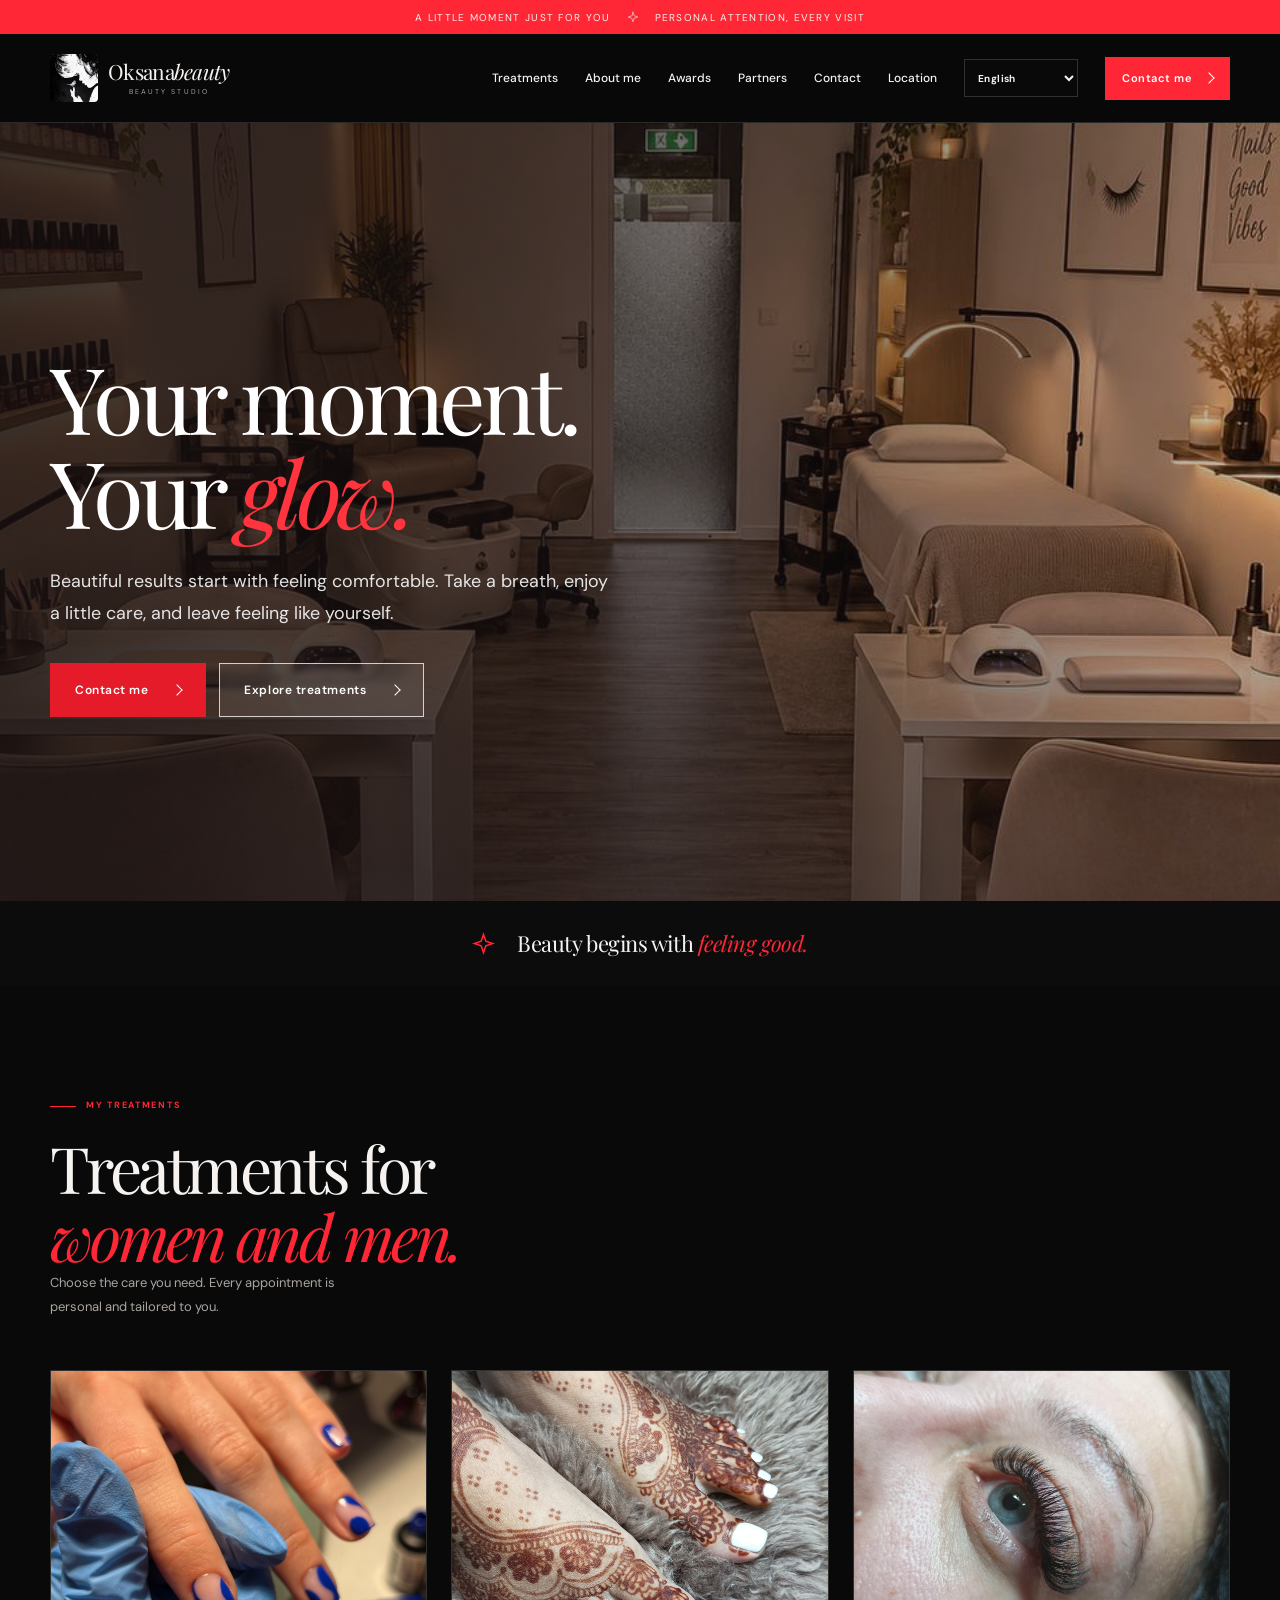
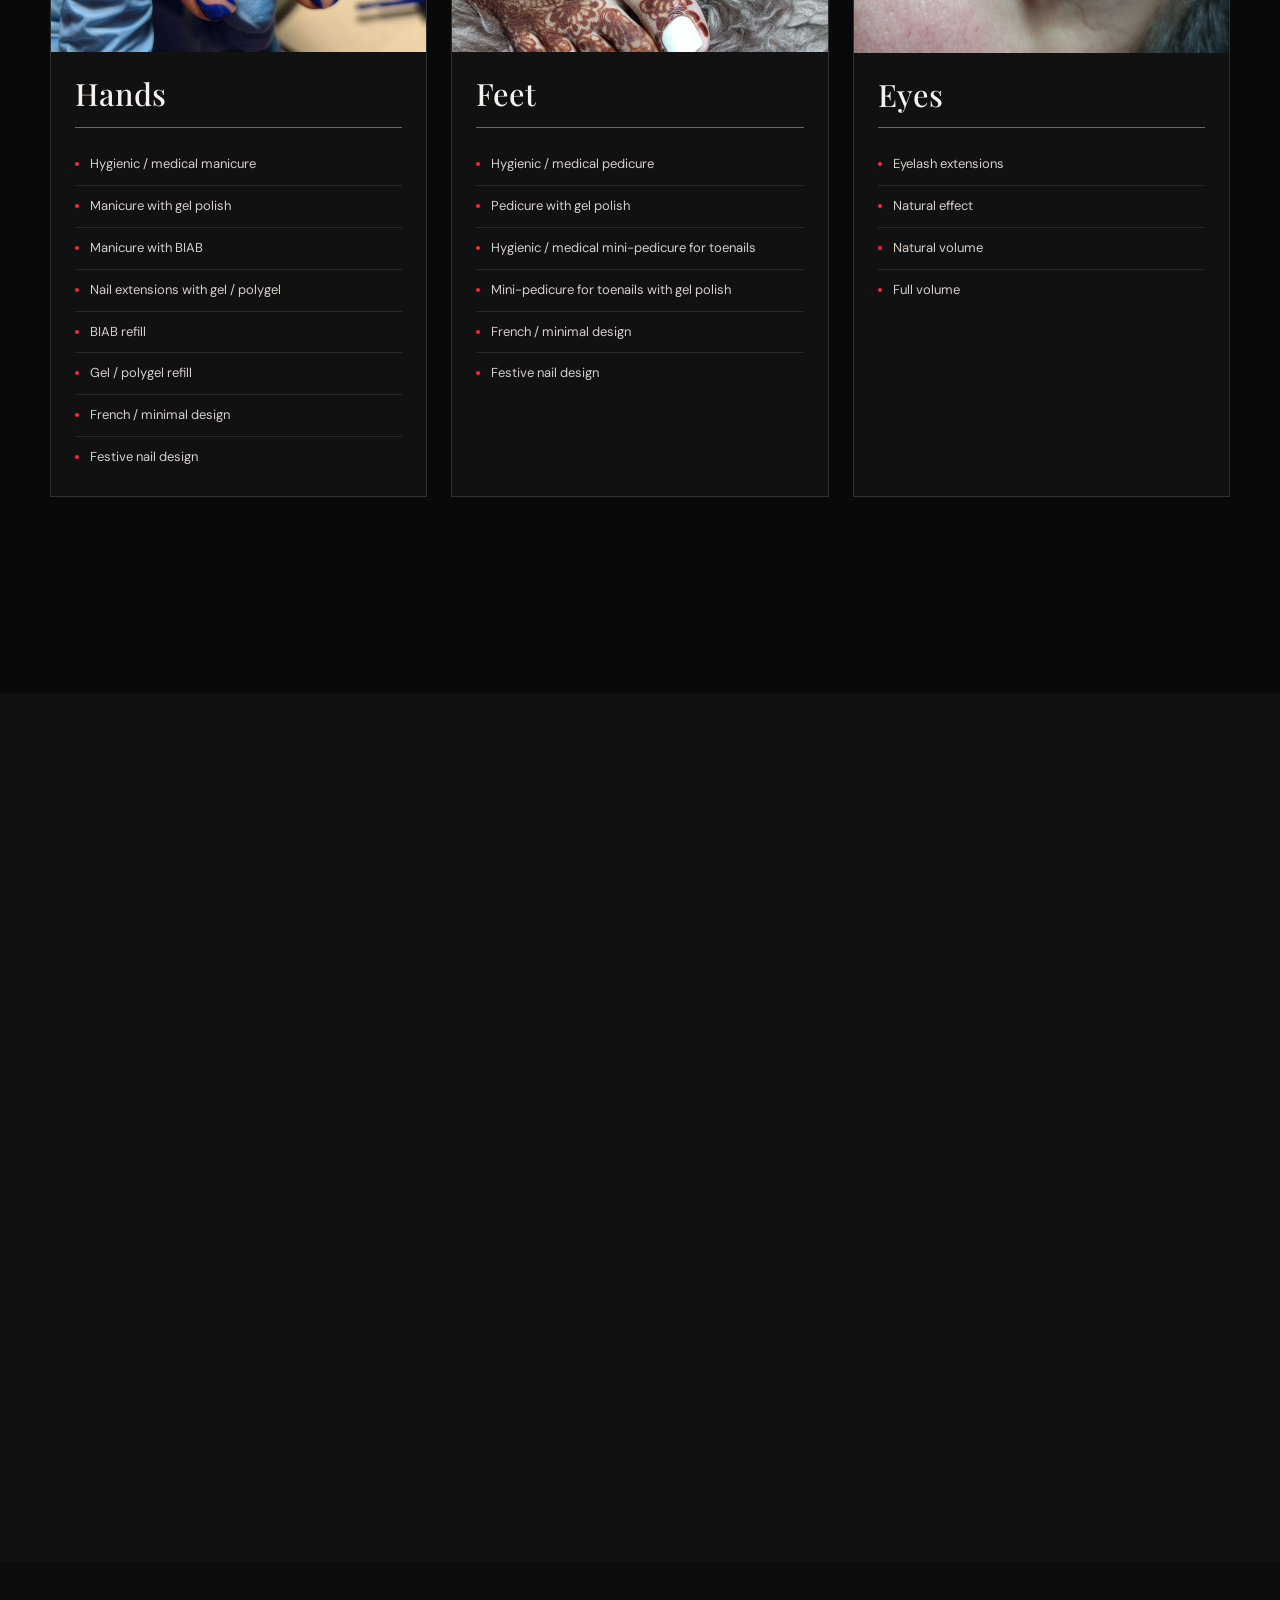
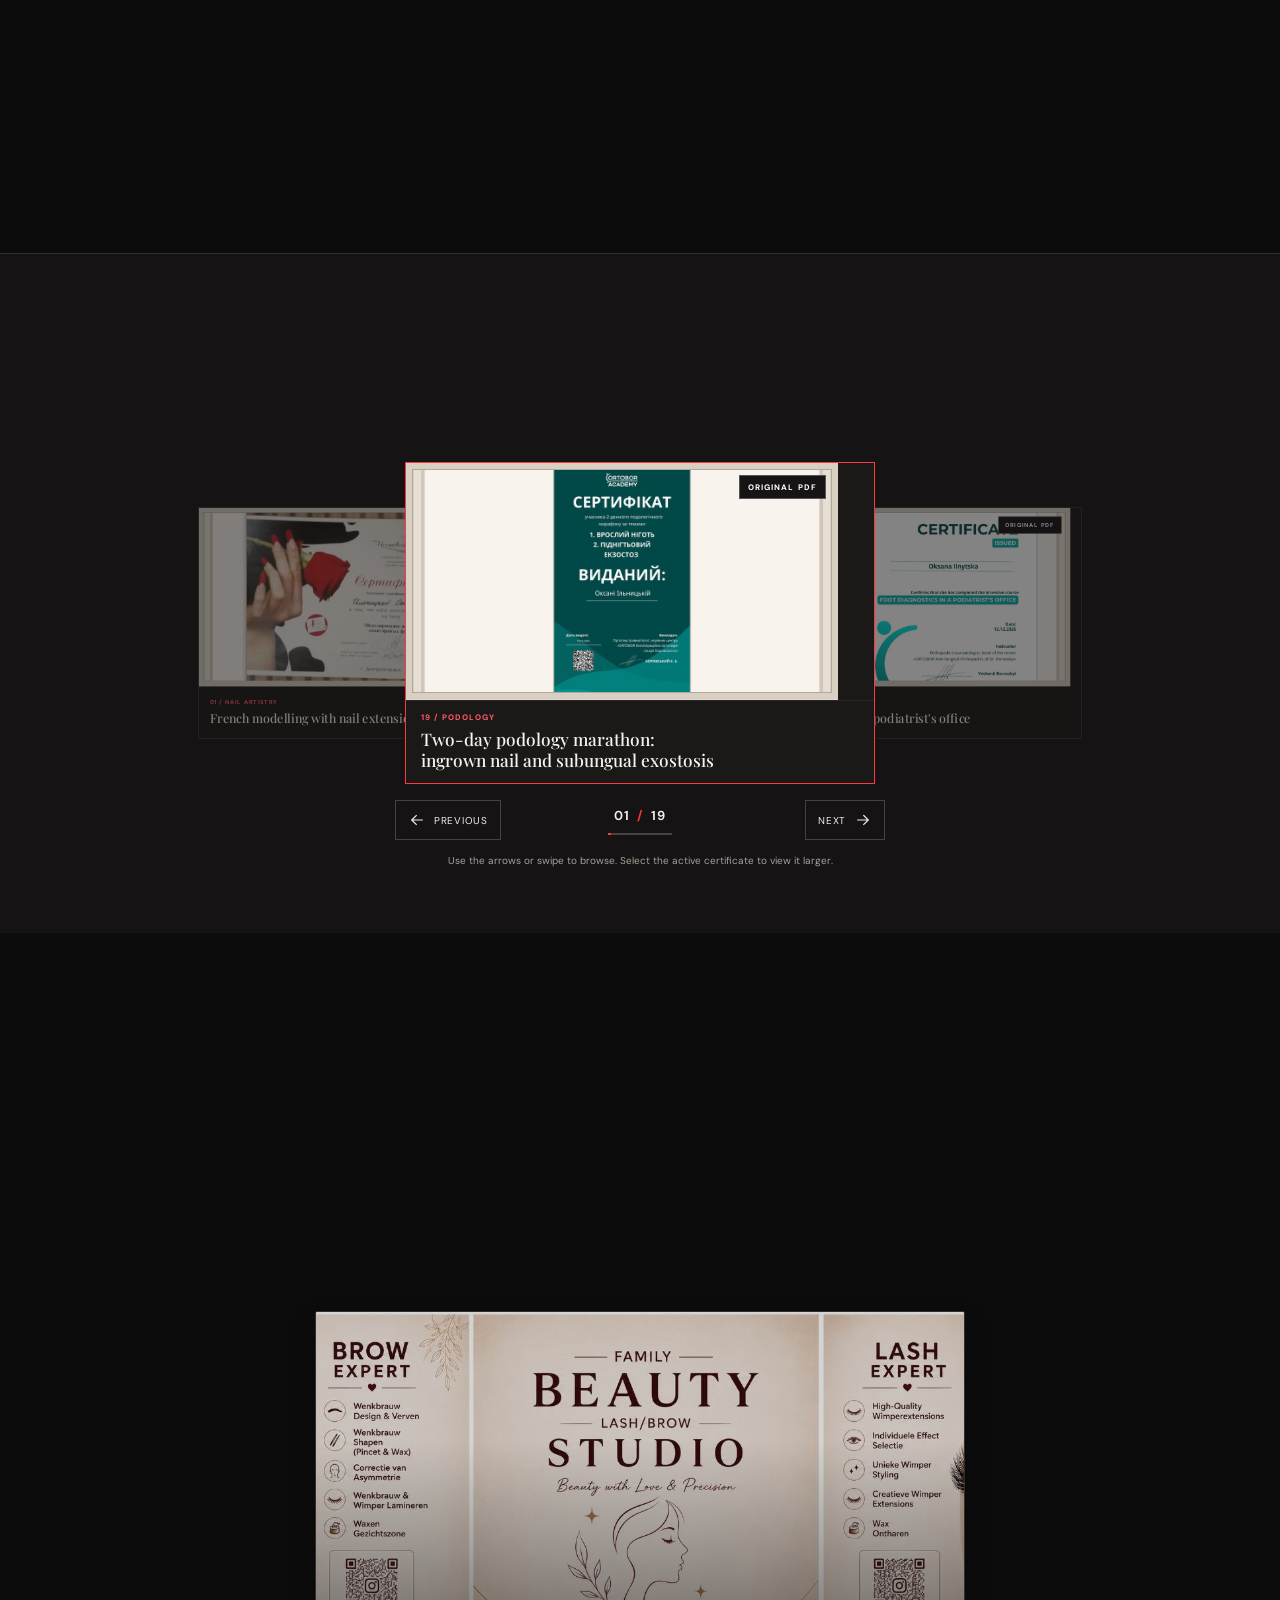
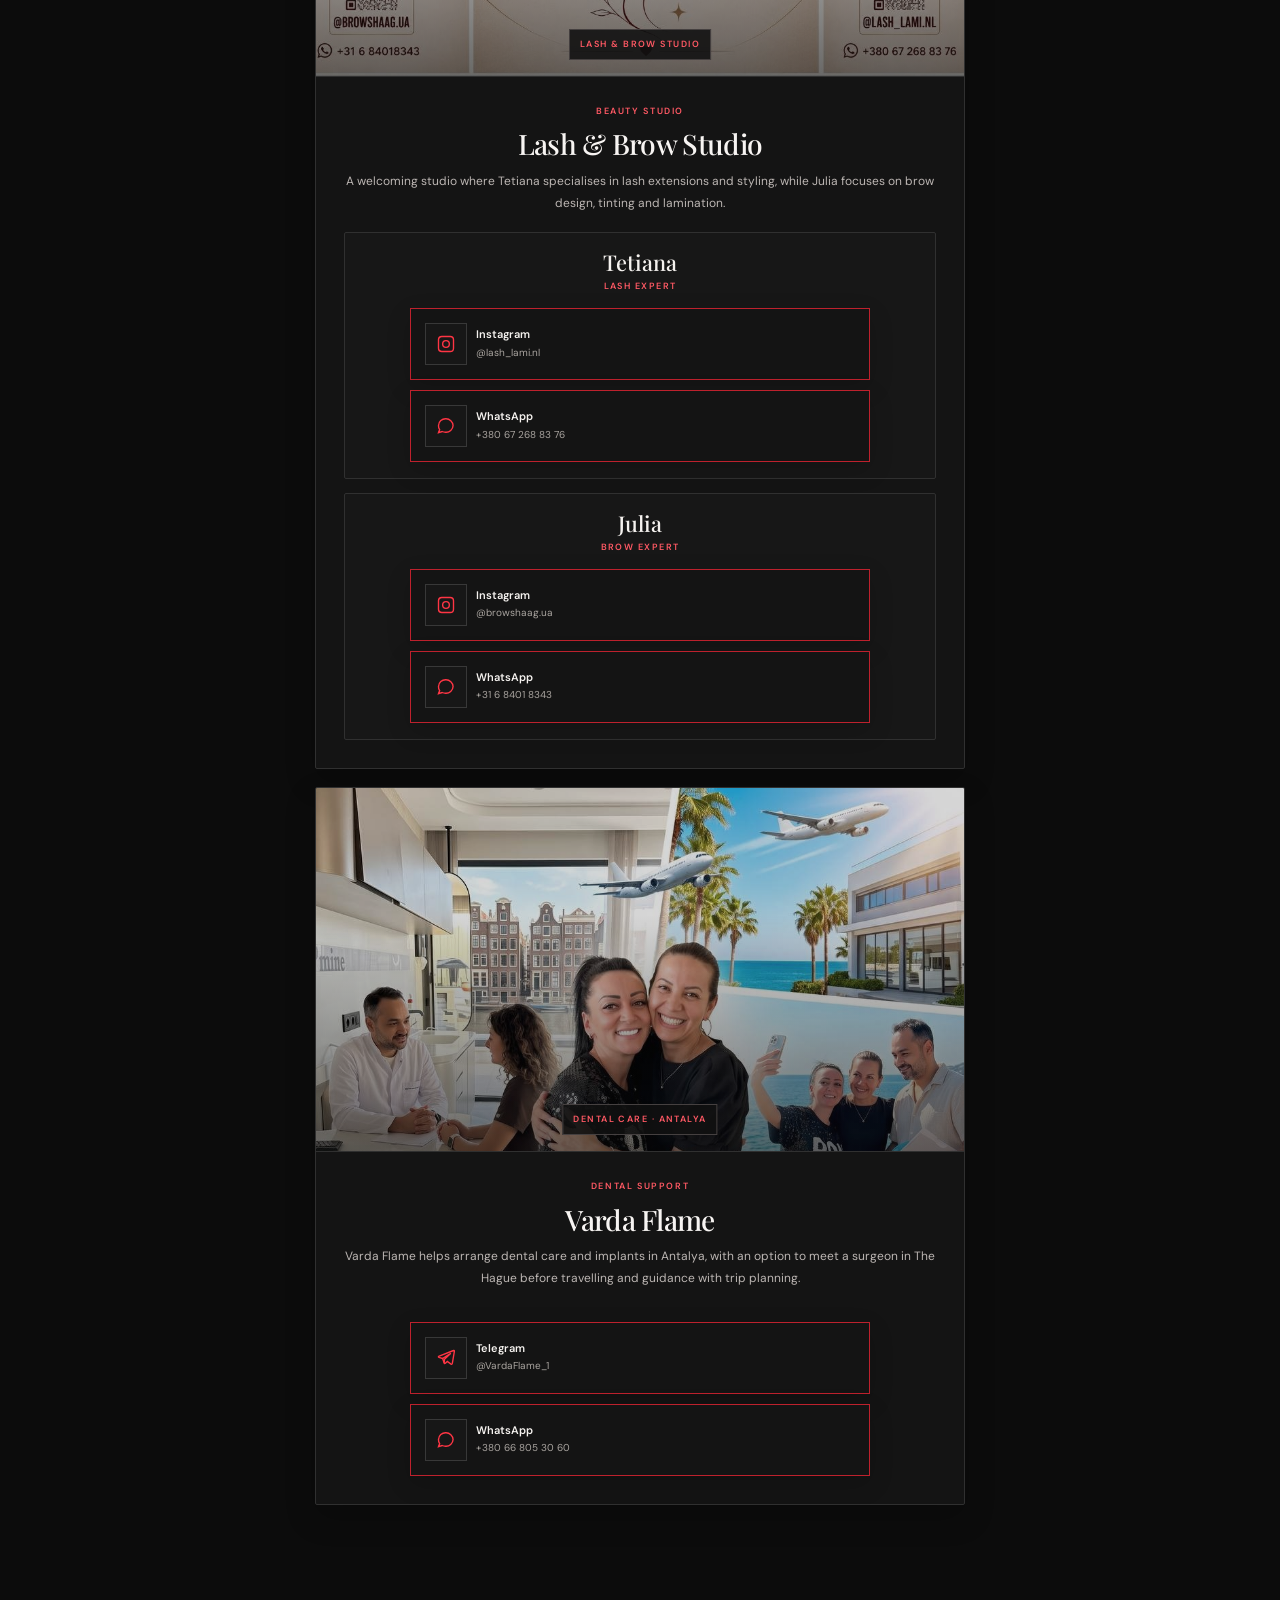
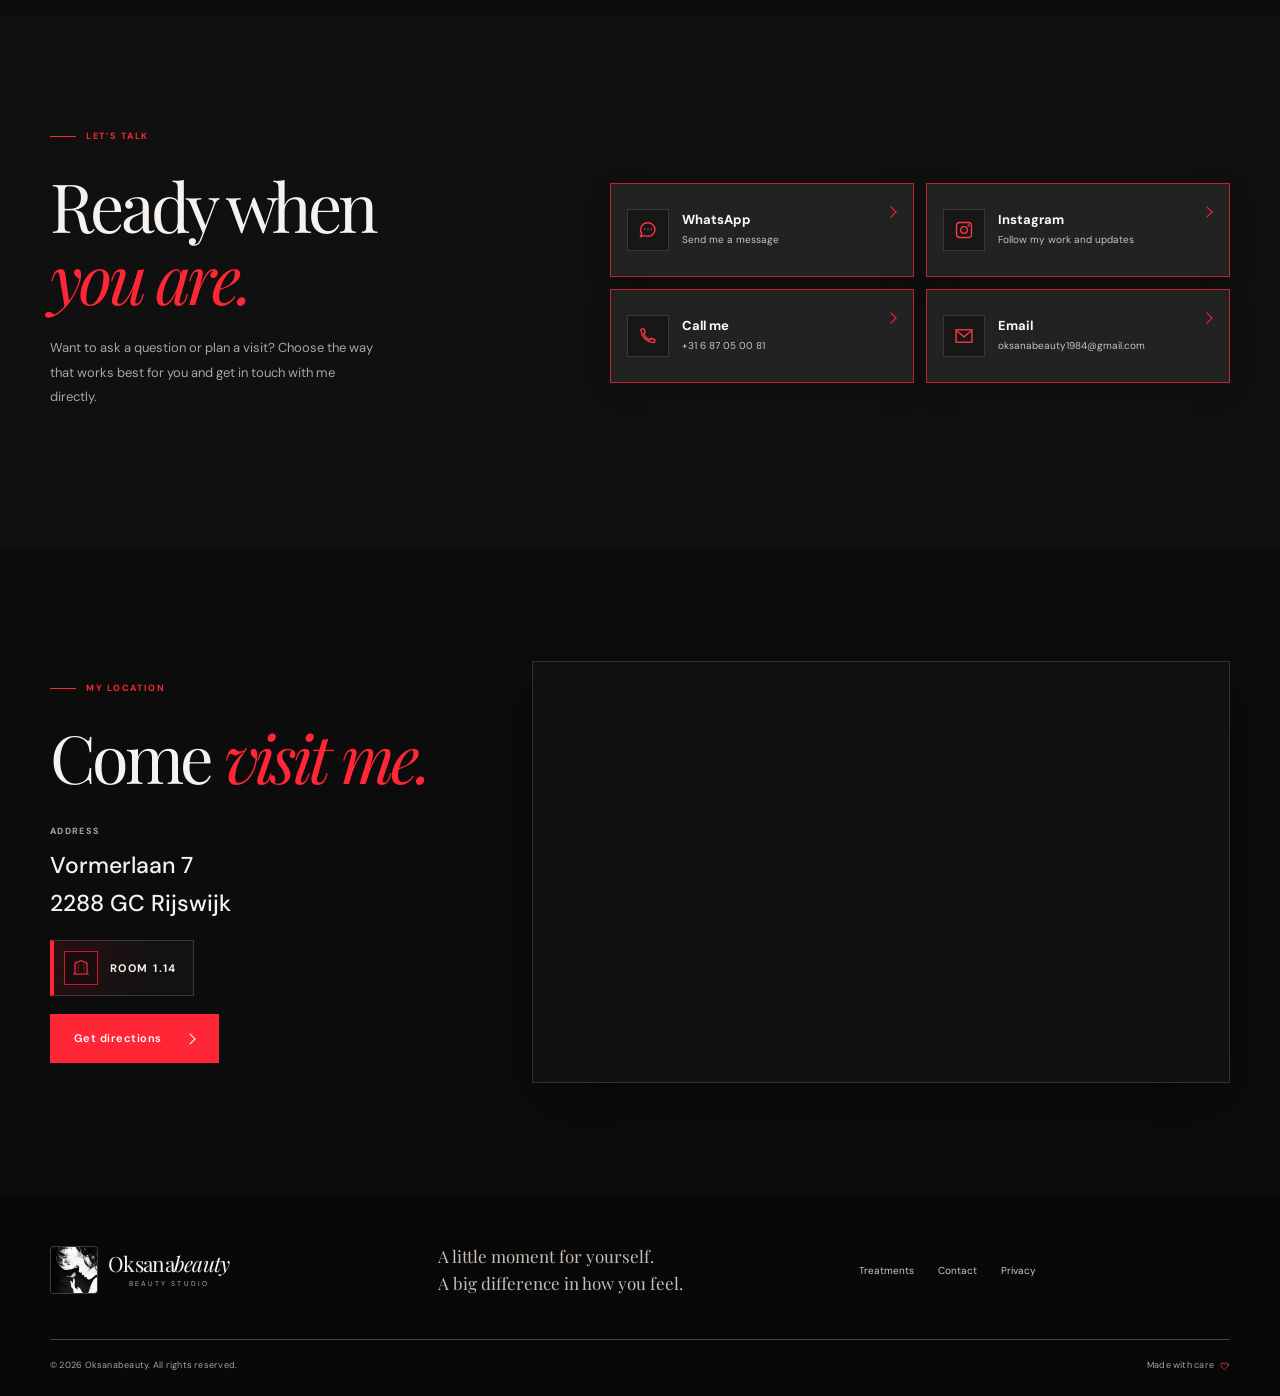
==== index.html @ a9126f37 "Partners and lots of fixes" ====
<!DOCTYPE html>

<html lang="en">

<head>
  <meta charset="utf-8" />
  <meta content="width=device-width, initial-scale=1" name="viewport" />
  <meta content="#e51b2a" name="theme-color" />
  <meta content="index,follow,max-image-preview:large" name="robots" />
  <title data-i18n="pageTitle">Oksanabeauty | Beauty Studio in Rijswijk</title>
  <meta
    content="Oksanabeauty is a personal beauty studio in Rijswijk offering manicure, pedicure, BIAB, nail design and eyelash extensions. Contact Oksana to book."
    data-i18n-content="metaDescription" name="description" />

  <link href="https://www.jouwdomein.nl/" rel="canonical" />
  <link href="assets/icons/logo-192.png" rel="icon" sizes="64x64" type="image/png" />
  <link href="assets/images/oksanabeauty-logo.jpg" rel="apple-touch-icon" />
  <link href="site.webmanifest" rel="manifest" />
  <meta content="website" property="og:type" />
  <meta content="en_US" data-i18n-content="ogLocale" property="og:locale" />
  <meta content="Oksanabeauty" property="og:site_name" />
  <meta content="Oksanabeauty | Beauty by Oksana" data-i18n-content="ogTitle" property="og:title" />
  <meta content="Meet Oksana, an all-round beauty expert, instructor and podologist with 16 years of experience."
    data-i18n-content="ogDescription" property="og:description" />
  <meta content="https://www.jouwdomein.nl/" property="og:url" />

  <meta content="https://www.jouwdomein.nl/assets/images/oksanabeauty-logo.jpg" property="og:image" />
  <meta content="638" property="og:image:width" />
  <meta content="638" property="og:image:height" />
  <meta content="Oksanabeauty logo: black and white illustration" property="og:image:alt" />
  <meta content="https://www.jouwdomein.nl/assets/images/oksanabeauty-logo.jpg" name="twitter:image" />
  <meta content="summary_large_image" name="twitter:card" />
  <link href="https://fonts.googleapis.com" rel="preconnect" />
  <link crossorigin="" href="https://fonts.gstatic.com" rel="preconnect" />
  <link href="https://images.unsplash.com" rel="preconnect" />
  <link
    href="https://fonts.googleapis.com/css2?family=DM+Sans:wght@400;500;600;700&amp;family=Playfair+Display:ital,wght@0,400;0,500;0,600;1,400;1,500&amp;display=swap"
    rel="stylesheet" />
  <link href="css/styles.css" rel="stylesheet" />

  <script type="application/ld+json">
  {
    "@context": "https://schema.org",
    "@type": "BeautySalon",
    "name": "Oksanabeauty",
    "url": "https://www.jouwdomein.nl/",
    "image": "https://www.jouwdomein.nl/assets/images/oksanabeauty-logo.jpg",
    "description": "Personal beauty studio by Oksana, an all-round beauty expert, instructor and podologist with 16 years of experience.",
    "telephone": "+31-6-87050081",
    "email": "oksanabeauty1984@gmail.com",
    "address": {
      "@type": "PostalAddress",
      "streetAddress": "Vormerlaan 7",
      "addressLocality": "Rijswijk",
      "postalCode": "2288 GC",
      "addressRegion": "South Holland",
      "addressCountry": "NL"
    }
  }
  </script>
</head>

<body>
  <div aria-hidden="true" class="page-top" id="top"></div>
  <a class="skip-link" data-i18n="skip" href="#main">Skip to content</a>
  <div class="topline">
    <span data-i18n="toplineA">A little moment just for you</span>
    <span aria-hidden="true" class="topline-divider"><svg aria-hidden="true" class="ui-icon ui-icon-spark" fill="none"
        focusable="false" height="24" stroke="currentColor" stroke-linecap="square" stroke-linejoin="miter"
        stroke-width="1.65" viewBox="0 0 24 24" width="24">
        <path d="M12 2.5 14.45 9.55 21.5 12 14.45 14.45 12 21.5 9.55 14.45 2.5 12 9.55 9.55Z"></path>
      </svg></span>
    <span data-i18n="toplineB">Personal attention, every visit</span>
  </div>
  <header class="site-header">
    <div class="container nav-wrap">
      <a aria-label="Oksanabeauty — go to homepage" class="brand" data-i18n-aria-label="brandHome" href="#top">
        <img alt="" class="brand-logo" height="48" src="assets/images/oksanabeauty-logo.jpg" width="48" />
        <span class="brand-name">Oksana<em>beauty</em><small>BEAUTY STUDIO</small></span>
      </a>
      <button aria-controls="primary-nav" aria-expanded="false" aria-label="Open menu" class="nav-toggle"
        data-i18n-aria-label="menuOpen" type="button">
        <span></span><span></span>
      </button>
      <nav aria-label="Main navigation" class="primary-nav" data-i18n-aria-label="navAria" id="primary-nav">
        <a data-i18n="navServices" href="#behandelingen">Treatments</a>
        <a data-i18n="navAbout" href="#over-ons">About</a>
        <a data-i18n="navAwards" href="#sfeer">Awards</a>
        <a data-i18n="navReviews" href="#partners">Partners</a>
        <a data-i18n="navContact" href="#contact">Contact</a>
        <a data-i18n="navLocation" href="#location">Location</a>
        <label class="language-control" for="language-select"><span class="sr-only" data-i18n="languageLabel"
            id="language-select-label">Language</span><select aria-labelledby="language-select-label"
            data-i18n-aria-label="languageLabel" id="language-select">
            <option selected="" value="en">English</option>
            <option value="nl">Nederlands</option>
            <option value="uk">Українська</option>
            <option value="ru">Русский</option>
          </select></label><a class="button button-dark nav-cta" data-i18n="navBook" href="#contact">Contact us <span
            aria-hidden="true"></span></a>
      </nav>
    </div>
  </header>
  <main id="main">
    <section aria-labelledby="hero-title" class="hero hero-fullscreen">
      <div class="container hero-content" data-reveal="">
        <h1 data-i18n="heroTitle" id="hero-title">Your moment.<br />Your <em>glow.</em></h1>
        <p class="hero-lead" data-i18n="heroLead">Beautiful results start with feeling comfortable. Take a breath, enjoy
          a little care, and leave feeling like yourself.</p>
        <div class="hero-actions">
          <a class="button button-dark" data-i18n="heroBook" href="#contact">Contact us <span
              aria-hidden="true"></span></a>
          <a class="button button-hero-secondary" data-i18n="heroExplore" href="#behandelingen">Explore treatments <span
              aria-hidden="true"></span></a>
        </div>
      </div>
    </section>
    <section class="intro-strip">
      <div class="container intro-strip-inner">
        <span aria-hidden="true" class="intro-star"><svg aria-hidden="true" class="ui-icon ui-icon-spark" fill="none"
            focusable="false" height="24" stroke="currentColor" stroke-linecap="square" stroke-linejoin="miter"
            stroke-width="1.65" viewBox="0 0 24 24" width="24">
            <path d="M12 2.5 14.45 9.55 21.5 12 14.45 14.45 12 21.5 9.55 14.45 2.5 12 9.55 9.55Z"></path>
          </svg></span>
        <p data-i18n="introTitle">Beauty begins with <em>feeling good.</em></p>
      </div>
    </section>
    <section class="services section-pad" id="behandelingen">
      <div class="container">
        <div class="section-heading" data-reveal="">
          <div>
            <p class="eyebrow" data-i18n="servicesEyebrow"><span class="eyebrow-line"></span> OUR TREATMENTS</p>
            <h2 data-i18n="servicesTitle">Treatments for<br /><em>women and men.</em></h2>
          </div>
          <p class="heading-aside" data-i18n="servicesAside">Choose the care you need. Every appointment is personal and
            tailored to you.</p>
        </div>
        <div class="treatment-grid">
          <article class="treatment-card" data-reveal="">
            <div class="treatment-image">
              <img alt="Close-up of manicure and nail care" data-i18n-alt="altHands" height="700" loading="lazy"
                src="assets/images/nail.jpg" width="900" />
            </div>
            <div class="treatment-info">
              <h3 data-i18n="handsTitle">Hands</h3>
              <ul class="treatment-list">
                <li data-i18n="handsService1">Hygienic / medical manicure</li>
                <li data-i18n="handsService2">Manicure with gel polish</li>
                <li data-i18n="handsService3">Manicure with BIAB</li>
                <li data-i18n="handsService4">Nail extensions with gel / polygel</li>
                <li data-i18n="handsService5">BIAB refill</li>
                <li data-i18n="handsService6">Gel / polygel refill</li>
                <li data-i18n="handsService7">French / minimal design</li>
                <li data-i18n="handsService8">Festive nail design</li>
              </ul>
            </div>
          </article>
          <article class="treatment-card" data-reveal="">
            <div class="treatment-image">
              <img alt="Pedicure and toenail care" data-i18n-alt="altFeet" height="700" loading="lazy"
                src="assets/images/feet.jpg" width="900" />
            </div>
            <div class="treatment-info">
              <h3 data-i18n="feetTitle">Feet</h3>
              <ul class="treatment-list">
                <li data-i18n="feetService1">Hygienic / medical pedicure</li>
                <li data-i18n="feetService2">Pedicure with gel polish</li>
                <li data-i18n="feetService3">Hygienic / medical mini-pedicure for toenails</li>
                <li data-i18n="feetService4">Mini-pedicure for toenails with gel polish</li>
                <li data-i18n="feetService5">French / minimal design</li>
                <li data-i18n="feetService6">Festive nail design</li>
              </ul>
            </div>
          </article>
          <article class="treatment-card" data-reveal="">
            <div class="treatment-image">
              <img alt="Eye and eyelash beauty treatment" data-i18n-alt="altEyes" height="700" loading="lazy"
                src="assets/images/eyes.jpg" width="900" />
            </div>
            <div class="treatment-info">
              <h3 data-i18n="eyesTitle">Eyes</h3>
              <ul class="treatment-list">
                <li data-i18n="eyesService1">Eyelash extensions</li>
                <li data-i18n="eyesService2">Natural effect</li>
                <li data-i18n="eyesService3">Natural volume</li>
                <li data-i18n="eyesService4">Full volume</li>
              </ul>
            </div>
          </article>
        </div>
        <div class="services-footer" data-reveal=""><a class="button button-outline" data-i18n="servicesContact"
            href="#contact">Ask me a question <span aria-hidden="true"></span></a></div>
      </div>
    </section>
    <section class="about section-pad" id="over-ons">
      <div class="container about-grid">
        <div class="about-visual" data-reveal="">
          <img alt="A beauty professional carrying out a treatment with care" data-i18n-alt="altAbout" height="1000"
            loading="lazy" src="assets/images/oksana.jpg" width="850" />
          <div class="about-side-note"><span data-i18n="aboutSideTitle">ALL-ROUND BEAUTY EXPERT</span><span
              class="about-side-rule"></span><span>OKSANABEAUTY</span></div>
          <div class="about-badge"><span data-i18n="aboutBadgeTop">16 years</span><strong
              data-i18n="aboutBadgeBottom">of experience</strong><span class="about-badge-icon"><svg aria-hidden="true"
                class="ui-icon ui-icon-heart" fill="none" focusable="false" height="24" stroke="currentColor"
                stroke-linecap="square" stroke-linejoin="miter" stroke-width="1.65" viewBox="0 0 24 24" width="24">
                <path
                  d="M20.2 8.7c0 4.35-8.2 10-8.2 10s-8.2-5.65-8.2-10a4.15 4.15 0 0 1 8.2-1.2 4.15 4.15 0 0 1 8.2 1.2Z">
                </path>
              </svg></span></div>
        </div>
        <div class="about-copy" data-reveal="">
          <p class="eyebrow" data-i18n="aboutEyebrow"><span class="eyebrow-line"></span> MEET YOUR SPECIALIST</p>
          <h2 data-i18n="aboutTitle">Meet <em>Oksana.</em></h2>
          <p class="about-lead" data-i18n="aboutLead">All-round beauty expert, instructor and podologist with 16 years
            of experience.</p>
          <p data-i18n="aboutP1">Oksana combines professional knowledge with a personal approach, choosing treatments to
            suit each client.</p>
          <p data-i18n="aboutP2">Every visit is focused on care, precision and results that feel right for you.</p>
          <a class="text-link text-link-dark" data-i18n="aboutLink" href="#contact">Come say hello <span
              aria-hidden="true"></span></a>
          <div class="about-signature" data-i18n="aboutSignature">Oksana, <em>your beauty specialist</em></div>
        </div>
      </div>
    </section>
    <section class="values section-pad-sm" id="waarden">
      <div class="container values-grid">
        <div class="value-item" data-reveal=""><span aria-hidden="true" class="value-icon"><svg aria-hidden="true"
              class="ui-icon ui-icon-heart" fill="none" focusable="false" height="24" stroke="currentColor"
              stroke-linecap="square" stroke-linejoin="miter" stroke-width="1.65" viewBox="0 0 24 24" width="24">
              <path
                d="M20.2 8.7c0 4.35-8.2 10-8.2 10s-8.2-5.65-8.2-10a4.15 4.15 0 0 1 8.2-1.2 4.15 4.15 0 0 1 8.2 1.2Z">
              </path>
            </svg></span>
          <h3 data-i18n="value1Title">Care for you</h3>
          <p data-i18n="value1Desc">Every appointment starts with listening to what you want.</p>
        </div>
        <div class="value-item" data-reveal=""><span aria-hidden="true" class="value-icon"><svg aria-hidden="true"
              class="ui-icon ui-icon-check" fill="none" focusable="false" height="24" stroke="currentColor"
              stroke-linecap="square" stroke-linejoin="miter" stroke-width="1.65" viewBox="0 0 24 24" width="24">
              <rect height="17" width="17" x="3.5" y="3.5"></rect>
              <path d="m7.5 12.4 3.1 3.1 6.4-6.5"></path>
            </svg></span>
          <h3 data-i18n="value2Title">Thoughtfully chosen</h3>
          <p data-i18n="value2Desc">I choose products thoughtfully and work carefully to create a result you will love.
          </p>
        </div>
        <div class="value-item" data-reveal=""><span aria-hidden="true" class="value-icon"><svg aria-hidden="true"
              class="ui-icon ui-icon-sparkles" fill="none" focusable="false" height="24" stroke="currentColor"
              stroke-linecap="square" stroke-linejoin="miter" stroke-width="1.65" viewBox="0 0 24 24" width="24">
              <path d="m14 3 1.55 5.45L21 10l-5.45 1.55L14 17l-1.55-5.45L7 10l5.45-1.55Z"></path>
              <path d="m5 14 .8 2.2L8 17l-2.2.8L5 20l-.8-2.2L2 17l2.2-.8Z"></path>
            </svg></span>
          <h3 data-i18n="value3Title">A lovely atmosphere</h3>
          <p data-i18n="value3Desc">A warm place where you can feel completely yourself.</p>
        </div>
        <div class="value-item" data-reveal=""><span aria-hidden="true" class="value-icon"><svg aria-hidden="true"
              class="ui-icon ui-icon-mirror" fill="none" focusable="false" height="24" stroke="currentColor"
              stroke-linecap="square" stroke-linejoin="miter" stroke-width="1.65" viewBox="0 0 24 24" width="24">
              <rect height="15" width="10" x="7" y="2.5"></rect>
              <path d="M12 17.5v3M9 21h6"></path>
            </svg></span>
          <h3 data-i18n="value4Title">Your own style</h3>
          <p data-i18n="value4Desc">No one-size-fits-all — just what feels right for you.</p>
        </div>
      </div>
    </section>
    <section class="gallery-section section-pad-sm" id="sfeer">
      <div class="container">
        <div class="gallery-heading" data-reveal="">
          <div>
            <p class="eyebrow" data-i18n="galleryEyebrow"><span class="eyebrow-line"></span> PROFESSIONAL DEVELOPMENT
            </p>
            <h2 data-i18n="galleryAwardsTitle">Awards &amp; <em>certificates.</em></h2>
          </div>
        </div>
        <div aria-label="Awards and certificates gallery" class="award-gallery" data-award-gallery=""
          data-i18n-aria-label="awardGalleryAria" tabindex="0">
          <div class="award-stage">
            
            <button aria-label="Two-day podology marathon: ingrown nail and subungual exostosis" class="award-slide"
              data-award-index="0" data-award-pdf="assets/awards/podology-marathon-certificate.pdf"
              data-i18n-aria-label="award1Aria" type="button">
              <span class="award-media">
                <img alt="Two-day podology marathon: ingrown nail and subungual exostosis"
                  data-i18n-alt="certificateAlt1" height="800" loading="lazy"
                  data-src="assets/awards/previews/award-19.jpg" width="1200" />
                <span class="award-format" data-i18n="awardFormatPdf">ORIGINAL PDF</span>
              </span>
              <span class="award-caption">
                <small data-i18n="award1Label">01 / PODOLOGY</small>
                <strong data-i18n="award1Title">Two-day podology marathon: ingrown nail and subungual
                  exostosis</strong>
              </span>
            </button>
            <button aria-label="Foot diagnostics in a podiatrist's office" class="award-slide" data-award-index="1"
              data-award-pdf="assets/awards/ortobor-foot-diagnostics-certificate.pdf" data-i18n-aria-label="award2Aria"
              type="button">
              <span class="award-media">
                <img alt="Foot diagnostics in a podiatrist's office" data-i18n-alt="certificateAlt18" height="800"
                  loading="lazy" data-src="assets/awards/previews/award-18.jpg" width="1200" />
                <span class="award-format" data-i18n="awardFormatPdf">ORIGINAL PDF</span>
              </span>
              <span class="award-caption">
                <small data-i18n="award2Label">02 / PODOLOGY</small>
                <strong data-i18n="award2Title">Foot diagnostics in a podiatrist's office</strong>
              </span>
            </button>
            <button aria-label="Sugaring specialist certificate" class="award-slide" data-award-index="2"
              data-i18n-aria-label="award3Aria" type="button">
              <span class="award-media">
                <img alt="Sugaring specialist certificate" data-i18n-alt="certificateAlt3" height="800" loading="lazy"
                  data-src="assets/awards/previews/award-03.jpg" width="1200" />
                <span class="award-format" data-i18n="awardFormatCertificate">CERTIFICATE</span>
              </span>
              <span class="award-caption">
                <small data-i18n="award3Label">03 / SUGARING</small>
                <strong data-i18n="award3Title">Sugaring specialist certificate</strong>
              </span>
            </button>
            <button aria-label="Nail modelling certificate" class="award-slide" data-award-index="3"
              data-i18n-aria-label="award4Aria" type="button">
              <span class="award-media">
                <img alt="Nail modelling certificate" data-i18n-alt="certificateAlt4" height="800" loading="lazy"
                  data-src="assets/awards/previews/award-04.jpg" width="1200" />
                <span class="award-format" data-i18n="awardFormatCertificate">CERTIFICATE</span>
              </span>
              <span class="award-caption">
                <small data-i18n="award4Label">04 / NAIL TECHNIQUE</small>
                <strong data-i18n="award4Title">Nail modelling certificate</strong>
              </span>
            </button>
            <button aria-label="Nail design and modelling" class="award-slide" data-award-index="4"
              data-i18n-aria-label="award5Aria" type="button">
              <span class="award-media">
                <img alt="Nail design and modelling" data-i18n-alt="certificateAlt5" height="800" loading="lazy"
                  data-src="assets/awards/previews/award-05.jpg" width="1200" />
                <span class="award-format" data-i18n="awardFormatCertificate">CERTIFICATE</span>
              </span>
              <span class="award-caption">
                <small data-i18n="award5Label">05 / NAIL TECHNIQUE</small>
                <strong data-i18n="award5Title">Nail design and modelling</strong>
              </span>
            </button>
            <button aria-label="Nail Service Specialist of the Year · 2018" class="award-slide" data-award-index="5"
              data-i18n-aria-label="award6Aria" type="button">
              <span class="award-media">
                <img alt="Nail Service Specialist of the Year · 2018" data-i18n-alt="certificateAlt6" height="800"
                  loading="lazy" data-src="assets/awards/previews/award-06.jpg" width="1200" />
                <span class="award-format" data-i18n="awardFormatCertificate">CERTIFICATE</span>
              </span>
              <span class="award-caption">
                <small data-i18n="award6Label">06 / PROFESSIONAL RECOGNITION</small>
                <strong data-i18n="award6Title">Nail Service Specialist of the Year · 2018</strong>
              </span>
            </button>
            <button aria-label="Nail care and technique" class="award-slide" data-award-index="6"
              data-i18n-aria-label="award7Aria" type="button">
              <span class="award-media">
                <img alt="Nail care and technique" data-i18n-alt="certificateAlt7" height="800" loading="lazy"
                  data-src="assets/awards/previews/award-07.jpg" width="1200" />
                <span class="award-format" data-i18n="awardFormatCertificate">CERTIFICATE</span>
              </span>
              <span class="award-caption">
                <small data-i18n="award7Label">07 / NAIL ARTISTRY</small>
                <strong data-i18n="award7Title">Nail care and technique</strong>
              </span>
            </button>
            <button aria-label="Advanced nail artistry" class="award-slide" data-award-index="7"
              data-i18n-aria-label="award8Aria" type="button">
              <span class="award-media">
                <img alt="Advanced nail artistry" data-i18n-alt="certificateAlt8" height="800" loading="lazy"
                  data-src="assets/awards/previews/award-08.jpg" width="1200" />
                <span class="award-format" data-i18n="awardFormatCertificate">CERTIFICATE</span>
              </span>
              <span class="award-caption">
                <small data-i18n="award8Label">08 / NAIL ARTISTRY</small>
                <strong data-i18n="award8Title">Advanced nail artistry</strong>
              </span>
            </button>
            <button aria-label="Professional nail service" class="award-slide" data-award-index="8"
              data-i18n-aria-label="award9Aria" type="button">
              <span class="award-media">
                <img alt="Professional nail service" data-i18n-alt="certificateAlt9" height="800" loading="lazy"
                  data-src="assets/awards/previews/award-09.jpg" width="1200" />
                <span class="award-format" data-i18n="awardFormatCertificate">CERTIFICATE</span>
              </span>
              <span class="award-caption">
                <small data-i18n="award9Label">09 / BEAUTY EDUCATION</small>
                <strong data-i18n="award9Title">Professional nail service</strong>
              </span>
            </button>
            <button aria-label="Beauty specialist certificate" class="award-slide" data-award-index="9"
              data-i18n-aria-label="award10Aria" type="button">
              <span class="award-media">
                <img alt="Beauty specialist certificate" data-i18n-alt="certificateAlt10" height="800" loading="lazy"
                  data-src="assets/awards/previews/award-10.jpg" width="1200" />
                <span class="award-format" data-i18n="awardFormatCertificate">CERTIFICATE</span>
              </span>
              <span class="award-caption">
                <small data-i18n="award10Label">10 / BEAUTY EDUCATION</small>
                <strong data-i18n="award10Title">Beauty specialist certificate</strong>
              </span>
            </button>
            <button aria-label="Nail technician diploma" class="award-slide" data-award-index="10"
              data-i18n-aria-label="award11Aria" type="button">
              <span class="award-media">
                <img alt="Nail technician diploma" data-i18n-alt="certificateAlt11" height="800" loading="lazy"
                  data-src="assets/awards/previews/award-11.jpg" width="1200" />
                <span class="award-format" data-i18n="awardFormatCertificate">CERTIFICATE</span>
              </span>
              <span class="award-caption">
                <small data-i18n="award11Label">11 / NAIL EDUCATION</small>
                <strong data-i18n="award11Title">Nail technician diploma</strong>
              </span>
            </button>
            <button aria-label="Beauty training certificate" class="award-slide" data-award-index="11"
              data-i18n-aria-label="award12Aria" type="button">
              <span class="award-media">
                <img alt="Beauty training certificate" data-i18n-alt="certificateAlt12" height="800" loading="lazy"
                  data-src="assets/awards/previews/award-12.jpg" width="1200" />
                <span class="award-format" data-i18n="awardFormatCertificate">CERTIFICATE</span>
              </span>
              <span class="award-caption">
                <small data-i18n="award12Label">12 / BEAUTY EDUCATION</small>
                <strong data-i18n="award12Title">Beauty training certificate</strong>
              </span>
            </button>
            <button aria-label="Pedicure techniques certificate" class="award-slide" data-award-index="12"
              data-i18n-aria-label="award13Aria" type="button">
              <span class="award-media">
                <img alt="Pedicure techniques certificate" data-i18n-alt="certificateAlt13" height="800" loading="lazy"
                  data-src="assets/awards/previews/award-13.jpg" width="1200" />
                <span class="award-format" data-i18n="awardFormatCertificate">CERTIFICATE</span>
              </span>
              <span class="award-caption">
                <small data-i18n="award13Label">13 / PEDICURE</small>
                <strong data-i18n="award13Title">Pedicure techniques certificate</strong>
              </span>
            </button>
            <button aria-label="Foot care diploma" class="award-slide" data-award-index="13"
              data-i18n-aria-label="award14Aria" type="button">
              <span class="award-media">
                <img alt="Foot care diploma" data-i18n-alt="certificateAlt14" height="800" loading="lazy"
                  data-src="assets/awards/previews/award-14.jpg" width="1200" />
                <span class="award-format" data-i18n="awardFormatCertificate">CERTIFICATE</span>
              </span>
              <span class="award-caption">
                <small data-i18n="award14Label">14 / FOOT CARE</small>
                <strong data-i18n="award14Title">Foot care diploma</strong>
              </span>
            </button>
            <button aria-label="Nail design certificate" class="award-slide" data-award-index="14"
              data-i18n-aria-label="award15Aria" type="button">
              <span class="award-media">
                <img alt="Nail design certificate" data-i18n-alt="certificateAlt15" height="800" loading="lazy"
                  data-src="assets/awards/previews/award-15.jpg" width="1200" />
                <span class="award-format" data-i18n="awardFormatCertificate">CERTIFICATE</span>
              </span>
              <span class="award-caption">
                <small data-i18n="award15Label">15 / NAIL ARTISTRY</small>
                <strong data-i18n="award15Title">Nail design certificate</strong>
              </span>
            </button>
            <button aria-label="Nail service diploma" class="award-slide" data-award-index="15"
              data-i18n-aria-label="award16Aria" type="button">
              <span class="award-media">
                <img alt="Nail service diploma" data-i18n-alt="certificateAlt16" height="800" loading="lazy"
                  data-src="assets/awards/previews/award-16.jpg" width="1200" />
                <span class="award-format" data-i18n="awardFormatCertificate">CERTIFICATE</span>
              </span>
              <span class="award-caption">
                <small data-i18n="award16Label">16 / NAIL EDUCATION</small>
                <strong data-i18n="award16Title">Nail service diploma</strong>
              </span>
            </button>
            <button aria-label="Universal nail technician diploma" class="award-slide" data-award-index="16"
              data-i18n-aria-label="award17Aria" type="button">
              <span class="award-media">
                <img alt="Universal nail technician diploma" data-i18n-alt="certificateAlt17" height="800"
                  loading="lazy" data-src="assets/awards/previews/award-17.jpg" width="1200" />
                <span class="award-format" data-i18n="awardFormatCertificate">CERTIFICATE</span>
              </span>
              <span class="award-caption">
                <small data-i18n="award17Label">17 / NAIL EDUCATION</small>
                <strong data-i18n="award17Title">Universal nail technician diploma</strong>
              </span>
            </button>
            <button aria-label="French modelling with nail extension" class="award-slide" data-award-index="17"
              data-i18n-aria-label="award18Aria" type="button">
              <span class="award-media">
                <img alt="French modelling with nail extension" data-i18n-alt="certificateAlt18" height="800"
                  loading="lazy" data-src="assets/awards/previews/award-01.jpg" width="1200" />
                <span class="award-format" data-i18n="awardFormatCertificate">CERTIFICATE</span>
              </span>
              <span class="award-caption">
                <small data-i18n="award18Label">18 / NAIL ARTISTRY</small>
                <strong data-i18n="award18Title">French modelling with nail extension</strong>
              </span>
            </button>
            <button aria-label="Nail modelling in square shapes" class="award-slide" data-award-index="18"
              data-i18n-aria-label="award19Aria" type="button">
              <span class="award-media">
                <img alt="Nail modelling in square shapes" data-i18n-alt="certificateAlt19" height="800" loading="lazy"
                  data-src="assets/awards/previews/award-02.jpg" width="1200" />
                <span class="award-format" data-i18n="awardFormatCertificate">CERTIFICATE</span>
              </span>
              <span class="award-caption">
                <small data-i18n="award19Label">19 / NAIL ARTISTRY</small>
                <strong data-i18n="award19Title">Nail modelling in square shapes</strong>
              </span>
            </button>
          </div>
          <div class="award-controls">
            <button aria-label="Previous certificate" class="award-nav award-nav-prev" data-award-prev=""
              data-i18n-aria-label="awardPrevAria" type="button">
              <svg aria-hidden="true" fill="none" focusable="false" height="18" stroke="currentColor"
                stroke-linecap="square" stroke-linejoin="miter" stroke-width="1.6" viewBox="0 0 24 24" width="18">
                <path d="M19 12H5M11 6l-6 6 6 6"></path>
              </svg>
              <span data-i18n="awardPrev">Previous</span>
            </button>
            <div class="award-counter-wrap">
              <p class="award-count"><span data-award-current="">01</span><span
                  class="award-count-divider">/</span><span data-award-total="">19</span></p>
              <div aria-label="Certificate gallery position" aria-valuemax="19" aria-valuemin="1" aria-valuenow="1"
                class="award-progress-track" data-award-progress="" data-i18n-aria-label="awardProgressAria"
                role="progressbar"><span data-award-progress-fill=""></span></div>
            </div>
            <button aria-label="Next certificate" class="award-nav award-nav-next" data-award-next=""
              data-i18n-aria-label="awardNextAria" type="button">
              <span data-i18n="awardNext">Next</span>
              <svg aria-hidden="true" fill="none" focusable="false" height="18" stroke="currentColor"
                stroke-linecap="square" stroke-linejoin="miter" stroke-width="1.6" viewBox="0 0 24 24" width="18">
                <path d="M5 12h14M13 6l6 6-6 6"></path>
              </svg>
            </button>
          </div>
          <p class="award-hint" data-i18n="awardHint">Use the arrows or swipe to browse. Select the active certificate
            to view it larger.</p>
        </div>
      </div>
    </section>
    <section class="partners section-pad" id="partners">
      <div class="container">
        <div class="section-heading partners-heading" data-reveal="">
          <div class="partners-heading-inner">
            <p class="eyebrow" data-i18n="reviewsEyebrow"><span class="eyebrow-line"></span> MY PARTNERS</p>
            <h2 data-i18n="reviewsTitle">Good things<br /><em>grow together.</em></h2>
            <p class="partners-intro" data-i18n="partnersIntro">Trusted specialists I’m happy to recommend.</p>
          </div>
        </div>
        <div class="partners-grid">
          <article class="partner-card" data-reveal="">
            <div class="partner-image-wrap">
              <img class="partner-image" src="assets/images/partner1.jpg" alt="Eyelash extension treatment at a lash and brow studio" loading="lazy">
              <span class="partner-image-label" data-i18n="partnerBeautyTag">LASH &amp; BROW STUDIO</span>
            </div>
            <div class="partner-card-content">
              <p class="partner-kicker" data-i18n="partnerKicker">BEAUTY STUDIO</p>
              <h3>Lash &amp; Brow Studio</h3>
              <p class="partner-description" data-i18n="partner1Desc">A welcoming studio where Tetiana specialises in lash extensions and styling, while Julia focuses on brow design, tinting and lamination.</p>

              <div class="partner-specialists">
                <section class="partner-specialist" aria-label="Tetiana, lash expert">
                  <div class="partner-specialist-heading">
                    <div>
                      <h4>Tetiana</h4>
                      <p class="partner-specialist-role" data-i18n="partnerTatianaRole">LASH EXPERT</p>
                    </div>
                  </div>
                  <div class="partner-actions">
                    <a class="contact-option partner-action" href="https://www.instagram.com/lash_lami.nl/" target="_blank" rel="noopener noreferrer" aria-label="Tetiana on Instagram @lash_lami.nl">
                      <span class="contact-option-icon" aria-hidden="true"><svg class="ui-icon ui-icon-instagram" viewBox="0 0 24 24" fill="none" stroke="currentColor" stroke-width="1.65"><rect x="3" y="3" width="18" height="18" rx="4"></rect><circle cx="12" cy="12" r="4"></circle><path d="M17.5 6.6h.01" stroke-width="2.4"></path></svg></span>
                      <span class="contact-option-copy"><strong data-i18n="partnerInstagram">Instagram</strong><small>@lash_lami.nl</small></span><span aria-hidden="true" class="contact-option-arrow"></span>
                    </a>
                    <a class="contact-option partner-action" href="https://wa.me/380672688376" target="_blank" rel="noopener noreferrer" aria-label="WhatsApp Tetiana +380 67 268 83 76">
                      <span class="contact-option-icon" aria-hidden="true"><svg class="ui-icon ui-icon-chat" viewBox="0 0 24 24" fill="none" stroke="currentColor" stroke-width="1.65"><path d="M20.5 11.4a8.5 8.5 0 0 1-9 8.1 9.6 9.6 0 0 1-4.1-.9L3 20l1.4-3.7A7.6 7.6 0 0 1 3 11.4a8.5 8.5 0 0 1 8.8-8.1 8.5 8.5 0 0 1 8.7 8.1Z"></path><path d="M8 11h.01M12 11h.01M16 11h.01"></path></svg></span>
                      <span class="contact-option-copy"><strong data-i18n="partnerWhatsApp">WhatsApp</strong><small>+380 67 268 83 76</small></span><span aria-hidden="true" class="contact-option-arrow"></span>
                    </a>
                  </div>
                </section>

                <section class="partner-specialist" aria-label="Julia, brow expert">
                  <div class="partner-specialist-heading">
                    <div>
                      <h4>Julia</h4>
                      <p class="partner-specialist-role" data-i18n="partnerJuliaRole">BROW EXPERT</p>
                    </div>
                  </div>
                  <div class="partner-actions">
                    <a class="contact-option partner-action" href="https://www.instagram.com/browshaag.ua/" target="_blank" rel="noopener noreferrer" aria-label="Julia on Instagram @browshaag.ua">
                      <span class="contact-option-icon" aria-hidden="true"><svg class="ui-icon ui-icon-instagram" viewBox="0 0 24 24" fill="none" stroke="currentColor" stroke-width="1.65"><rect x="3" y="3" width="18" height="18" rx="4"></rect><circle cx="12" cy="12" r="4"></circle><path d="M17.5 6.6h.01" stroke-width="2.4"></path></svg></span>
                      <span class="contact-option-copy"><strong data-i18n="partnerInstagram">Instagram</strong><small>@browshaag.ua</small></span><span aria-hidden="true" class="contact-option-arrow"></span>
                    </a>
                    <a class="contact-option partner-action" href="https://wa.me/31684018343" target="_blank" rel="noopener noreferrer" aria-label="WhatsApp Julia +31 6 8401 8343">
                      <span class="contact-option-icon" aria-hidden="true"><svg class="ui-icon ui-icon-chat" viewBox="0 0 24 24" fill="none" stroke="currentColor" stroke-width="1.65"><path d="M20.5 11.4a8.5 8.5 0 0 1-9 8.1 9.6 9.6 0 0 1-4.1-.9L3 20l1.4-3.7A7.6 7.6 0 0 1 3 11.4a8.5 8.5 0 0 1 8.8-8.1 8.5 8.5 0 0 1 8.7 8.1Z"></path><path d="M8 11h.01M12 11h.01M16 11h.01"></path></svg></span>
                      <span class="contact-option-copy"><strong data-i18n="partnerWhatsApp">WhatsApp</strong><small>+31 6 8401 8343</small></span><span aria-hidden="true" class="contact-option-arrow"></span>
                    </a>
                  </div>
                </section>
              </div>
            </div>
          </article>

          <article class="partner-card" data-reveal="">
            <div class="partner-image-wrap">
              <img class="partner-image" src="assets/images/partner2.jpg" alt="Dentist examining a patient in a modern dental clinic" loading="lazy">
              <span class="partner-image-label" data-i18n="partnerDentalTag">DENTAL CARE · ANTALYA</span>
            </div>
            <div class="partner-card-content">
              <p class="partner-kicker" data-i18n="partnerKicker2">DENTAL SUPPORT</p>
              <h3>Varda Flame</h3>
              <p class="partner-description" data-i18n="partner2Desc">Varda Flame helps arrange dental care and implants in Antalya, with an option to meet a surgeon in The Hague before travelling and guidance with trip planning.</p>
              <div class="partner-actions partner-actions-main">
                <a class="contact-option partner-action" href="https://t.me/VardaFlame_1" target="_blank" rel="noopener noreferrer" aria-label="Varda Flame on Telegram @VardaFlame_1">
                  <span class="contact-option-icon" aria-hidden="true"><svg class="ui-icon ui-icon-telegram" viewBox="0 0 24 24" fill="none" stroke="currentColor" stroke-width="1.65" stroke-linecap="square" stroke-linejoin="miter"><path d="M21 3 3.8 9.7c-1.2.5-1.2 1.2-.2 1.5l4.4 1.4 1.7 5.2c.2.6.1.8.7.8.5 0 .8-.2 1.1-.5l2.1-2 4.4 3.2c.8.4 1.4.2 1.6-.8L22 4.3c.3-1.3-.5-1.8-1-1.3Z"></path><path d="m8.2 12.4 9.6-6.1-7.6 7.2-.3 3.5"></path></svg></span>
                  <span class="contact-option-copy"><strong data-i18n="partnerTelegram">Telegram</strong><small>@VardaFlame_1</small></span><span aria-hidden="true" class="contact-option-arrow"></span>
                </a>
                <a class="contact-option partner-action" href="https://wa.me/380668053060" target="_blank" rel="noopener noreferrer" aria-label="WhatsApp Varda Flame +380 66 805 30 60">
                  <span class="contact-option-icon" aria-hidden="true"><svg class="ui-icon ui-icon-chat" viewBox="0 0 24 24" fill="none" stroke="currentColor" stroke-width="1.65"><path d="M20.5 11.4a8.5 8.5 0 0 1-9 8.1 9.6 9.6 0 0 1-4.1-.9L3 20l1.4-3.7A7.6 7.6 0 0 1 3 11.4a8.5 8.5 0 0 1 8.8-8.1 8.5 8.5 0 0 1 8.7 8.1Z"></path><path d="M8 11h.01M12 11h.01M16 11h.01"></path></svg></span>
                  <span class="contact-option-copy"><strong data-i18n="partnerWhatsApp">WhatsApp</strong><small>+380 66 805 30 60</small></span><span aria-hidden="true" class="contact-option-arrow"></span>
                </a>
              </div>
            </div>
          </article>
        </div>
      </div>
    </section>
    <section class="contact section-pad" id="contact">
      <div class="container contact-layout">
        <div class="contact-intro" data-reveal="">
          <p class="eyebrow" data-i18n="contactEyebrow"><span class="eyebrow-line"></span> LET’S TALK</p>
          <h2 data-i18n="contactTitle">Ready when<br /><em>you are.</em></h2>
          <p class="contact-lead" data-i18n="contactLead">Want to ask a question or plan a visit? Choose the way that
            works best for you and get in touch directly.</p>
        </div>
        <div class="contact-options" data-reveal="">
          <a class="contact-option contact-option-whatsapp" href="https://wa.me/31687050081" rel="noopener"
            target="_blank">
            <span aria-hidden="true" class="contact-option-icon"><svg aria-hidden="true" class="ui-icon ui-icon-chat"
                fill="none" focusable="false" height="24" stroke="currentColor" stroke-linecap="square"
                stroke-linejoin="miter" stroke-width="1.65" viewBox="0 0 24 24" width="24">
                <path
                  d="M20.5 11.4a8.5 8.5 0 0 1-9 8.1 9.6 9.6 0 0 1-4.1-.9L3 20l1.4-3.7A7.6 7.6 0 0 1 3 11.4a8.5 8.5 0 0 1 8.8-8.1 8.5 8.5 0 0 1 8.7 8.1Z">
                </path>
                <path d="M8 11h.01M12 11h.01M16 11h.01"></path>
              </svg></span><span class="contact-option-copy"><strong data-i18n="whatsappLabel">WhatsApp</strong><small
                data-i18n="whatsappDesc">Send us a message</small></span><span aria-hidden="true"
              class="contact-option-arrow"></span>
          </a>
          <a class="contact-option" href="https://www.instagram.com/oksanabeauty19/" rel="noopener" target="_blank">
            <span aria-hidden="true" class="contact-option-icon"><svg aria-hidden="true"
                class="ui-icon ui-icon-instagram" fill="none" focusable="false" height="24" stroke="currentColor"
                stroke-linecap="square" stroke-linejoin="miter" stroke-width="1.65" viewBox="0 0 24 24" width="24">
                <rect height="18" rx="4" width="18" x="3" y="3"></rect>
                <circle cx="12" cy="12" r="4"></circle>
                <path d="M17.5 6.6h.01" stroke-width="2.4"></path>
              </svg></span><span class="contact-option-copy"><strong data-i18n="instagramLabel">Instagram</strong><small
                data-i18n="instagramDesc">Follow my work and updates</small></span><span aria-hidden="true"
              class="contact-option-arrow"></span>
          </a>
          <a class="contact-option" href="tel:+31687050081">
            <span aria-hidden="true" class="contact-option-icon"><svg aria-hidden="true" class="ui-icon ui-icon-phone"
                fill="none" focusable="false" height="24" stroke="currentColor" stroke-linecap="square"
                stroke-linejoin="miter" stroke-width="1.65" viewBox="0 0 24 24" width="24">
                <path
                  d="M7.2 3.5H4.9a1.4 1.4 0 0 0-1.4 1.6c1.1 8.2 6.7 13.8 14.9 14.9a1.4 1.4 0 0 0 1.6-1.4v-2.3l-4.3-1.5-1.8 2a14.4 14.4 0 0 1-7.2-7.2l2-1.8Z">
                </path>
              </svg></span><span class="contact-option-copy"><strong data-i18n="phoneLabel">Call me</strong><small>+31 6
                87 05 00 81</small></span><span aria-hidden="true" class="contact-option-arrow"></span>
          </a>
          <a class="contact-option"
            href="https://mail.google.com/mail/?view=cm&amp;fs=1&amp;to=oksanabeauty1984%40gmail.com" rel="noopener"
            target="_blank">
            <span aria-hidden="true" class="contact-option-icon"><svg aria-hidden="true" class="ui-icon ui-icon-mail"
                fill="none" focusable="false" height="24" stroke="currentColor" stroke-linecap="square"
                stroke-linejoin="miter" stroke-width="1.65" viewBox="0 0 24 24" width="24">
                <rect height="15" width="19" x="2.5" y="4.5"></rect>
                <path d="m3.5 6 8.5 7 8.5-7"></path>
              </svg></span><span class="contact-option-copy"><strong
                data-i18n="emailLabel">Email</strong><small>oksanabeauty1984@gmail.com</small></span><span
              aria-hidden="true" class="contact-option-arrow"></span>
          </a>
        </div>
      </div>
    </section>
    <section class="location-section section-pad" id="location">
      <div class="container location-layout">
        <div class="location-copy" data-reveal="">
          <p class="eyebrow" data-i18n="locationEyebrow"><span class="eyebrow-line"></span> MY LOCATION</p>
          <h2 data-i18n="locationTitle">Come <em>visit me.</em></h2>
          <p class="location-address-label" data-i18n="addressLabel">ADDRESS</p>
          <address class="location-address">Vormerlaan 7<br />2288 GC Rijswijk</address>
          <div aria-label="Room 1.14" class="room-badge" data-i18n-aria-label="roomLabel">
            <span aria-hidden="true" class="room-badge-icon">
              <svg focusable="false" height="18" viewBox="0 0 24 24" width="18">
                <path d="M4 20V5.5L12 2l8 3.5V20M2.5 20h19M8 8h.01M8 12h.01M8 16h.01M16 8h.01M16 12h.01M16 16h.01"
                  fill="none" stroke="currentColor" stroke-linecap="square" stroke-width="1.5"></path>
              </svg>
            </span>
            <span data-i18n="roomLabel">Room 1.14</span>
          </div>
          <a class="button button-dark location-directions" data-i18n="mapRoute"
            href="https://www.google.com/maps/dir/?api=1&amp;destination=Vormerlaan%207%2C%202288%20GC%20Rijswijk%2C%20Netherlands"
            rel="noopener" target="_blank">Get directions <span aria-hidden="true"></span></a>
        </div>
        <div class="location-map" data-reveal="">
          <iframe allowfullscreen="" data-i18n-aria-label="locationMapTitle" data-i18n-title="locationMapTitle"
            loading="lazy" referrerpolicy="no-referrer-when-downgrade"
            src="https://maps.google.com/maps?q=Vormerlaan%207%2C%202288%20GC%20Rijswijk%2C%20Netherlands&amp;output=embed"
            title="Google Maps map showing the Oksanabeauty address"></iframe>
        </div>
      </div>
    </section>
  </main>
  <footer class="site-footer">
    <div class="container footer-main">
      <a aria-label="Oksanabeauty — back to top" class="brand brand-footer" data-i18n-aria-label="brandTop" href="#top">
        <img alt="" class="brand-logo" height="48" src="assets/images/oksanabeauty-logo.jpg" width="48" />
        <span class="brand-name">Oksana<em>beauty</em><small>BEAUTY STUDIO</small></span>
      </a>
      <p data-i18n="footerDesc">A little moment for yourself.<br />A big difference in how you feel.</p>
      <div class="footer-links"><a data-i18n="footerServices" href="#behandelingen">Treatments</a><a
          data-i18n="footerContact" href="#contact">Contact</a><a data-i18n="footerPrivacy"
          href="privacy.html">Privacy</a></div>
    </div>
    <div class="container footer-bottom"><span>© <span id="current-year">2026</span> Oksanabeauty. <span
          data-i18n="footerCopyright">All rights reserved.</span></span><span class="footer-made"><span
          data-i18n="footerMade">Made with care</span><span class="footer-made-icon-wrap"><svg aria-hidden="true"
            class="ui-icon ui-icon-heart" fill="none" focusable="false" height="24" stroke="currentColor"
            stroke-linecap="square" stroke-linejoin="miter" stroke-width="1.65" viewBox="0 0 24 24" width="24">
            <path d="M20.2 8.7c0 4.35-8.2 10-8.2 10s-8.2-5.65-8.2-10a4.15 4.15 0 0 1 8.2-1.2 4.15 4.15 0 0 1 8.2 1.2Z">
            </path>
          </svg></span></span></div>
  </footer>
  <div aria-label="View photo" aria-modal="true" class="lightbox" data-i18n-aria-label="lightboxLabel" hidden=""
    id="lightbox" role="dialog"><button aria-label="Close photo" class="lightbox-close"
      data-i18n-aria-label="lightboxClose" type="button"><svg aria-hidden="true" class="ui-icon ui-icon-close"
        fill="none" focusable="false" height="24" stroke="currentColor" stroke-linecap="square" stroke-linejoin="miter"
        stroke-width="1.65" viewBox="0 0 24 24" width="24">
        <path d="m5 5 14 14M19 5 5 19"></path>
      </svg></button><img alt="" src="" /><a aria-label="Open the original PDF certificate in a new tab"
      class="lightbox-pdf-link" data-award-pdf-link="" data-i18n-aria-label="awardOpenPdfAria" hidden="" href="#"
      rel="noopener noreferrer" target="_blank"><svg aria-hidden="true" fill="none" focusable="false" height="18"
        stroke="currentColor" stroke-linecap="square" stroke-linejoin="miter" stroke-width="1.6" viewBox="0 0 24 24"
        width="18">
        <path d="M14 3H6v18h12V7zM14 3v4h4M9 12h6M9 16h6"></path>
        <path d="M12 9v6"></path>
      </svg><span data-i18n="awardOpenPdf">Open original PDF</span></a></div>
  <script defer src="js/translations.js"></script>
  <script defer src="js/main.js"></script>
</body>

</html>
---- css/styles.css ----
:root {
  --paper: #090909;
  --paper-deep: #141414;
  --ink: #f3f0ed;
  --muted: #aaa39e;
  --line: #303030;
  --wine: #e51b2a;
  --wine-dark: #b8101b;
  --sage: #151715;
  --white: #111111;
  --serif: "Playfair Display", Georgia, serif;
  --sans: "DM Sans", Arial, sans-serif;
  --container: 1180px;
  --shadow: 0 24px 70px rgba(0, 0, 0, .38);
}

* {
  box-sizing: border-box;
}

html {
  scroll-behavior: smooth;
  scroll-padding-top: 92px;
}

.page-top {
  position: absolute;
  inset-block-start: 0;
  inset-inline-start: 0;
  width: 1px;
  height: 1px;
  scroll-margin-top: 0;
}

body {
  margin: 0;
  background: var(--paper);
  color: var(--ink);
  font-family: var(--sans);
  font-size: 15px;
  line-height: 1.7;
  -webkit-font-smoothing: antialiased;
}

body.menu-open {
  overflow: hidden;
}

img {
  display: block;
  max-width: 100%;
  width: 100%;
  object-fit: cover;
}

a {
  color: inherit;
  text-decoration: none;
}

button, input, select, textarea {
  font: inherit;
}

button, a {
  -webkit-tap-highlight-color: transparent;
}

button:focus-visible, a:focus-visible, input:focus-visible, select:focus-visible, textarea:focus-visible {
  outline: 3px solid #e51b2a;
  outline-offset: 4px;
}

.container {
  width: min(var(--container), calc(100% - 64px));
  margin-inline: auto;
}

.section-pad {
  padding: 112px 0;
}

.section-pad-sm {
  padding: 76px 0;
}

.skip-link {
  position: absolute;
  top: -80px;
  left: 20px;
  background: var(--ink);
  color: #fff;
  padding: 12px 18px;
  z-index: 999;
}

.skip-link:focus {
  top: 15px;
}

.topline {
  height: 34px;
  display: flex;
  align-items: center;
  justify-content: center;
  gap: 16px;
  background: var(--wine);
  color: #f9f1ec;
  font-size: 10px;
  letter-spacing: .13em;
  text-transform: uppercase;
}

.topline-divider {
  font-size: 13px;
  color: #e3c2ba;
}

.site-header {
  position: sticky;
  top: 0;
  z-index: 100;
  background: rgba(248, 245, 240, .95);
  backdrop-filter: blur(16px);
  border-bottom: 1px solid rgba(222, 215, 206, .65);
}

.nav-wrap {
  min-height: 88px;
  display: flex;
  align-items: center;
  justify-content: space-between;
  gap: 28px;
}

.brand {
  display: flex;
  align-items: center;
  gap: 10px;
  flex-shrink: 0;
}

.brand-logo {
  display: block;
  width: 48px;
  height: 48px;
  flex: 0 0 48px;
  object-fit: cover;
  object-position: center;
  border-radius: 4px;
  background: #111;
}

.brand-mark {
  width: 43px;
  height: 43px;
  border-radius: 50%;
  display: grid;
  place-items: center;
  border: 1px solid var(--wine);
  color: var(--wine);
  font-family: var(--serif);
  font-style: italic;
  font-size: 17px;
  letter-spacing: -2px;
  padding-right: 2px;
}

.brand-name {
  display: block;
  font-family: var(--serif);
  font-size: 21px;
  line-height: 1.02;
  letter-spacing: -.7px;
}

.brand-name em {
  font-weight: 400;
}

.brand-name small {
  display: block;
  margin-top: 5px;
  font-family: var(--sans);
  font-size: 7px;
  letter-spacing: .3em;
  font-style: normal;
  text-align: center;
  color: var(--muted);
}

.primary-nav {
  display: flex;
  align-items: center;
  gap: 27px;
}

.primary-nav>a:not(.button) {
  font-size: 12px;
  font-weight: 500;
  position: relative;
}

.primary-nav>a:not(.button)::after {
  content: "";
  position: absolute;
  bottom: -7px;
  left: 0;
  height: 1px;
  width: 0;
  background: var(--wine);
  transition: width .25s;
}

.primary-nav>a:not(.button):hover::after {
  width: 100%;
}

.button {
  min-height: 49px;
  display: inline-flex;
  align-items: center;
  justify-content: center;
  gap: 24px;
  padding: 0 23px;
  border: 1px solid transparent;
  font-size: 11px;
  font-weight: 600;
  letter-spacing: .045em;
  transition: background .2s, color .2s, transform .2s;
  cursor: pointer;
}

.button:hover {
  transform: translateY(-2px);
}

.button span {
  font-size: 15px;
  font-weight: 400;
}

.button-dark {
  background: var(--wine);
  color: #fffaf5;
}

.button-dark:hover {
  background: var(--wine-dark);
}

.button-outline {
  border-color: #bcb1a7;
  background: transparent;
  color: var(--ink);
}

.button-outline:hover {
  background: var(--ink);
  color: white;
  border-color: var(--ink);
}

.nav-cta {
  min-height: 43px;
  padding: 0 16px;
  gap: 12px;
}

.nav-toggle {
  display: none;
}

.hero {
  padding-top: 58px;
  padding-bottom: 34px;
  overflow: hidden;
}

.hero-grid {
  display: grid;
  grid-template-columns: .88fr 1.12fr;
  align-items: center;
  gap: 72px;
}

.hero-copy {
  padding: 30px 0 25px;
}

.eyebrow {
  display: flex;
  align-items: center;
  gap: 10px;
  font-size: 9px;
  font-weight: 700;
  letter-spacing: .19em;
  color: var(--wine);
  margin: 0 0 25px;
}

.eyebrow-line {
  width: 26px;
  height: 1px;
  display: inline-block;
  background: currentColor;
}

.hero h1, .section-heading h2, .about-copy h2, .testimonial-intro h2, .booking-copy h2, .contact h2, .gallery-heading h2 {
  font-family: var(--serif);
  font-size: clamp(54px, 6vw, 84px);
  line-height: 1.07;
  font-weight: 400;
  letter-spacing: -.055em;
  margin: 0;
}

.hero h1 em, .section-heading h2 em, .about-copy h2 em, .testimonial-intro h2 em, .booking-copy h2 em, .contact h2 em, .gallery-heading h2 em {
  font-weight: 400;
  color: var(--wine);
}

.hero-lead {
  max-width: 410px;
  margin: 27px 0 30px;
  color: #6e685f;
  font-size: 15px;
  line-height: 1.9;
}

.hero-actions {
  display: flex;
  align-items: center;
  gap: 26px;
  flex-wrap: wrap;
}

.text-link {
  display: inline-flex;
  align-items: center;
  gap: 10px;
  font-size: 11px;
  font-weight: 600;
  border-bottom: 1px solid #c8bcb1;
  padding: 0 0 5px;
}

.text-link span {
  font-size: 16px;
  font-weight: 400;
  transition: transform .2s;
}

.text-link:hover span {
  transform: translate(3px, -2px);
}

.hero-note {
  display: flex;
  align-items: center;
  gap: 14px;
  margin-top: 55px;
}

.avatar-stack {
  display: flex;
  padding-left: 0;
}

.avatar-stack span {
  display: grid;
  place-items: center;
  width: 30px;
  height: 30px;
  margin-left: -5px;
  border: 2px solid var(--paper);
  border-radius: 50%;
  background: #d8b9ae;
  color: var(--wine-dark);
  font-size: 10px;
}

.avatar-stack span:nth-child(2) {
  background: #b9b99f;
}

.avatar-stack span:nth-child(3) {
  background: #e5d6c8;
}

.hero-note p {
  font-size: 10px;
  line-height: 1.55;
  margin: 0;
  color: var(--muted);
}

.hero-note strong {
  color: var(--ink);
  font-size: 11px;
}

.hero-visual {
  position: relative;
  max-width: 620px;
  justify-self: end;
  width: 100%;
  padding: 0 18px 22px 0;
}

.hero-photo-frame {
  height: clamp(470px, 57vw, 655px);
  overflow: hidden;
  position: relative;
  background: var(--paper-deep);
}

.hero-photo {
  height: 100%;
  object-position: center;
  animation: soft-in 1.2s ease both;
}

.hero-photo-frame::after {
  content: "";
  position: absolute;
  inset: 0;
  background: linear-gradient(0deg, rgba(36, 25, 22, .14), transparent 40%);
  pointer-events: none;
}

.hero-stamp {
  position: absolute;
  top: 38px;
  left: -34px;
  z-index: 2;
  width: 94px;
  height: 94px;
  border-radius: 50%;
  background: var(--sage);
  color: var(--wine);
  display: flex;
  flex-direction: column;
  justify-content: center;
  align-items: center;
  gap: 1px;
  transform: rotate(-10deg);
  box-shadow: 0 8px 30px #28251f12;
}

.hero-stamp span {
  font-size: 8px;
  font-weight: 700;
  letter-spacing: .13em;
}

.hero-stamp strong {
  font-size: 21px;
  font-weight: 400;
  line-height: 1.1;
}

.hero-caption {
  position: absolute;
  bottom: 0;
  right: 0;
  background: var(--white);
  padding: 12px 19px;
  display: flex;
  align-items: center;
  gap: 9px;
  font-size: 10px;
  letter-spacing: .02em;
}

.caption-dot {
  height: 6px;
  width: 6px;
  border-radius: 100%;
  background: var(--wine);
}

.hero-bottom {
  display: flex;
  align-items: center;
  gap: 18px;
  margin-top: 30px;
  color: #968c81;
  font-size: 9px;
  letter-spacing: .16em;
}

.hero-bottom-rule {
  height: 1px;
  max-width: 92px;
  flex: 1;
  background: #d3cbc2;
}

.intro-strip {
  background: var(--sage);
  padding: 24px 0;
}

.intro-strip-inner {
  display: flex;
  align-items: center;
  justify-content: center;
  gap: 22px;
}

.intro-star {
  color: var(--wine);
  font-size: 22px;
}

.intro-strip p {
  font-family: var(--serif);
  font-size: 22px;
  margin: 0;
  letter-spacing: -.02em;
}

.intro-strip p em {
  color: var(--wine);
}

.intro-strip-note {
  font-size: 10px;
  color: #6b6d60;
  margin-left: 45px;
}

.section-heading {
  margin-bottom: 50px;
}

.split-heading {
  display: flex;
  justify-content: space-between;
  align-items: end;
  gap: 40px;
}

.section-heading .eyebrow, .about-copy .eyebrow, .gallery-heading .eyebrow {
  margin-bottom: 20px;
}

.section-heading h2, .about-copy h2, .testimonial-intro h2, .booking-copy h2, .contact h2, .gallery-heading h2 {
  font-size: clamp(42px, 5.2vw, 64px);
}

.heading-aside {
  max-width: 300px;
  color: var(--muted);
  font-size: 13px;
  line-height: 1.9;
  margin: 0 0 8px;
}

.services {
  background: var(--paper);
}

.service-grid {
  display: grid;
  grid-template-columns: repeat(4, minmax(0, 1fr));
  gap: 22px;
}

.service-card {
  min-width: 0;
}

.service-card-large {
  margin-top: 0;
}

.service-image {
  position: relative;
  display: block;
  height: clamp(240px, 31vw, 390px);
  overflow: hidden;
  background: var(--paper-deep);
}

.service-card-large .service-image {
  height: clamp(255px, 34vw, 420px);
}

.service-image img {
  height: 100%;
  transition: transform .6s cubic-bezier(.2, .7, .2, 1);
  filter: saturate(.82);
}

.service-card:hover .service-image img {
  transform: scale(1.045);
}

.service-number {
  position: absolute;
  top: 13px;
  left: 14px;
  font-size: 10px;
  letter-spacing: .1em;
  color: white;
  text-shadow: 0 1px 8px #0008;
}

.round-arrow {
  position: absolute;
  bottom: 14px;
  right: 14px;
  display: grid;
  place-items: center;
  width: 37px;
  height: 37px;
  border-radius: 50%;
  background: var(--paper);
  font-size: 16px;
  transition: transform .2s, background .2s;
}

.service-card:hover .round-arrow {
  transform: rotate(45deg);
  background: white;
}

.service-info {
  display: flex;
  align-items: center;
  justify-content: space-between;
  gap: 10px;
  padding: 17px 0 20px;
  border-bottom: 1px solid var(--line);
}

.service-info h3 {
  margin: 0 0 4px;
  font-family: var(--serif);
  font-size: 20px;
  font-weight: 500;
}

.service-info p {
  font-size: 11px;
  line-height: 1.7;
  color: var(--muted);
  margin: 0;
  max-width: 230px;
}

.arrow-link {
  display: grid;
  place-items: center;
  min-width: 34px;
  height: 34px;
  border: 1px solid #d3c9be;
  border-radius: 50%;
  font-size: 14px;
}

.arrow-link:hover {
  color: white;
  background: var(--wine);
  border-color: var(--wine);
}

.services-footer {
  display: flex;
  align-items: center;
  justify-content: space-between;
  margin-top: 35px;
  gap: 24px;
}

.services-footer p {
  margin: 0;
  color: var(--muted);
  font-size: 12px;
}

.about {
  background: #eee8df;
}

.about-grid {
  display: grid;
  grid-template-columns: 1fr .9fr;
  gap: 100px;
  align-items: center;
}

.about-visual {
  position: relative;
  padding: 0 35px 35px 0;
  max-width: 530px;
}

.about-visual>img {
  height: 610px;
  object-position: center;
  box-shadow: var(--shadow);
}

.about-side-note {
  position: absolute;
  top: 0;
  right: 0;
  bottom: 35px;
  display: flex;
  flex-direction: column;
  align-items: center;
  justify-content: center;
  gap: 16px;
  writing-mode: vertical-rl;
  color: #f1efed;
  font-size: 8px;
  letter-spacing: .19em;
}

.about-side-rule {
  height: 50px;
  width: 1px;
  background: #c1b4a7;
}

.about-badge {
  position: absolute;
  left: -27px;
  bottom: 0;
  width: 128px;
  height: 128px;
  border-radius: 50%;
  background: var(--wine);
  color: #fff6ef;
  display: flex;
  flex-direction: column;
  align-items: center;
  justify-content: center;
  line-height: 1.4;
  transform: rotate(-7deg);
}

.about-badge span {
  font-size: 10px;
  letter-spacing: .04em;
}

.about-badge strong {
  font-family: var(--serif);
  font-size: 19px;
  font-weight: 400;
  font-style: italic;
}

.about-badge span:last-child {
  font-size: 15px;
  margin-top: 3px;
}

.about-copy {
  max-width: 485px;
}

.about-copy h2 {
  margin-bottom: 25px;
}

.about-copy>p:not(.eyebrow) {
  font-size: 13px;
  line-height: 2;
  color: #777067;
}

.about-copy .about-lead {
  font-size: 16px!important;
  line-height: 1.8!important;
  color: var(--ink)!important;
  margin-bottom: 15px;
}

.text-link-dark {
  margin-top: 18px;
}

.about-signature {
  margin-top: 45px;
  font-family: var(--serif);
  font-size: 18px;
  color: #85796d;
}

.about-signature em {
  color: var(--wine);
}

.values {
  background: var(--white);
  border-bottom: 1px solid var(--line);
}

.values-grid {
  display: grid;
  grid-template-columns: repeat(4, 1fr);
}

.value-item {
  padding: 8px 28px;
  border-right: 1px solid var(--line);
}

.value-item:first-child {
  padding-left: 0;
}

.value-item:last-child {
  border-right: 0;
}

.value-icon {
  color: var(--wine);
  font-size: 26px;
}

.value-item h3 {
  font-family: var(--serif);
  font-size: 20px;
  font-weight: 500;
  margin: 8px 0 7px;
}

.value-item p {
  color: var(--muted);
  font-size: 11px;
  line-height: 1.8;
  margin: 0;
  max-width: 220px;
}

.team {
  background: var(--paper);
}

.team-grid {
  display: grid;
  grid-template-columns: repeat(3, 1fr);
  gap: 26px;
}

.team-card:nth-child(2) {
  margin-top: 0;
}

.team-photo {
  position: relative;
  background: var(--paper-deep);
  overflow: hidden;
}

.team-photo img {
  aspect-ratio: 4/4.65;
  transition: transform .5s;
  filter: saturate(.78);
}

.team-card:hover .team-photo img {
  transform: scale(1.03);
}

.team-index {
  position: absolute;
  top: 13px;
  left: 15px;
  font-size: 10px;
  color: white;
  text-shadow: 0 1px 6px #0008;
}

.team-meta {
  display: flex;
  align-items: center;
  justify-content: space-between;
  padding: 17px 0 0;
}

.team-meta h3 {
  font-family: var(--serif);
  font-size: 22px;
  font-weight: 500;
  margin: 0;
}

.team-meta p {
  font-size: 11px;
  color: var(--muted);
  margin: 3px 0 0;
}

.team-flower {
  color: var(--wine);
  font-size: 22px;
}

.team-disclaimer {
  color: #9a9086;
  font-size: 10px;
  margin: 30px 0 0;
}

.gallery-section {
  background: var(--sage);
}

.gallery-heading {
  display: flex;
  justify-content: space-between;
  align-items: end;
  gap: 25px;
  margin-bottom: 35px;
}

.gallery-heading>p {
  max-width: 250px;
  margin: 0 0 7px;
  color: #6c7063;
  font-size: 12px;
  line-height: 1.8;
}

.gallery-grid {
  display: grid;
  grid-template-columns: 1.05fr 1fr 1fr;
  gap: 18px;
  align-items: start;
}

.gallery-item {
  position: relative;
  border: 0;
  padding: 0;
  overflow: hidden;
  background: #cfcfc4;
  text-align: left;
  cursor: zoom-in;
}

.gallery-item-tall {
  grid-row: span 2;
}

.gallery-item img {
  height: 285px;
  transition: transform .5s;
  filter: saturate(.75);
}

.gallery-item-tall img {
  height: 590px;
}

.gallery-item:hover img {
  transform: scale(1.04);
}

.gallery-item>span {
  position: absolute;
  bottom: 0;
  left: 0;
  right: 0;
  display: flex;
  align-items: center;
  justify-content: space-between;
  padding: 17px 18px;
  background: linear-gradient(transparent, rgba(25, 24, 20, .72));
  color: white;
  font-size: 12px;
}

.gallery-item>span b {
  font-size: 17px;
  font-weight: 400;
}

.testimonials {
  background: var(--paper);
}

.testimonial-wrap {
  display: grid;
  grid-template-columns: .8fr 1.2fr;
  gap: 110px;
  align-items: center;
}

.testimonial-intro h2 {
  font-size: clamp(40px, 4.6vw, 58px);
}

.testimonial-intro>p:not(.eyebrow) {
  max-width: 300px;
  font-size: 12px;
  line-height: 1.9;
  color: var(--muted);
  margin-top: 22px;
}

.review-stars {
  color: #a97654;
  letter-spacing: .22em;
  font-size: 13px;
  margin-top: 25px;
}

.testimonial-card {
  background: var(--white);
  padding: 46px 48px 28px;
  box-shadow: 0 15px 50px #3a30200b;
  position: relative;
  min-height: 350px;
}

.quote-mark {
  font-family: var(--serif);
  font-size: 82px;
  line-height: .8;
  color: #d4bab3;
}

.review-slide {
  display: none;
  margin: 0;
}

.review-slide.is-active {
  display: block;
  animation: fade-in .35s ease;
}

.review-slide blockquote {
  font-family: var(--serif);
  font-size: clamp(21px, 2.5vw, 30px);
  line-height: 1.5;
  letter-spacing: -.02em;
  margin: 15px 0 26px;
}

.review-slide figcaption {
  display: flex;
  align-items: center;
  gap: 12px;
}

.review-avatar {
  width: 35px;
  height: 35px;
  border-radius: 50%;
  background: var(--sage);
  display: grid;
  place-items: center;
  color: var(--wine);
  font-family: var(--serif);
}

.review-slide figcaption strong, .review-slide figcaption small {
  display: block;
}

.review-slide figcaption strong {
  font-size: 11px;
}

.review-slide figcaption small {
  color: var(--muted);
  font-size: 10px;
  margin-top: 2px;
}

.review-controls {
  display: flex;
  align-items: center;
  justify-content: space-between;
  border-top: 1px solid var(--line);
  margin-top: 30px;
  padding-top: 16px;
}

.review-count {
  font-size: 10px;
  color: var(--muted);
  letter-spacing: .1em;
}

.review-count b {
  color: var(--ink);
}

.review-controls>div {
  display: flex;
  gap: 8px;
}

.review-arrow {
  width: 35px;
  height: 35px;
  border: 1px solid var(--line);
  border-radius: 50%;
  background: transparent;
  cursor: pointer;
  font-size: 15px;
}

.review-arrow:hover {
  background: var(--wine);
  border-color: var(--wine);
  color: #fff;
}

.review-note {
  font-size: 9px;
  color: #a39a90;
  margin: 13px 0 0;
}

.booking {
  background: var(--wine-dark);
  color: #fff8f1;
  position: relative;
  overflow: hidden;
}

.booking::before {
  content: "mb.";
  position: absolute;
  right: -15px;
  top: -150px;
  font-family: var(--serif);
  font-size: 430px;
  line-height: 1;
  color: rgba(255, 255, 255, .035);
  pointer-events: none;
}

.booking-grid {
  position: relative;
  z-index: 1;
  display: grid;
  grid-template-columns: .8fr 1.2fr;
  gap: 100px;
  align-items: start;
}

.eyebrow-light {
  color: #e2beb7;
}

.booking-copy {
  padding-top: 40px;
}

.booking-copy h2 {
  font-size: clamp(47px, 5vw, 67px);
}

.booking-copy h2 em {
  color: #e7bdb4;
}

.booking-copy>p:not(.eyebrow) {
  max-width: 370px;
  color: #e1d0ca;
  font-size: 13px;
  line-height: 1.9;
  margin: 25px 0 36px;
}

.booking-direct {
  display: flex;
  align-items: center;
  gap: 14px;
}

.direct-icon {
  display: grid;
  place-items: center;
  border: 1px solid #b78a8d;
  width: 42px;
  height: 42px;
  border-radius: 50%;
  font-size: 18px;
}

.booking-direct small {
  display: block;
  font-size: 10px;
  color: #d5bdb7;
}

.booking-direct a {
  font-family: var(--serif);
  font-size: 19px;
}

.booking-form {
  background: var(--paper);
  color: var(--ink);
  padding: 38px 42px 32px;
  box-shadow: 0 20px 60px #24151a26;
}

.form-heading {
  border-bottom: 1px solid var(--line);
  padding-bottom: 22px;
  margin-bottom: 22px;
}

.form-heading>span {
  font-size: 9px;
  color: var(--wine);
  letter-spacing: .16em;
}

.form-heading h3 {
  font-family: var(--serif);
  font-weight: 400;
  font-size: 29px;
  line-height: 1.2;
  margin: 7px 0;
}

.form-heading p {
  font-size: 11px;
  color: var(--muted);
  margin: 0;
}

.booking-form label {
  display: block;
  margin-bottom: 15px;
  font-size: 10px;
  font-weight: 600;
  letter-spacing: .025em;
}

.booking-form label>span {
  color: var(--wine);
}

.booking-form label .optional {
  color: var(--muted);
  font-weight: 400;
}

.form-row {
  display: grid;
  grid-template-columns: 1fr 1fr;
  gap: 17px;
}

.booking-form input:not([type=checkbox]), .booking-form select, .booking-form textarea {
  display: block;
  width: 100%;
  margin-top: 7px;
  border: 1px solid #e0d9cf;
  border-radius: 0;
  background: #fffdf9;
  color: var(--ink);
  padding: 12px 12px;
  font-size: 11px;
  letter-spacing: 0;
  font-weight: 400;
  outline-offset: 1px;
}

.booking-form input::placeholder, .booking-form textarea::placeholder {
  color: #a39a90;
}

.booking-form textarea {
  resize: vertical;
  min-height: 84px;
}

.booking-form select:invalid {
  color: #a39a90;
}

.consent-label {
  display: flex!important;
  gap: 10px;
  align-items: flex-start;
  letter-spacing: 0!important;
  font-weight: 400!important;
  line-height: 1.6;
  font-size: 10px!important;
  color: var(--muted);
}

.consent-label input {
  margin: 3px 0 0;
  accent-color: var(--wine);
  flex-shrink: 0;
}

.consent-label a {
  text-decoration: underline;
  color: var(--wine);
}

.consent-label b {
  color: var(--wine);
}

.form-submit {
  width: 100%;
  justify-content: space-between;
}

.form-feedback {
  font-size: 9px;
  line-height: 1.6;
  color: #958b81;
  margin: 12px 0 0;
}

.contact {
  background: var(--paper);
}

.contact-grid {
  display: grid;
  grid-template-columns: .8fr 1.2fr;
  gap: 110px;
}

.contact h2 {
  font-size: clamp(48px, 5vw, 68px);
}

.contact-lead {
  font-size: 13px;
  color: var(--muted);
  max-width: 330px;
  line-height: 1.9;
  margin: 22px 0 27px;
}

.contact-details {
  border-top: 1px solid var(--line);
}

.contact-row {
  display: grid;
  grid-template-columns: 115px 1fr 30px;
  gap: 15px;
  align-items: start;
  padding: 22px 0;
  border-bottom: 1px solid var(--line);
}

.contact-label {
  padding-top: 4px;
  color: #998e83;
  font-size: 9px;
  letter-spacing: .13em;
  font-weight: 700;
}

.contact-row p {
  font-size: 12px;
  line-height: 1.8;
  margin: 0;
  color: var(--muted);
}

.contact-row p strong {
  font-weight: 600;
  color: var(--ink);
}

.contact-row p a {
  color: var(--ink);
}

.contact-row> a:last-child {
  width: 29px;
  height: 29px;
  border: 1px solid var(--line);
  border-radius: 50%;
  display: grid;
  place-items: center;
  font-size: 14px;
}

.contact-row> a:last-child:hover {
  background: var(--wine);
  color: white;
}

.open-status {
  justify-self: start;
  align-self: center;
  color: var(--muted);
  font-size: 9px;
  display: flex;
  align-items: center;
  gap: 5px;
}

.open-status i {
  width: 5px;
  height: 5px;
  border-radius: 50%;
  background: #88967c;
}

.map-placeholder {
  margin-top: 65px;
  height: 290px;
  background: #e2e1d7;
  position: relative;
  overflow: hidden;
}

.map-art {
  position: absolute;
  inset: 0;
  background: linear-gradient(35deg, transparent 48%, #f7f4ec 48%, #f7f4ec 52%, transparent 52%), linear-gradient(115deg, transparent 34%, #f7f4ec 34%, #f7f4ec 39%, transparent 39%), linear-gradient(0deg, transparent 45%, #f7f4ec 45%, #f7f4ec 49%, transparent 49%), linear-gradient(90deg, transparent 68%, #f7f4ec 68%, #f7f4ec 73%, transparent 73%);
  opacity: .9;
}

.map-route {
  position: absolute;
  top: 38%;
  left: 47%;
  width: 70px;
  height: 70px;
  border-left: 2px dashed #a5797c;
  border-bottom: 2px dashed #a5797c;
  transform: rotate(-20deg);
}

.map-pin {
  position: absolute;
  left: 49%;
  top: 35%;
  color: white;
  background: var(--wine);
  height: 42px;
  width: 42px;
  border-radius: 50% 50% 50% 0;
  display: grid;
  place-items: center;
  transform: rotate(-45deg);
  font-size: 18px;
  box-shadow: 0 6px 20px #55303933;
}

.map-pin::first-letter {
  transform: rotate(45deg);
}

.map-street {
  position: absolute;
  color: #99988d;
  font-size: 8px;
  letter-spacing: .16em;
}

.street-one {
  top: 24%;
  left: 12%;
  transform: rotate(-20deg);
}

.street-two {
  bottom: 17%;
  right: 19%;
  transform: rotate(11deg);
}

.street-three {
  top: 70%;
  left: 57%;
  color: var(--wine);
}

.map-overlay {
  position: absolute;
  left: 25px;
  bottom: 25px;
  background: var(--paper);
  padding: 19px 22px;
  min-width: 250px;
  box-shadow: var(--shadow);
}

.map-overlay>span {
  font-family: var(--serif);
  font-size: 20px;
}

.map-overlay p {
  font-size: 10px;
  color: var(--muted);
  margin: 3px 0 10px;
}

.map-overlay a {
  display: inline-flex;
  align-items: center;
  gap: 9px;
  font-size: 10px;
  font-weight: 600;
  border-bottom: 1px solid #c8bcb1;
  padding-bottom: 3px;
}

.site-footer {
  background: #28251f;
  color: #eee7df;
}

.footer-main {
  display: grid;
  grid-template-columns: 1fr 1.1fr 1.1fr;
  gap: 50px;
  align-items: center;
  padding: 48px 0 42px;
}

.brand-footer .brand-mark {
  color: #e7c5bd;
  border-color: #ad8580;
}

.brand-footer .brand-name small {
  color: #b8aaa0;
}

.footer-main>p {
  color: #c7bdb5;
  font-family: var(--serif);
  font-size: 17px;
  line-height: 1.6;
  margin: 0;
}

.footer-links {
  display: flex;
  flex-wrap: wrap;
  gap: 12px 24px;
}

.footer-links a {
  font-size: 10px;
  color: #d3c7bd;
}

.footer-links a:hover {
  color: #fff;
}


.footer-bottom {
  border-top: 1px solid #49413c;
  padding: 18px 0 22px;
  display: flex;
  align-items: center;
  justify-content: space-between;
  gap: 15px;
  color: #aaa097;
  font-size: 9px;
  letter-spacing: .025em;
}

.footer-bottom i {
  color: #d9a8a1;
  font-style: normal;
}

.footer-demo-note {
  color: #dcb4ae;
}

.lightbox[hidden] {
  display: none;
}

.lightbox {
  position: fixed;
  inset: 0;
  z-index: 1000;
  display: flex;
  align-items: center;
  justify-content: center;
  background: rgba(26, 22, 20, .92);
  padding: 5vw;
}

.lightbox img {
  width: auto;
  max-width: min(100%, 1200px);
  max-height: 86vh;
  object-fit: contain;
}

.lightbox-close {
  position: absolute;
  top: 18px;
  right: 25px;
  border: 0;
  background: transparent;
  color: white;
  font-size: 44px;
  cursor: pointer;
  font-weight: 300;
}

.js-enabled [data-reveal] {
  opacity: 0;
  transform: translateY(18px);
  transition: opacity .65s ease, transform .65s ease;
}

.js-enabled [data-reveal].is-visible {
  opacity: 1;
  transform: translateY(0);
}

@keyframes fade-in {
  from {
    opacity: 0;
    transform: translateY(5px);
  }
  to {
    opacity: 1;
    transform: translateY(0);
  }
}

@keyframes soft-in {
  from {
    opacity: .5;
    transform: scale(1.025);
  }
  to {
    opacity: 1;
    transform: scale(1);
  }
}

@media (min-width: 1400px) {
  .hero {
    padding-top: 75px;
  }
  .hero-grid {
    gap: 100px;
  }
  .hero-visual {
    max-width: 660px;
  }
}

@media (max-width: 1050px) {
  .container {
    width: min(var(--container), calc(100% - 44px));
  }
  .nav-wrap {
    min-height: 78px;
  }
  .primary-nav {
    gap: 17px;
  }
  .primary-nav>a:not(.button) {
    font-size: 11px;
  }
  .brand-name {
    font-size: 19px;
  }
  .nav-cta {
    padding: 0 12px;
    font-size: 10px;
  }
  .hero-grid {
    gap: 35px;
  }
  .hero h1 {
    font-size: 70px;
  }
  .hero-visual {
    max-width: 510px;
  }
  .hero-photo-frame {
    height: 540px;
  }
  .about-grid {
    gap: 60px;
  }
  .about-visual>img {
    height: 550px;
  }
  .service-grid {
    gap: 16px;
  }
  .service-info h3 {
    font-size: 18px;
  }
  .service-info p {
    font-size: 10px;
  }
  .testimonial-wrap, .booking-grid, .contact-grid {
    gap: 60px;
  }
  .booking-form {
    padding: 34px 30px 28px;
  }
  .footer-main {
    gap: 28px;
  }
}

@media (max-width: 800px) {
  .section-pad {
    padding: 84px 0;
  }
  .section-pad-sm {
    padding: 60px 0;
  }
  .topline {
    font-size: 8px;
    gap: 9px;
    letter-spacing: .1em;
  }
  .container {
    width: calc(100% - 40px);
  }
  .nav-wrap {
    min-height: 74px;
  }
  .nav-toggle {
    width: 42px;
    height: 42px;
    border: 1px solid var(--line);
    background: transparent;
    display: flex;
    flex-direction: column;
    align-items: center;
    justify-content: center;
    gap: 6px;
    cursor: pointer;
    z-index: 102;
  }
  .nav-toggle span {
    display: block;
    width: 17px;
    height: 1px;
    background: var(--ink);
    transition: transform .2s;
  }
  .nav-toggle[aria-expanded=true] span:first-child {
    transform: translateY(3.5px) rotate(45deg);
  }
  .nav-toggle[aria-expanded=true] span:last-child {
    transform: translateY(-3.5px) rotate(-45deg);
  }
  .primary-nav {
    position: fixed;
    top: 108px;
    right: 0;
    bottom: 0;
    width: min(390px, 100%);
    padding: 40px 28px;
    background: var(--paper);
    display: flex;
    flex-direction: column;
    align-items: stretch;
    gap: 0;
    transform: translateX(100%);
    visibility: hidden;
    transition: transform .3s ease, visibility .3s;
    border-left: 1px solid var(--line);
    z-index: 101;
  }
  .primary-nav.is-open {
    transform: translateX(0);
    visibility: visible;
  }
  .primary-nav>a:not(.button) {
    padding: 15px 0;
    border-bottom: 1px solid var(--line);
    font-size: 14px;
  }
  .primary-nav>a:not(.button)::after {
    display: none;
  }
  .primary-nav .nav-cta {
    margin-top: 24px;
    min-height: 50px;
  }
  .hero {
    padding-top: 34px;
    padding-bottom: 30px;
  }
  .hero-grid {
    grid-template-columns: 1fr;
    gap: 37px;
  }
  .hero-copy {
    padding: 10px 0 0;
  }
  .hero h1 {
    font-size: clamp(58px, 12vw, 82px);
  }
  .hero-lead {
    max-width: 500px;
    margin-top: 20px;
  }
  .hero-note {
    margin-top: 30px;
  }
  .hero-visual {
    justify-self: stretch;
    max-width: none;
    padding: 0 12px 18px 12px;
  }
  .hero-photo-frame {
    height: clamp(410px, 95vw, 650px);
  }
  .hero-stamp {
    left: -2px;
    top: 25px;
    width: 82px;
    height: 82px;
  }
  .hero-caption {
    right: 0;
  }
  .hero-bottom {
    font-size: 8px;
    letter-spacing: .1em;
    margin-top: 20px;
  }
  .intro-strip-inner {
    gap: 13px;
    flex-wrap: wrap;
  }
  .intro-strip p {
    font-size: 20px;
  }
  .intro-strip-note {
    margin-left: 0;
    width: 100%;
    text-align: center;
  }
  .split-heading {
    align-items: start;
    flex-direction: column;
    gap: 18px;
    margin-bottom: 35px;
  }
  .heading-aside {
    max-width: 430px;
  }
  .service-grid {
    grid-template-columns: repeat(2, minmax(0, 1fr));
    gap: 16px 18px;
  }
  .service-card-large {
    margin-top: 0;
  }
  .service-image, .service-card-large .service-image {
    height: clamp(260px, 58vw, 420px);
  }
  .service-info h3 {
    font-size: 19px;
  }
  .service-info p {
    font-size: 11px;
  }
  .services-footer {
    align-items: flex-start;
    flex-direction: column;
  }
  .about-grid {
    grid-template-columns: 1fr;
    gap: 50px;
  }
  .about-visual {
    max-width: 600px;
    padding-right: 28px;
  }
  .about-visual>img {
    height: clamp(410px, 90vw, 620px);
  }
  .about-copy {
    max-width: 650px;
  }
  .about-side-note {
    right: -2px;
  }
  .about-badge {
    left: -10px;
  }
  .values-grid {
    grid-template-columns: repeat(2, 1fr);
    gap: 28px 0;
  }
  .value-item {
    padding: 0 22px;
  }
  .value-item:nth-child(odd) {
    padding-left: 0;
  }
  .value-item:nth-child(even) {
    border-right: 0;
  }
  .value-item:nth-child(3), .value-item:nth-child(4) {
    padding-top: 25px;
    border-top: 1px solid var(--line);
  }
  .team-grid {
    gap: 16px;
  }
  .team-meta h3 {
    font-size: 18px;
  }
  .team-meta p {
    font-size: 10px;
  }
  .gallery-heading {
    align-items: start;
    flex-direction: column;
  }
  .gallery-grid {
    grid-template-columns: 1fr 1fr;
    gap: 12px;
  }
  .gallery-item-tall {
    grid-row: auto;
    grid-column: span 2;
  }
  .gallery-item-tall img {
    height: clamp(300px, 68vw, 480px);
  }
  .gallery-item img {
    height: clamp(210px, 48vw, 300px);
  }
  .testimonial-wrap {
    grid-template-columns: 1fr;
    gap: 35px;
  }
  .testimonial-card {
    padding: 35px 32px 25px;
  }
  .testimonial-intro>p:not(.eyebrow) {
    max-width: 460px;
  }
  .booking-grid {
    grid-template-columns: 1fr;
    gap: 45px;
  }
  .booking-copy {
    padding-top: 0;
  }
  .booking-copy>p:not(.eyebrow) {
    max-width: 500px;
  }
  .booking-form {
    max-width: 650px;
    width: 100%;
    justify-self: center;
  }
  .contact-grid {
    grid-template-columns: 1fr;
    gap: 45px;
  }
  .contact-lead {
    max-width: 500px;
  }
  .map-placeholder {
    margin-top: 45px;
    height: 270px;
  }
  .footer-main {
    grid-template-columns: 1fr 1fr;
    gap: 28px;
    align-items: start;
  }
  .footer-links {
    flex-direction: column;
    gap: 8px;
  }
  .footer-bottom {
    flex-wrap: wrap;
  }
  .footer-demo-note {
    width: 100%;
    order: 1;
  }
}

@media (max-width: 480px) {
  .partners-grid { grid-template-columns: minmax(0, 1fr); max-width: 560px; }
  .partner-image-wrap { height: 205px; }
  .partner-card-content { padding: 24px 18px; }
  .partner-services span { font-size: 10px; }

  .topline {
    height: 31px;
  }
  .topline span:last-child {
    display: none;
  }
  .primary-nav {
    top: 105px;
  }
  .container {
    width: calc(100% - 32px);
  }
  .hero h1 {
    font-size: 57px;
  }
  .hero-actions {
    gap: 18px;
  }
  .hero-actions .button {
    padding: 0 17px;
    gap: 15px;
  }
  .hero-actions .text-link {
    font-size: 10px;
  }
  .hero-photo-frame {
    height: 430px;
  }
  .hero-caption {
    font-size: 9px;
    padding: 10px 12px;
  }
  .hero-stamp {
    width: 73px;
    height: 73px;
  }
  .hero-stamp span {
    font-size: 7px;
  }
  .hero-bottom {
    gap: 10px;
  }
  .intro-strip {
    padding: 22px 0;
  }
  .intro-strip p {
    font-size: 18px;
  }
  .section-heading h2, .about-copy h2, .gallery-heading h2 {
    font-size: 43px;
  }
  .service-grid {
    gap: 16px 12px;
  }
  .service-image, .service-card-large .service-image {
    height: clamp(200px, 57vw, 300px);
  }
  .service-info {
    align-items: start;
    gap: 5px;
    padding-top: 12px;
  }
  .service-info h3 {
    font-size: 17px;
    line-height: 1.3;
  }
  .service-info p {
    font-size: 10px;
  }
  .arrow-link {
    width: 28px;
    min-width: 28px;
    height: 28px;
    font-size: 12px;
  }
  .about-visual>img {
    height: 410px;
  }
  .about-badge {
    width: 102px;
    height: 102px;
    left: -4px;
  }
  .about-badge strong {
    font-size: 16px;
  }
  .values-grid {
    gap: 23px 0;
  }
  .value-item {
    padding: 0 14px;
  }
  .value-item h3 {
    font-size: 18px;
  }
  .value-item p {
    font-size: 10px;
  }
  .team-grid {
    grid-template-columns: 1fr;
    gap: 30px;
  }
  .team-card:nth-child(2) {
    margin-top: 0;
  }
  .team-photo img {
    aspect-ratio: 4/3.7;
    height: 370px;
  }
  .team-meta h3 {
    font-size: 22px;
  }
  .gallery-grid {
    gap: 9px;
  }
  .gallery-item-tall img {
    height: 340px;
  }
  .gallery-item img {
    height: 210px;
  }
  .gallery-item>span {
    padding: 12px;
    font-size: 10px;
  }
  .testimonial-card {
    padding: 28px 22px 22px;
  }
  .review-slide blockquote {
    font-size: 23px;
  }
  .booking-form {
    padding: 27px 20px 23px;
  }
  .form-row {
    grid-template-columns: 1fr;
    gap: 0;
  }
  .booking-copy h2 {
    font-size: 48px;
  }
  .contact-row {
    grid-template-columns: 85px 1fr 28px;
    gap: 8px;
  }
  .contact-label {
    font-size: 8px;
  }
  .contact-row p {
    font-size: 11px;
  }
  .map-placeholder {
    height: 250px;
  }
  .map-overlay {
    left: 12px;
    bottom: 12px;
    padding: 14px 16px;
    min-width: 215px;
  }
  .map-overlay>span {
    font-size: 18px;
  }
  .footer-main {
    grid-template-columns: 1fr 1fr;
    gap: 22px 12px;
  }
  .footer-main>p {
    font-size: 14px;
  }
  .footer-links a {
    font-size: 9px;
  }
  .footer-bottom {
    font-size: 8px;
  }
}

@media (prefers-reduced-motion: reduce) {
  html {
    scroll-behavior: auto;
  }
  *, *::before, *::after {
    animation-duration: .01ms!important;
    animation-iteration-count: 1!important;
    transition-duration: .01ms!important;
    scroll-behavior: auto!important;
  }
  .js-enabled [data-reveal] {
    opacity: 1;
    transform: none;
  }
}


.sr-only {
  position: absolute!important;
  width: 1px!important;
  height: 1px!important;
  padding: 0!important;
  margin: -1px!important;
  overflow: hidden!important;
  clip: rect(0, 0, 0, 0)!important;
  white-space: nowrap!important;
  border: 0!important;
}

.language-control {
  display: inline-flex;
  align-items: center;
  flex-shrink: 0;
}

.language-control select {
  appearance: auto;
  max-width: 118px;
  min-height: 38px;
  padding: 0 22px 0 9px;
  border: 1px solid var(--line);
  background: var(--paper);
  color: var(--ink);
  font-size: 10px;
  font-weight: 700;
  letter-spacing: .04em;
  cursor: pointer;
}

.language-control select:focus-visible {
  outline: 3px solid #e51b2a;
  outline-offset: 3px;
}

@media (max-width: 800px) {
  .language-control {
    margin-top: 22px;
    align-self: flex-start;
  }
  .language-control select {
    max-width: 100%;
    min-height: 44px;
    font-size: 13px;
  }
  .primary-nav .nav-cta {
    margin-top: 18px;
  }
}



.hero.hero-fullscreen {
  min-height: clamp(610px, calc(100svh - 122px), 850px);
  display: flex;
  align-items: center;
  position: relative;
  isolation: isolate;
  overflow: hidden;
  padding: clamp(72px, 10vh, 125px) 0 55px;
  background-color: #21191a;
  background-image:
    linear-gradient(90deg, rgba(20, 14, 15, .84) 0%, rgba(20, 14, 15, .68) 42%, rgba(20, 14, 15, .22) 100%),
    linear-gradient(0deg, rgba(20, 14, 15, .35), transparent 48%),
    url("../assets/images/salon.jpg");
  background-position: center, center, center 46%;
  background-size: cover;
  background-repeat: no-repeat;
}

.hero-fullscreen .hero-content {
  position: relative;
  z-index: 1;
  width: min(var(--container), calc(100% - 64px));
  margin-inline: auto;
  padding: 20px 0 12px;
  color: #fff;
}

.hero-fullscreen .eyebrow {
  color: #fff;
  margin-bottom: 28px;
}

.hero-fullscreen .eyebrow-line {
  background: #ff454f;
}

.hero-fullscreen h1 {
  max-width: 780px;
  color: #fff;
  font-size: clamp(58px, 7.2vw, 100px);
  line-height: 1.02;
  letter-spacing: -.055em;
  text-wrap: balance;
}

.hero-fullscreen h1 em {
  color: #ff343f;
  font-style: italic;
}

.hero-fullscreen .hero-lead {
  max-width: 560px;
  margin: 27px 0 34px;
  color: rgba(255, 255, 255, .88);
  font-size: clamp(15px, 1.4vw, 18px);
  line-height: 1.8;
}

.hero-fullscreen .hero-actions {
  display: flex;
  flex-wrap: wrap;
  gap: 13px;
}

.hero-fullscreen .button {
  min-height: 54px;
  padding-inline: 24px;
  font-size: 12px;
}

.hero-fullscreen .button-dark {
  background: #e51b2a;
  border-color: #e51b2a;
  color: #fff;
}

.hero-fullscreen .button-dark:hover {
  background: #b8101b;
  border-color: #b8101b;
}

.button-hero-secondary {
  border-color: rgba(255, 255, 255, .75);
  background: rgba(255, 255, 255, .07);
  color: #fff;
  backdrop-filter: blur(3px);
}

.button-hero-secondary:hover {
  color: #21191a;
  background: #fff;
  border-color: #fff;
}

.hero-bottom-line {
  display: flex;
  align-items: center;
  gap: 15px;
  margin: 55px 0 0;
  color: rgba(255, 255, 255, .78);
  font-size: 10px;
  font-weight: 600;
  letter-spacing: .2em;
}

.hero-bottom-line::before {
  content: "";
  width: 38px;
  height: 2px;
  background: #e51b2a;
}


@media (max-width: 800px) {
  .site-header {
    background: rgba(248, 245, 240, .98);
    backdrop-filter: none;
    -webkit-backdrop-filter: none;
  }

  .primary-nav {
    background-color: #fff !important;
    background-image: none !important;
    opacity: 1;
    backdrop-filter: none;
    -webkit-backdrop-filter: none;
    box-shadow: -18px 0 45px rgba(35, 18, 18, .16);
    border-left: 1px solid #ece6e2;
    z-index: 101;
  }

  .primary-nav.is-open {
    background-color: var(--paper-deep) !important;
    border-left: 1px solid var(--line);
    box-shadow: -18px 0 45px rgba(0, 0, 0, .45);
  }

  body.menu-open::before {
    content: "";
    position: fixed;
    inset: 0;
    z-index: 99;
    background: rgba(30, 19, 19, .48);
  }

  .nav-toggle {
    position: relative;
    z-index: 102;
    color: var(--ink);
    background: var(--paper-deep);
    border: 1px solid var(--line);
    border-radius: 4px;
    transition: background-color .2s ease, border-color .2s ease, transform .2s ease;
  }

  .nav-toggle:hover {
    background: #202020;
    border-color: var(--wine);
  }

  .nav-toggle:active {
    transform: scale(.96);
  }

  .nav-toggle span {
    background: var(--ink);
  }

  .hero.hero-fullscreen {
    min-height: calc(100svh - 105px);
    padding: 62px 0 44px;
    background-image:
      linear-gradient(90deg, rgba(20, 14, 15, .79) 0%, rgba(20, 14, 15, .58) 68%, rgba(20, 14, 15, .36) 100%),
      linear-gradient(0deg, rgba(20, 14, 15, .42), transparent 48%),
      url("../assets/images/salon.jpg");
    background-position: center, center, 58% center;
  }

  .hero-fullscreen .hero-content {
    width: calc(100% - 40px);
  }

  .hero-fullscreen h1 {
    max-width: 620px;
    font-size: clamp(54px, 10.5vw, 78px);
  }

  .hero-fullscreen .hero-lead {
    max-width: 520px;
    margin: 23px 0 28px;
    font-size: 15px;
  }

  .hero-bottom-line {
    margin-top: 42px;
    font-size: 9px;
    letter-spacing: .14em;
  }
}


.partners-heading {
  justify-content: center;
  text-align: center;
  margin-bottom: clamp(32px, 4vw, 52px);
}

.partners-heading > div { width: 100%; }
.partners-heading .eyebrow { justify-content: center; }
.partners-heading h2 { margin-inline: auto; }
.partners-intro {
  margin: 17px auto 0;
  color: var(--muted);
  font-size: 13px;
  line-height: 1.7;
  max-width: 440px;
}

.partners-grid {
  display: grid;
  grid-template-columns: repeat(2, minmax(0, 1fr));
  align-items: stretch;
  gap: clamp(18px, 3vw, 30px);
  max-width: 1080px;
  margin: 0 auto;
}

.partner-card {
  min-width: 0;
  overflow: hidden;
  border: 1px solid #e9dfd8;
  border-radius: 3px;
  background: #f8f5f0;
  display: flex;
  flex-direction: column;
  text-align: center;
  box-shadow: 0 8px 28px rgba(48, 24, 24, .035);
  transition: transform .22s ease, border-color .22s ease, box-shadow .22s ease;
}
.partner-card:hover {
  transform: translateY(-3px);
  border-color: rgba(130, 54, 64, .3);
  box-shadow: 0 16px 36px rgba(48, 24, 24, .075);
}
.partner-image-wrap {
  position: relative;
  width: 100%;
  height: clamp(170px, 22vw, 245px);
  overflow: hidden;
  background: #e9dfd8;
}
.partner-image {
  display: block;
  width: 100%;
  height: 100%;
  object-fit: cover;
  transition: transform .45s ease;
}
.partner-card:hover .partner-image { transform: scale(1.035); }
.partner-image-label {
  position: absolute;
  left: 50%;
  bottom: 14px;
  transform: translateX(-50%);
  max-width: calc(100% - 28px);
  padding: 8px 12px;
  background: rgba(248, 245, 240, .94);
  color: var(--wine);
  font-size: 9px;
  letter-spacing: .13em;
  white-space: nowrap;
}
.partner-card-content {
  display: flex;
  flex: 1;
  flex-direction: column;
  align-items: center;
  padding: clamp(22px, 3vw, 32px);
}
.partner-kicker {
  margin: 0 0 10px;
  color: var(--wine);
  font-size: 9px;
  font-weight: 600;
  letter-spacing: .16em;
  text-transform: uppercase;
}
.partner-card h3 {
  margin: 0 0 11px;
  color: var(--ink);
  font-family: var(--serif);
  font-size: clamp(25px, 2.5vw, 32px);
  font-weight: 500;
  line-height: 1.2;
}
.partner-card h3 span { color: var(--wine); font-style: italic; }
.partner-description {
  max-width: 440px;
  margin: 0 auto 20px !important;
  color: var(--muted);
  font-size: 12px;
  line-height: 1.8;
}
.partner-services {
  display: flex;
  flex-wrap: wrap;
  justify-content: center;
  gap: 8px;
  margin: 0 auto 23px;
  max-width: 470px;
}
.partner-services span {
  padding: 7px 10px;
  border: 1px solid #e8ddd5;
  border-radius: 2px;
  color: #695e58;
  background: rgba(255,255,255,.55);
  font-size: 10px;
  line-height: 1.4;
}
.partner-actions {
  display: grid;
  grid-template-columns: 1fr;
  width: 100%;
  max-width: 460px;
  gap: 10px;
  margin-top: auto;
  text-align: left;
}
.partner-action { min-height: 76px; padding: 14px; background: rgba(255,255,255,.72); }
.partner-action .contact-option-copy small { overflow-wrap: anywhere; }

.contact {
  background: #f8f5f0;
}

.contact-layout {
  display: grid;
  grid-template-columns: .85fr 1.15fr;
  gap: clamp(42px, 8vw, 110px);
  align-items: center;
}

.contact-intro h2 {
  font-size: clamp(50px, 5.3vw, 72px);
}

.contact-intro h2 em {
  color: var(--wine);
}

.contact-note {
  display: flex;
  align-items: center;
  gap: 10px;
  margin: 25px 0 0;
  color: var(--muted);
  font-size: 12px;
}

.contact-note::before {
  content: "";
  flex: 0 0 7px;
  width: 7px;
  height: 7px;
  border-radius: 50%;
  background: var(--wine);
}

.contact-options {
  display: grid;
  grid-template-columns: repeat(2, minmax(0, 1fr));
  gap: 12px;
}

.contact-option {
  min-width: 0;
  display: flex;
  align-items: center;
  gap: 13px;
  padding: 19px 16px;
  min-height: 94px;
  border: 1px solid var(--line);
  background: #fff;
  transition: border-color .2s ease, transform .2s ease, box-shadow .2s ease;
}

.contact-option:hover {
  transform: translateY(-2px);
  border-color: var(--wine);
  box-shadow: 0 12px 28px rgba(48, 24, 24, .06);
}

.contact-option-icon {
  flex: 0 0 40px;
  width: 40px;
  height: 40px;
  display: grid;
  place-items: center;
  border-radius: 50%;
  background: #ffe8e9;
  color: #d71927;
  font-size: 12px;
  font-weight: 700;
  letter-spacing: -.03em;
}

.contact-option-copy {
  display: flex;
  flex: 1;
  min-width: 0;
  flex-direction: column;
  gap: 3px;
}

.contact-option-copy strong {
  color: var(--ink);
  font-size: 13px;
  line-height: 1.3;
}

.contact-option-copy small {
  color: var(--muted);
  font-size: 10px;
  line-height: 1.5;
  overflow-wrap: anywhere;
}

.contact-option-arrow {
  flex: 0 0 auto;
  align-self: flex-start;
  margin-left: auto;
  color: var(--wine);
  font-size: 17px;
}

@media (max-width: 1050px) {
  .partners-grid { grid-template-columns: repeat(2, minmax(0, 1fr)); }
}

@media (max-width: 800px) {
  .hero-fullscreen .hero-content {
    padding-top: 0;
  }

  .contact-layout {
    grid-template-columns: 1fr;
    gap: 34px;
  }

  .contact-intro h2 {
    font-size: clamp(48px, 9vw, 64px);
  }

  .contact-options {
    width: 100%;
  }
}

@media (max-width: 480px) {
  .partners-grid { grid-template-columns: minmax(0, 1fr); max-width: 560px; }
  .partner-image-wrap { height: 205px; }
  .partner-card-content { padding: 24px 18px; }
  .partner-services span { font-size: 10px; }

  .hero.hero-fullscreen {
    min-height: calc(100svh - 94px);
    padding: 50px 0 36px;
    background-image:
      linear-gradient(90deg, rgba(20, 14, 15, .78) 0%, rgba(20, 14, 15, .58) 100%),
      linear-gradient(0deg, rgba(20, 14, 15, .4), transparent 55%),
      url("../assets/images/salon.jpg");
    background-position: center, center, 59% center;
  }

  .hero-fullscreen .hero-content {
    width: calc(100% - 32px);
  }

  .hero-fullscreen .eyebrow {
    margin-bottom: 20px;
    font-size: 8px;
    letter-spacing: .15em;
  }

  .hero-fullscreen h1 {
    font-size: clamp(46px, 12vw, 58px);
    line-height: 1.04;
  }

  .hero-fullscreen .hero-lead {
    margin: 20px 0 25px;
    font-size: 14px;
    line-height: 1.75;
  }

  .hero-fullscreen .hero-actions {
    align-items: stretch;
    flex-direction: column;
    gap: 10px;
    max-width: 320px;
  }

  .hero-fullscreen .button {
    width: 100%;
    min-height: 51px;
    justify-content: space-between;
  }

  .hero-bottom-line {
    margin-top: 31px;
    font-size: 8px;
    letter-spacing: .1em;
  }

  .partners-grid {
    grid-template-columns: 1fr 1fr;
    gap: 10px;
  }

  .partner-card {
    min-height: 200px;
    padding: 18px 15px;
  }

  .partner-mark {
    width: 36px;
    height: 36px;
    margin-bottom: 19px;
  }

  .partner-card h3 {
    font-size: 17px;
  }

  .partner-card p {
    font-size: 10px;
  }

  .contact-options {
    grid-template-columns: 1fr;
    gap: 10px;
  }

  .contact-option {
    min-height: 82px;
  }
}



.location-section {
  background: #fff;
}

.location-layout {
  display: grid;
  grid-template-columns: minmax(0, .72fr) minmax(0, 1.28fr);
  align-items: center;
  gap: clamp(38px, 7vw, 92px);
}

.location-copy {
  min-width: 0;
}

.location-copy h2 {
  margin: 0;
  font-family: var(--serif);
  font-size: clamp(48px, 5.2vw, 70px);
  font-weight: 400;
  line-height: 1.08;
  letter-spacing: -.055em;
}

.location-copy h2 em {
  color: var(--wine);
  font-weight: 400;
}

.location-address-label {
  margin: 31px 0 8px;
  color: var(--muted);
  font-size: 9px;
  font-weight: 700;
  letter-spacing: .15em;
}

.location-address {
  margin: 0 0 25px;
  color: var(--ink);
  font-size: clamp(18px, 2vw, 23px);
  font-style: normal;
  font-weight: 500;
  line-height: 1.65;
}

.location-directions {
  width: fit-content;
  max-width: 100%;
}

.location-map {
  min-width: 0;
  min-height: 420px;
  overflow: hidden;
  background: #f0eeea;
  border: 1px solid rgba(40, 37, 31, .08);
  box-shadow: 0 22px 55px rgba(48, 37, 31, .09);
}

.location-map iframe {
  display: block;
  width: 100%;
  height: 420px;
  border: 0;
}

@media (max-width: 800px) {
  .location-layout {
    grid-template-columns: 1fr;
    gap: 32px;
  }

  .location-copy h2 {
    font-size: clamp(47px, 9vw, 64px);
  }

  .location-address-label {
    margin-top: 24px;
  }

  .location-map,
  .location-map iframe {
    min-height: 330px;
    height: 330px;
  }
}

@media (max-width: 480px) {
  .partners-grid { grid-template-columns: minmax(0, 1fr); max-width: 560px; }
  .partner-image-wrap { height: 205px; }
  .partner-card-content { padding: 24px 18px; }
  .partner-services span { font-size: 10px; }

  .location-layout {
    gap: 27px;
  }

  .location-address {
    font-size: 19px;
  }

  .location-map,
  .location-map iframe {
    min-height: 280px;
    height: 280px;
  }
}



:root {
  color-scheme: dark;
  --paper: #090909;
  --paper-deep: #111111;
  --ink: #f5f2ef;
  --muted: #aaa5a0;
  --line: #303030;
  --sage: #151715;
  --white: #111111;
  --wine: #ff2636;
  --wine-dark: #d91525;
}

body,
.site-header,
.about,
.values,
.testimonial-card,
.partners,
.partner-card,
.contact,
.contact-option,
.location-section,
.location-map,
.hero-caption,
.intro-strip,
.privacy-page,
.site-footer {
  color: var(--ink);
}

body { background: var(--paper); }
.site-header { background: rgba(9, 9, 9, .94); border-color: #292929; }
.about, .contact { background: #101010; }
.intro-strip, .values, .partners, .location-section { background: #0c0c0c; }
.testimonial-card, .partner-card, .contact-option, .hero-caption { background: #141414; }
.partner-card, .contact-option, .location-map { border-color: #303030; }
.partner-card:hover, .contact-option:hover { box-shadow: 0 18px 44px rgba(0, 0, 0, .35); }
.booking-form input:not([type=checkbox]),
.booking-form select,
.booking-form textarea,
input, select, textarea {
  background: #151515;
  color: #f5f2ef;
  border-color: #383838;
}
input::placeholder, textarea::placeholder { color: #89837e; }
.button-outline { border-color: #454545; color: #f5f2ef; }
.button-outline:hover { background: #f5f2ef; color: #090909; border-color: #f5f2ef; }
.button-dark { background: #ff2636; color: #fff; }
.button-dark:hover { background: #d91525; }
.brand-mark { border-color: var(--wine); color: var(--wine); }
.brand-name small, .hero-bottom, .partners-note { color: #aaa39e; }
.hero-bottom-rule { background: #383838; }
.round-arrow { background: #202020; color: #f5f2ef; }
.service-card:hover .round-arrow { background: #ff2636; color: #fff; }
.arrow-link { border-color: #393939; }
.partner-mark, .contact-option-icon { background: #301014; color: #ff4652; }
.privacy-warning { background: #241012; color: #f3dfe1; border-color: #ff2636; }
.location-map { background: #111; box-shadow: 0 22px 55px rgba(0, 0, 0, .35); }
.site-footer { background: #080808; border-color: #282828; }
::selection { background: #ff2636; color: #fff; }
:focus-visible { outline-color: #ff2636; }
@media (max-width: 800px) {
  .primary-nav,
  .primary-nav.is-open {
    background: #0b0b0b !important;
    color: #f5f2ef;
    border-color: #303030;
    box-shadow: 0 22px 40px rgba(0, 0, 0, .65);
    opacity: 1 !important;
  }
}


.partner-card {
  background: #202020;
  border-color: #3a3a3a;
  color: #f7f4f2;
  box-shadow: 0 8px 24px rgba(0, 0, 0, .18);
}

.partner-card h3 {
  color: #faf8f7;
}

.partner-card p {
  color: #c5bfbc;
}

.partner-card:hover {
  background: #282021;
  border-color: rgba(255, 55, 68, .75);
  box-shadow: 0 16px 38px rgba(0, 0, 0, .38), 0 0 0 1px rgba(255, 55, 68, .08);
}

.contact-option {
  background: #222222;
  border-color: #414141;
  box-shadow: 0 8px 24px rgba(0, 0, 0, .16);
}

.contact-option-copy strong {
  color: #fffaf8;
}

.contact-option-copy small {
  color: #c9c3c0;
}

.contact-option:hover {
  background: #2a1b1d;
  border-color: #ff3544;
  box-shadow: 0 14px 32px rgba(0, 0, 0, .38), 0 0 22px rgba(255, 38, 54, .08);
}

.partner-card,
.contact-option {
  transition: background-color .22s ease, color .22s ease, transform .22s ease,
    border-color .22s ease, box-shadow .22s ease;
}

@media (prefers-reduced-motion: reduce) {
  .partner-card,
  .contact-option {
    transition: none;
  }
}


.partner-card,
.contact-option {
  border: 1px solid rgba(255, 38, 54, .72);
  transition: transform .22s ease, border-color .22s ease, box-shadow .22s ease, background-color .22s ease;
}

.partner-card:hover,
.contact-option:hover {
  border-color: #ff2636;
  box-shadow: 0 0 0 1px rgba(255, 38, 54, .22), 0 0 24px rgba(255, 38, 54, .2), 0 16px 38px rgba(0, 0, 0, .35);
}

.partner-card:focus-visible,
.contact-option:focus-visible {
  outline: 2px solid #ff2636;
  outline-offset: 3px;
}


.services .round-arrow {
  display: none !important;
}


.services .service-image,
.services .service-card-large .service-image {
  height: auto;
  aspect-ratio: 4 / 5;
}
.services .service-image img {
  width: 100%;
  height: 100%;
  object-fit: cover;
  object-position: center;
}
.team-photo {
  aspect-ratio: 4 / 4.65;
}
.team-photo img {
  display: block;
  width: 100%;
  height: 100%;
  object-fit: cover;
}


.services-footer { justify-content: flex-end; }
.section-heading:not(.split-heading) { justify-content: flex-start; }
.footer-bottom { flex-wrap: wrap; }
.gallery-section {
  overflow: hidden;
  padding: clamp(44px, 5vw, 66px) 0;
  background: #151313;
}

.gallery-section > .container {
  width: min(100% - 48px, 1240px);
}

.gallery-heading {
  display: flex;
  justify-content: center;
  align-items: center;
  margin: 0 auto clamp(18px, 2.2vw, 26px);
  text-align: center;
}

.gallery-heading > div {
  max-width: 900px;
}

.gallery-heading .eyebrow {
  justify-content: center;
  color: #b9b0ac;
}

.gallery-heading h2 {
  margin-inline: auto;
  text-wrap: balance;
}

.award-gallery {
  --award-width: min(43vw, 470px);
  position: relative;
  width: 100%;
  max-width: 1160px;
  margin: 0 auto;
  outline: none;
}

.award-stage {
  position: relative;
  height: clamp(320px, 30vw, 350px);
  isolation: isolate;
}

.award-slide {
  position: absolute;
  top: 50%;
  left: 50%;
  display: flex;
  flex-direction: column;
  width: var(--award-width);
  height: min(322px, calc(100% - 10px));
  box-sizing: border-box;
  padding: 0;
  overflow: hidden;
  border: 1px solid rgba(255, 255, 255, .16);
  border-radius: 0;
  background: #1b1918;
  color: #f7f1ec;
  text-align: left;
  cursor: pointer;
  transform: translate(-50%, -50%) scale(.68);
  opacity: 0;
  visibility: hidden;
  pointer-events: none;
  box-shadow: none;
  backface-visibility: hidden;
  transition: transform .32s ease, opacity .24s ease, border-color .24s ease;
}

.award-media {
  position: relative;
  display: flex;
  flex: 1 1 auto;
  align-items: center;
  justify-content: center;
  min-height: 0;
  padding: 6px;
  overflow: hidden;
  background: #d9d0c4;
  border-bottom: 1px solid rgba(255, 255, 255, .12);
}

.award-slide img {
  display: block;
  width: 100%;
  height: 100%;
  min-height: 0;
  aspect-ratio: 15 / 8;
  object-fit: contain;
  background: #d9d0c4;
  border: 1px solid rgba(30, 25, 22, .22);
}

.award-format {
  position: absolute;
  top: 12px;
  right: 12px;
  max-width: calc(100% - 24px);
  padding: 6px 8px;
  border: 1px solid rgba(255, 255, 255, .28);
  background: #161414;
  color: #fff;
  font-size: 8px;
  font-weight: 800;
  letter-spacing: .14em;
  line-height: 1.25;
}

.award-slide .award-caption {
  display: flex;
  flex: 0 0 auto;
  flex-direction: column;
  justify-content: center;
  gap: 5px;
  min-height: 72px;
  box-sizing: border-box;
  padding: 11px 15px 12px;
  border-top: 1px solid rgba(255, 255, 255, .07);
  background: #1b1918;
}

.award-caption small {
  color: #ff5866;
  font-size: 8px;
  font-weight: 750;
  letter-spacing: .14em;
  line-height: 1.35;
}

.award-caption strong {
  display: -webkit-box;
  overflow: hidden;
  color: #f8f2ee;
  font-family: 'Playfair Display', Georgia, serif;
  font-size: clamp(15px, 1.35vw, 18px);
  font-weight: 500;
  line-height: 1.25;
  text-wrap: balance;
  -webkit-box-orient: vertical;
  -webkit-line-clamp: 2;
}

.award-slide.is-active {
  z-index: 5;
  transform: translate(-50%, -50%);
  opacity: 1;
  visibility: visible;
  pointer-events: auto;
  border-color: #ff3544;
}

.award-slide.is-prev,
.award-slide.is-next {
  z-index: 3;
  opacity: .48;
  visibility: visible;
  pointer-events: auto;
}

.award-slide.is-prev {
  transform: translate(-108%, -50%) scale(.72);
}

.award-slide.is-next {
  transform: translate(8%, -50%) scale(.72);
}

.award-slide.is-far {
  z-index: 1;
}

.award-slide:focus-visible,
.award-nav:focus-visible,
.lightbox-pdf-link:focus-visible {
  outline: 2px solid #ff3544;
  outline-offset: 4px;
}

.award-controls {
  display: grid;
  grid-template-columns: 1fr auto 1fr;
  align-items: center;
  gap: 18px;
  width: min(100%, 490px);
  margin: 2px auto 0;
}

.award-nav {
  display: inline-flex;
  align-items: center;
  justify-content: center;
  gap: 8px;
  min-height: 40px;
  padding: 8px 12px;
  border: 1px solid #494140;
  border-radius: 0;
  background: transparent;
  color: #f4eeea;
  font: inherit;
  font-size: 10px;
  letter-spacing: .07em;
  text-transform: uppercase;
  cursor: pointer;
  transition: color .2s ease, background .2s ease, border-color .2s ease;
}

.award-nav-prev { justify-self: start; }
.award-nav-next { justify-self: end; }
.award-nav:hover { border-color: #ff3544; background: #ff3544; color: #fff; }
.award-nav svg { flex: 0 0 auto; }
.award-counter-wrap { display: grid; justify-items: center; gap: 6px; min-width: 68px; }
.award-count {
  display: flex;
  align-items: center;
  gap: 7px;
  margin: 0;
  color: #f7f1ec;
  font-size: 13px;
  font-weight: 650;
  font-variant-numeric: tabular-nums;
  letter-spacing: .07em;
}
.award-count-divider { color: #ff3544; }
.award-progress-track { width: 64px; height: 2px; overflow: hidden; background: #4b4140; }
.award-progress-track span { display: block; width: 5.26%; height: 100%; background: #ff3544; }
.award-hint {
  max-width: 450px;
  margin: 13px auto 0;
  color: #aaa09c;
  font-size: 10px;
  line-height: 1.55;
  text-align: center;
}

.lightbox-pdf-link {
  position: absolute;
  bottom: max(22px, env(safe-area-inset-bottom));
  left: 50%;
  display: inline-flex;
  align-items: center;
  justify-content: center;
  gap: 10px;
  max-width: calc(100% - 36px);
  min-height: 46px;
  padding: 11px 16px;
  border: 1px solid #ff3544;
  background: #ff3544;
  color: #fff;
  font-size: 11px;
  font-weight: 750;
  letter-spacing: .08em;
  text-decoration: none;
  text-transform: uppercase;
  transform: translateX(-50%);
}

.lightbox img { max-height: 74vh; }
.lightbox-pdf-link[hidden] { display: none; }
.lightbox-pdf-link:hover { background: #d81d2d; border-color: #d81d2d; }

@media (max-width: 900px) {
  .gallery-section { padding: 42px 0 46px; }
  .gallery-section > .container { width: min(100% - 36px, 760px); }
  .gallery-heading { align-items: center; flex-direction: column; margin-bottom: 18px; }
  .award-gallery { --award-width: min(58vw, 390px); }
  .award-stage { height: clamp(285px, 39vw, 320px); }
  .award-slide { height: min(294px, calc(100% - 10px)); }
  .award-slide.is-prev { transform: translate(-104%, -50%) scale(.7); }
  .award-slide.is-next { transform: translate(4%, -50%) scale(.7); }
  .award-slide .award-caption { min-height: 68px; padding: 10px 12px 11px; }
  .award-controls { gap: 12px; }
}

@media (max-width: 560px) {
  .gallery-section { padding: 34px 0 38px; }
  .gallery-section > .container { width: calc(100% - 28px); }
  .gallery-heading { margin-bottom: 14px; }
  .gallery-heading h2 { max-width: 100%; }
  .award-gallery { --award-width: 76vw; }
  .award-stage { height: clamp(235px, 70vw, 270px); }
  .award-slide { height: min(246px, calc(100% - 8px)); }
  .award-slide.is-prev { transform: translate(-100%, -50%) scale(.68); }
  .award-slide.is-next { transform: translate(0%, -50%) scale(.68); }
  .award-slide.is-prev, .award-slide.is-next { opacity: .32; }
  .award-media { padding: 4px; }
  .award-format { top: 8px; right: 8px; padding: 5px 6px; font-size: 7px; }
  .award-slide .award-caption { min-height: 66px; padding: 9px 10px 10px; gap: 4px; }
  .award-caption small { font-size: 7px; letter-spacing: .1em; }
  .award-caption strong { font-size: 14px; line-height: 1.2; }
  .award-controls { grid-template-columns: 1fr auto 1fr; gap: 6px; margin-top: 0; }
  .award-nav { min-height: 38px; gap: 5px; padding: 7px 6px; font-size: 8px; letter-spacing: .03em; }
  .award-nav svg { width: 14px; height: 14px; }
  .award-counter-wrap { min-width: 52px; gap: 5px; }
  .award-count { gap: 4px; font-size: 12px; }
  .award-progress-track { width: 48px; }
  .award-hint { max-width: 260px; margin-top: 10px; font-size: 9px; }
  .lightbox { padding: 18px; padding-bottom: calc(88px + env(safe-area-inset-bottom)); }
  .lightbox img { max-width: 100%; max-height: 78vh; }
  .lightbox-close { top: max(12px, env(safe-area-inset-top)); right: 12px; }
  .lightbox-pdf-link { bottom: max(14px, env(safe-area-inset-bottom)); font-size: 10px; }
}

@media (prefers-reduced-motion: reduce) {
  .award-slide, .award-nav { transition: none; }
}

.treatment-grid {
  display: grid;
  grid-template-columns: repeat(3, minmax(0, 1fr));
  align-items: stretch;
  gap: 24px;
}

.treatment-card {
  min-width: 0;
  overflow: hidden;
  background: #111111;
  border: 1px solid #303030;
}

.treatment-image {
  aspect-ratio: 4 / 3;
  overflow: hidden;
  background: #1a1a1a;
}

.treatment-image img {
  width: 100%;
  height: 100%;
  object-fit: cover;
  object-position: center;
  transition: transform .6s cubic-bezier(.2, .7, .2, 1);
}

.treatment-card:hover .treatment-image img {
  transform: scale(1.035);
}

.treatment-info {
  padding: 24px 24px 28px;
}

.treatment-info h3 {
  margin: 0 0 16px;
  padding-bottom: 14px;
  border-bottom: 1px solid #ff2636;
  color: #f5f2ef;
  font-family: var(--serif);
  font-size: clamp(25px, 2.4vw, 32px);
  font-weight: 500;
  line-height: 1.2;
}

.treatment-list {
  display: block;
  margin: 0;
  padding: 0;
  list-style: none;
}

.treatment-list li {
  position: relative;
  padding: 10px 0 10px 15px;
  border-bottom: 1px solid #292929;
  color: #d4cfcb;
  font-size: 13px;
  line-height: 1.6;
  overflow-wrap: anywhere;
}

.treatment-list li:last-child {
  border-bottom: 0;
  padding-bottom: 0;
}

.treatment-list li::before {
  content: "";
  position: absolute;
  top: 18px;
  left: 0;
  width: 4px;
  height: 4px;
  border-radius: 50%;
  background: #ff2636;
}

@media (max-width: 1000px) {
  .treatment-grid {
    grid-template-columns: repeat(2, minmax(0, 1fr));
  }
}

@media (max-width: 650px) {
  .treatment-grid {
    grid-template-columns: 1fr;
    gap: 22px;
  }

  .treatment-image {
    aspect-ratio: 16 / 10;
  }

  .treatment-info {
    padding: 22px 20px 24px;
  }

  .treatment-info h3 {
    font-size: 29px;
  }
}



.brand-footer .brand-logo {
  border: 1px solid rgba(255, 255, 255, .18);
}

.location-address {
  margin-bottom: 17px;
}

.room-badge {
  display: flex;
  align-items: center;
  gap: 12px;
  width: fit-content;
  max-width: 100%;
  margin: 0 0 18px;
  padding: 10px 16px 10px 10px;
  border: 1px solid #383838;
  border-left: 4px solid var(--wine);
  border-radius: 0;
  background: linear-gradient(105deg, rgba(255, 38, 54, .12), #121212 72%);
  color: #f5f2ef;
  font-size: 11px;
  font-weight: 700;
  line-height: 1.35;
  letter-spacing: .13em;
  text-transform: uppercase;
  box-shadow: none;
}

.room-badge-icon {
  display: inline-grid;
  place-items: center;
  flex: 0 0 34px;
  width: 34px;
  height: 34px;
  border: 1px solid rgba(255, 38, 54, .7);
  border-radius: 0;
  background: #1b0d0f;
  color: #ff3544;
}

.room-badge-icon svg {
  display: block;
  width: 18px;
  height: 18px;
}

@media (max-width: 480px) {
  .partners-grid { grid-template-columns: minmax(0, 1fr); max-width: 560px; }
  .partner-image-wrap { height: 205px; }
  .partner-card-content { padding: 24px 18px; }
  .partner-services span { font-size: 10px; }

  .room-badge {
    gap: 10px;
    padding: 9px 12px 9px 9px;
    font-size: 10px;
    letter-spacing: .11em;
  }

  .room-badge-icon {
    flex-basis: 32px;
    width: 32px;
    height: 32px;
  }
}

@media (max-width: 800px) {
  .brand-logo {
    width: 43px;
    height: 43px;
    flex-basis: 43px;
  }

  .brand-name {
    font-size: 19px;
  }
}



.ui-icon {
  display: block;
  width: 22px;
  height: 22px;
  flex: 0 0 auto;
  color: currentColor;
  overflow: visible;
}

.topline-divider .ui-icon {
  width: 12px;
  height: 12px;
}

.intro-star .ui-icon {
  width: 23px;
  height: 23px;
}

.about-badge-icon .ui-icon {
  width: 14px;
  height: 14px;
}

.about-badge-icon {
  display: block;
  line-height: 0;
  margin-top: 5px;
}

.value-icon {
  display: inline-flex;
  align-items: center;
  min-height: 28px;
}

.value-icon .ui-icon {
  width: 25px;
  height: 25px;
  color: var(--wine);
}

.partner-mark {
  border-radius: 0 !important;
  width: 44px;
  height: 44px;
  background: #171717 !important;
  color: #ff3544 !important;
  border: 1px solid #383838;
  margin-bottom: 22px;
}

.partner-mark .ui-icon {
  width: 22px;
  height: 22px;
}

.contact-option-icon {
  border-radius: 0 !important;
  background: #171717 !important;
  color: #ff3544 !important;
  border: 1px solid #383838;
  width: 42px;
  height: 42px;
  flex-basis: 42px;
}

.contact-option-icon .ui-icon {
  width: 20px;
  height: 20px;
}

.footer-made {
  display: inline-flex;
  align-items: center;
  gap: 5px;
  white-space: nowrap;
}

.footer-made-icon-wrap {
  display: inline-flex;
  color: #ff3544;
  line-height: 0;
}

.footer-made-icon-wrap .ui-icon {
  width: 11px;
  height: 11px;
}

.lightbox-close {
  display: grid;
  place-items: center;
  width: 44px;
  height: 44px;
  padding: 0;
  border: 1px solid #454545;
  border-radius: 0;
  font-size: 0;
  line-height: 0;
  background: #101010;
}

.lightbox-close .ui-icon {
  width: 20px;
  height: 20px;
}

.button > span[aria-hidden="true"]::before,
.text-link > span[aria-hidden="true"]::before,
.contact-option-arrow::before {
  content: "";
  display: block;
  width: 7px;
  height: 7px;
  border-top: 1.5px solid currentColor;
  border-right: 1.5px solid currentColor;
  transform: rotate(45deg);
}

.button > span[aria-hidden="true"],
.text-link > span[aria-hidden="true"] {
  display: inline-flex;
  align-items: center;
  justify-content: center;
  width: 9px;
  height: 12px;
  flex: 0 0 9px;
}

.contact-option-arrow {
  margin-top: 5px;
  margin-right: 2px;
}

@media (max-width: 480px) {
  .partners-grid { grid-template-columns: minmax(0, 1fr); max-width: 560px; }
  .partner-image-wrap { height: 205px; }
  .partner-card-content { padding: 24px 18px; }
  .partner-services span { font-size: 10px; }

  .contact-option-icon {
    width: 38px;
    height: 38px;
    flex-basis: 38px;
  }

  .contact-option-icon .ui-icon {
    width: 19px;
    height: 19px;
  }
}

/* Partner profiles: two spacious, editorial cards matching the site's beauty aesthetic. */
.partners-grid {
  grid-template-columns: repeat(2, minmax(0, 1fr));
  gap: clamp(20px, 3vw, 34px);
  max-width: 1000px;
}
.partner-card {
  min-height: 310px;
  padding: clamp(24px, 3.5vw, 38px);
  border-radius: 2px;
  background: linear-gradient(145deg, #fffdfb 0%, #faf5f1 100%);
  border-color: #e9ded7;
}
.partner-card-top { display:flex; align-items:center; justify-content:space-between; width:100%; margin-bottom:26px; }
.partner-number { font-family:var(--serif); font-size:clamp(32px,4vw,46px); line-height:1; color:#d8c7bc; letter-spacing:-.04em; }
.partner-mark { width:50px; height:50px; margin:0; background:#ffe8e9; color:#d71927; }
.partner-kicker { margin:0 0 10px !important; color:#b46d6b !important; font-size:9px !important; font-weight:600; letter-spacing:.18em; text-transform:uppercase; }
.partner-card h3 { font-size:clamp(23px,2.5vw,30px); margin-bottom:12px; }
.partner-card .partner-description { max-width:440px; font-size:13px; line-height:1.85; }
.partner-details { margin-top:auto; padding-top:24px; color:#8c827b; font-size:10px; letter-spacing:.08em; text-transform:uppercase; }
.partner-details span { display:inline-block; padding-top:13px; border-top:1px solid #e8dcd4; }
@media (max-width: 680px) {
  .partners-grid { grid-template-columns:1fr; gap:16px; }
  .partner-card { min-height:260px; }
}


/* Final partner section polish — dark palette matched to the site's contact section. */
.partners {
  background: #0c0c0c !important;
}
.partners-heading {
  width: 100%;
  justify-content: center !important;
  text-align: center;
  margin-inline: auto;
}
.partners-heading > div,
.partners-heading-inner {
  width: 100%;
  max-width: 760px;
  margin-inline: auto;
  text-align: center;
}
.partners-heading .eyebrow {
  justify-content: center;
}
.partners-heading h2 {
  margin-inline: auto;
  text-align: center;
  max-width: 100%;
}
.partners-intro {
  max-width: 460px;
  margin: 20px auto 0;
  color: #aaa5a0;
  text-align: center;
  font-size: 13px;
  line-height: 1.8;
}
.partners-grid {
  display: grid;
  grid-template-columns: repeat(2, minmax(0, 1fr));
  align-items: start;
  gap: clamp(18px, 2.5vw, 30px);
  max-width: 1120px;
  margin-inline: auto;
}
.partner-card,
.partner-card:hover {
  padding: 0 !important;
  min-height: 0;
  color: #f5f2ef !important;
  background: #141414 !important;
  background-image: none !important;
  border: 1px solid #303030 !important;
  border-radius: 2px !important;
  overflow: hidden;
  box-shadow: 0 12px 30px rgba(0,0,0,.22) !important;
}
.partner-card:hover {
  background-color: #171515 !important;
  border-color: rgba(255, 53, 68, .58) !important;
  box-shadow: 0 16px 36px rgba(0,0,0,.34), 0 0 0 1px rgba(255,53,68,.06) !important;
}
.partner-image-wrap {
  position: relative;
  width: 100%;
  height: auto !important;
  aspect-ratio: 16 / 9;
  overflow: hidden;
  background: #1b1b1b !important;
  border-bottom: 1px solid #303030;
}
.partner-image-wrap::after {
  content: "";
  position: absolute;
  inset: 35% 0 0;
  pointer-events: none;
  background: linear-gradient(180deg, transparent, rgba(8,8,8,.52));
}
.partner-image {
  display: block;
  width: 100%;
  height: 100%;
  object-fit: cover;
  object-position: center;
  filter: saturate(.82) brightness(.84);
  transform: scale(1.001);
  transition: transform .45s ease, filter .3s ease;
}
.partner-card:hover .partner-image {
  transform: scale(1.025);
  filter: saturate(.92) brightness(.9);
}
.partner-image-label {
  position: absolute;
  z-index: 1;
  left: 18px;
  bottom: 16px;
  max-width: calc(100% - 36px);
  padding: 8px 10px;
  background: rgba(17,17,17,.88) !important;
  border: 1px solid #454040;
  color: #ff5964 !important;
  font-size: 9px;
  font-weight: 600;
  letter-spacing: .16em;
  line-height: 1.4;
}
.partner-card-content {
  display: flex;
  flex-direction: column;
  padding: clamp(18px, 2.4vw, 28px) !important;
  color: #f5f2ef;
}
.partner-kicker {
  margin: 0 0 9px !important;
  color: #ff5964 !important;
  font-size: 9px !important;
  font-weight: 600;
  letter-spacing: .18em;
  line-height: 1.5;
  text-transform: uppercase;
}
.partner-card h3 {
  margin: 0 0 10px !important;
  color: #f7f4f2 !important;
  font-size: clamp(24px, 2.2vw, 31px) !important;
  line-height: 1.2;
  letter-spacing: -.025em;
}
.partner-description {
  max-width: 100% !important;
  margin: 0 0 16px !important;
  color: #bcb6b3 !important;
  font-size: 12px !important;
  line-height: 1.8 !important;
}
.partner-specialists {
  display: grid;
  gap: 14px;
  margin-top: 2px;
}
.partner-specialist {
  min-width: 0;
  padding: 16px;
  background: #171717 !important;
  border: 1px solid #303030 !important;
  border-radius: 2px;
}
.partner-specialist-heading {
  display: flex;
  align-items: flex-start;
  justify-content: space-between;
  gap: 10px;
  margin-bottom: 14px;
}
.partner-specialist-heading h4 {
  margin: 0 0 5px;
  color: #f5f2ef;
  font-family: var(--serif);
  font-size: clamp(19px, 1.7vw, 22px);
  font-weight: 500;
  line-height: 1.2;
}
.partner-specialist-role {
  margin: 0 !important;
  color: #ff5964 !important;
  font-size: 9px !important;
  font-weight: 600;
  letter-spacing: .16em;
  line-height: 1.5;
  text-transform: uppercase;
}
.partner-services-label {
  margin: 0 0 9px !important;
  color: #8e8986 !important;
  font-size: 9px !important;
  font-weight: 600;
  letter-spacing: .16em;
  text-transform: uppercase;
}
.partner-services {
  display: flex;
  flex-wrap: wrap;
  align-items: flex-start;
  gap: 7px;
  margin: 0 0 15px !important;
}
.partner-services span {
  display: inline-flex;
  align-items: flex-start;
  width: auto;
  max-width: 100%;
  min-width: 0;
  padding: 7px 9px;
  color: #d4cfcc !important;
  background: #202020 !important;
  border: 1px solid #353535 !important;
  border-radius: 2px;
  font-size: 10px !important;
  line-height: 1.45;
  white-space: normal;
}
.partner-services span::before {
  content: "";
  flex: 0 0 4px;
  width: 4px;
  height: 4px;
  margin: 5px 7px 0 0;
  background: #ff3544;
  border-radius: 50%;
}
.partner-actions {
  display: grid;
  grid-template-columns: repeat(2, minmax(0, 1fr));
  gap: 8px;
  margin-top: 0;
}
.partner-action,
.partner-action:hover {
  display: flex;
  align-items: center;
  min-width: 0;
  min-height: 62px !important;
  padding: 10px !important;
  gap: 9px !important;
  background: #1d1d1d !important;
  background-image: none !important;
  border: 1px solid #363636 !important;
  border-radius: 2px !important;
  box-shadow: none !important;
  text-decoration: none;
  transform: none;
}
.partner-action:hover {
  background: #241719 !important;
  border-color: #8f3039 !important;
  box-shadow: 0 7px 18px rgba(0,0,0,.18) !important;
}
.partner-action .contact-option-icon {
  display: grid;
  place-items: center;
  flex: 0 0 36px;
  width: 36px;
  height: 36px;
  margin: 0;
  background: #171717 !important;
  color: #ff4652 !important;
  border: 1px solid #3b3031 !important;
  border-radius: 0 !important;
}
.partner-action .contact-option-icon .ui-icon {
  display: block;
  width: 18px;
  height: 18px;
}
.partner-action .contact-option-copy {
  gap: 4px;
}
.partner-action .contact-option-copy strong {
  color: #f5f2ef !important;
  font-size: 11px;
  line-height: 1.2;
  font-weight: 600;
}
.partner-action .contact-option-copy small {
  color: #aaa5a0 !important;
  font-size: 10px;
  line-height: 1.4;
  overflow-wrap: anywhere;
}
.partner-action .contact-option-arrow,
.partner-action .contact-option-arrow::before,
.partner-action .contact-option-arrow::after {
  display: none !important;
  content: none !important;
}
.partner-actions-main {
  margin-top: 20px;
}
@media (max-width: 900px) {
  .partners-grid {
    grid-template-columns: minmax(0, 1fr);
    max-width: 650px;
  }
  .partner-card-content {
    padding: 22px !important;
  }
  .partner-specialist {
    padding: 15px;
  }
}
@media (max-width: 480px) {
  .partners-grid {
    max-width: 100%;
    gap: 18px;
  }
  .partner-card-content {
    padding: 16px !important;
  }
  .partner-image-label {
    left: 12px;
    bottom: 12px;
    max-width: calc(100% - 24px);
    font-size: 8px;
    letter-spacing: .12em;
  }
  .partner-specialist {
    padding: 13px;
  }
  .partner-actions {
    grid-template-columns: minmax(0, 1fr);
  }
  .partner-action {
    min-height: 58px !important;
  }
  .partner-services span {
    font-size: 10px !important;
  }
}
@media (prefers-reduced-motion: reduce) {
  .partner-image {
    transition: none;
  }
}


/* Final alignment and contact-link polish for partner cards. */
.partner-image-label {
  left: 50% !important;
  right: auto !important;
  bottom: 16px;
  transform: translateX(-50%);
  width: max-content;
  max-width: calc(100% - 32px);
  text-align: center !important;
  white-space: normal;
}
.partner-specialist-heading {
  display: block !important;
  width: 100%;
  text-align: center !important;
}
.partner-specialist-heading > div {
  width: 100%;
  margin-inline: auto;
  text-align: center !important;
}
.partner-specialist-heading h4,
.partner-specialist-role {
  width: 100%;
  text-align: center !important;
}
.partner-services-label {
  text-align: center !important;
}
.partner-services {
  display: flex !important;
  flex-direction: column !important;
  align-items: center !important;
  justify-content: center !important;
  gap: 7px !important;
  width: 100%;
  margin: 0 0 18px !important;
}
.partner-services span {
  display: block !important;
  width: 100% !important;
  max-width: 100% !important;
  min-width: 0;
  padding: 2px 0 !important;
  border: 0 !important;
  border-radius: 0 !important;
  background: transparent !important;
  box-shadow: none !important;
  color: #d4cfcc !important;
  text-align: center !important;
  font-size: 11px !important;
  line-height: 1.65 !important;
}
.partner-services span::before {
  display: none !important;
  content: none !important;
}
.partner-action,
.partner-action:hover {
  position: relative;
  align-items: center;
  padding: 14px 38px 14px 14px !important;
  min-height: 72px !important;
  background: #141414 !important;
  background-image: none !important;
  border: 1px solid rgba(255, 38, 54, .72) !important;
  border-radius: 0 !important;
  box-shadow: 0 8px 24px rgba(0, 0, 0, .16) !important;
  color: #f5f2ef !important;
  transform: none;
}
.partner-action:hover {
  background: #2a1b1d !important;
  border-color: #ff2636 !important;
  box-shadow: 0 0 0 1px rgba(255, 38, 54, .22), 0 0 24px rgba(255, 38, 54, .12), 0 14px 32px rgba(0, 0, 0, .38) !important;
}
.partner-action .contact-option-icon {
  flex: 0 0 42px !important;
  width: 42px !important;
  height: 42px !important;
  background: #171717 !important;
  color: #ff3544 !important;
  border: 1px solid #383838 !important;
  border-radius: 0 !important;
}
.partner-action .contact-option-icon .ui-icon {
  width: 20px !important;
  height: 20px !important;
}
.partner-action .contact-option-arrow,
.partner-action .contact-option-arrow::before,
.partner-action .contact-option-arrow::after {
  display: block !important;
  content: "";
}
.partner-action .contact-option-arrow {
  position: absolute;
  top: 15px;
  right: 15px;
  margin: 0 !important;
  color: #ff3544 !important;
  width: 12px;
  height: 12px;
  flex: 0 0 12px;
  align-self: auto;
}
.partner-action .contact-option-arrow::before {
  display: block;
  width: 7px;
  height: 7px;
  border-top: 1.5px solid currentColor;
  border-right: 1.5px solid currentColor;
  transform: rotate(45deg);
}
.partner-action .contact-option-arrow::after {
  display: none !important;
  content: none !important;
}
@media (max-width: 480px) {
  .partner-image-label {
    left: 50% !important;
    right: auto !important;
    bottom: 12px;
    max-width: calc(100% - 24px);
    font-size: 8px;
    letter-spacing: .12em;
    text-align: center !important;
    transform: translateX(-50%);
  }
  .partner-services span {
    font-size: 10px !important;
  }
  .partner-action,
  .partner-action:hover {
    padding-right: 36px !important;
  }
  .partner-action .contact-option-arrow {
    top: 13px;
    right: 12px;
  }
}


/* Compact partner cards: remove the service lists and keep both partner panels balanced. */
.partners-grid {
  align-items: stretch !important;
}
.partner-card {
  display: flex;
  flex-direction: column;
  height: 100%;
}
.partner-card-content {
  flex: 1 1 auto;
}
.partner-actions-main {
  margin-top: auto !important;
  padding-top: 16px;
}


/* Full-width contact links inside each beauty specialist panel. */
.partner-specialist .partner-actions {
  grid-template-columns: minmax(0, 1fr);
  width: 100%;
  max-width: none;
  gap: 9px;
}
.partner-specialist .partner-action {
  width: 100%;
  min-width: 0;
}


/* Partner cards use the same single-column layout on desktop and mobile. */
.partners-grid {
  grid-template-columns: minmax(0, 1fr) !important;
  width: 100%;
  max-width: 650px !important;
  gap: 18px !important;
  align-items: start !important;
}

.partners-grid > .partner-card {
  width: 100%;
  height: auto !important;
  min-height: 0 !important;
  align-self: start;
}

.partners-grid > .partner-card .partner-card-content {
  flex: 0 1 auto !important;
  min-height: 0;
}

.partners-grid > .partner-card .partner-actions-main {
  margin-top: 16px !important;
  padding-top: 0 !important;
}

@media (max-width: 680px) {
  .partners-grid {
    max-width: 100% !important;
    gap: 16px !important;
  }
}

.partner-card-content > .partner-specialists,
.partner-card-content > .partner-actions-main {
  align-self: stretch;
  width: 100%;
  min-width: 0;
  box-sizing: border-box;
}

.partner-specialists > .partner-specialist {
  width: 100%;
  min-width: 0;
  box-sizing: border-box;
}

.partner-specialist .partner-actions {
  width: 100% !important;
  max-width: 100% !important;
  margin: 0 !important;
  grid-template-columns: minmax(0, 1fr);
}

.partner-specialist .partner-action,
.partner-specialist .partner-action:hover {
  width: 100%;
  min-width: 0;
  box-sizing: border-box;
  padding: 14px 38px 14px 14px !important;
}

.partner-actions {
  display: flex;
  flex-direction: column;
  align-items: center;
  width: 100% !important;
  margin-inline: auto !important;
  gap: 10px !important;
  box-sizing: border-box;
}

.partner-action {
  width: 100% !important;
  max-width: 460px !important;
  margin-inline: auto !important;
  box-sizing: border-box !important;
}

/* Адаптивность для мобильных телефонов */
@media (max-width: 480px) {
  .partner-actions {
    width: 100% !important;
    padding-inline: 0 !important;
  }

  .partner-action {
    width: 100% !important;
    max-width: 100% !important;
    margin-inline: 0 !important;
    padding: 12px 36px 12px 14px !important;
  }
}
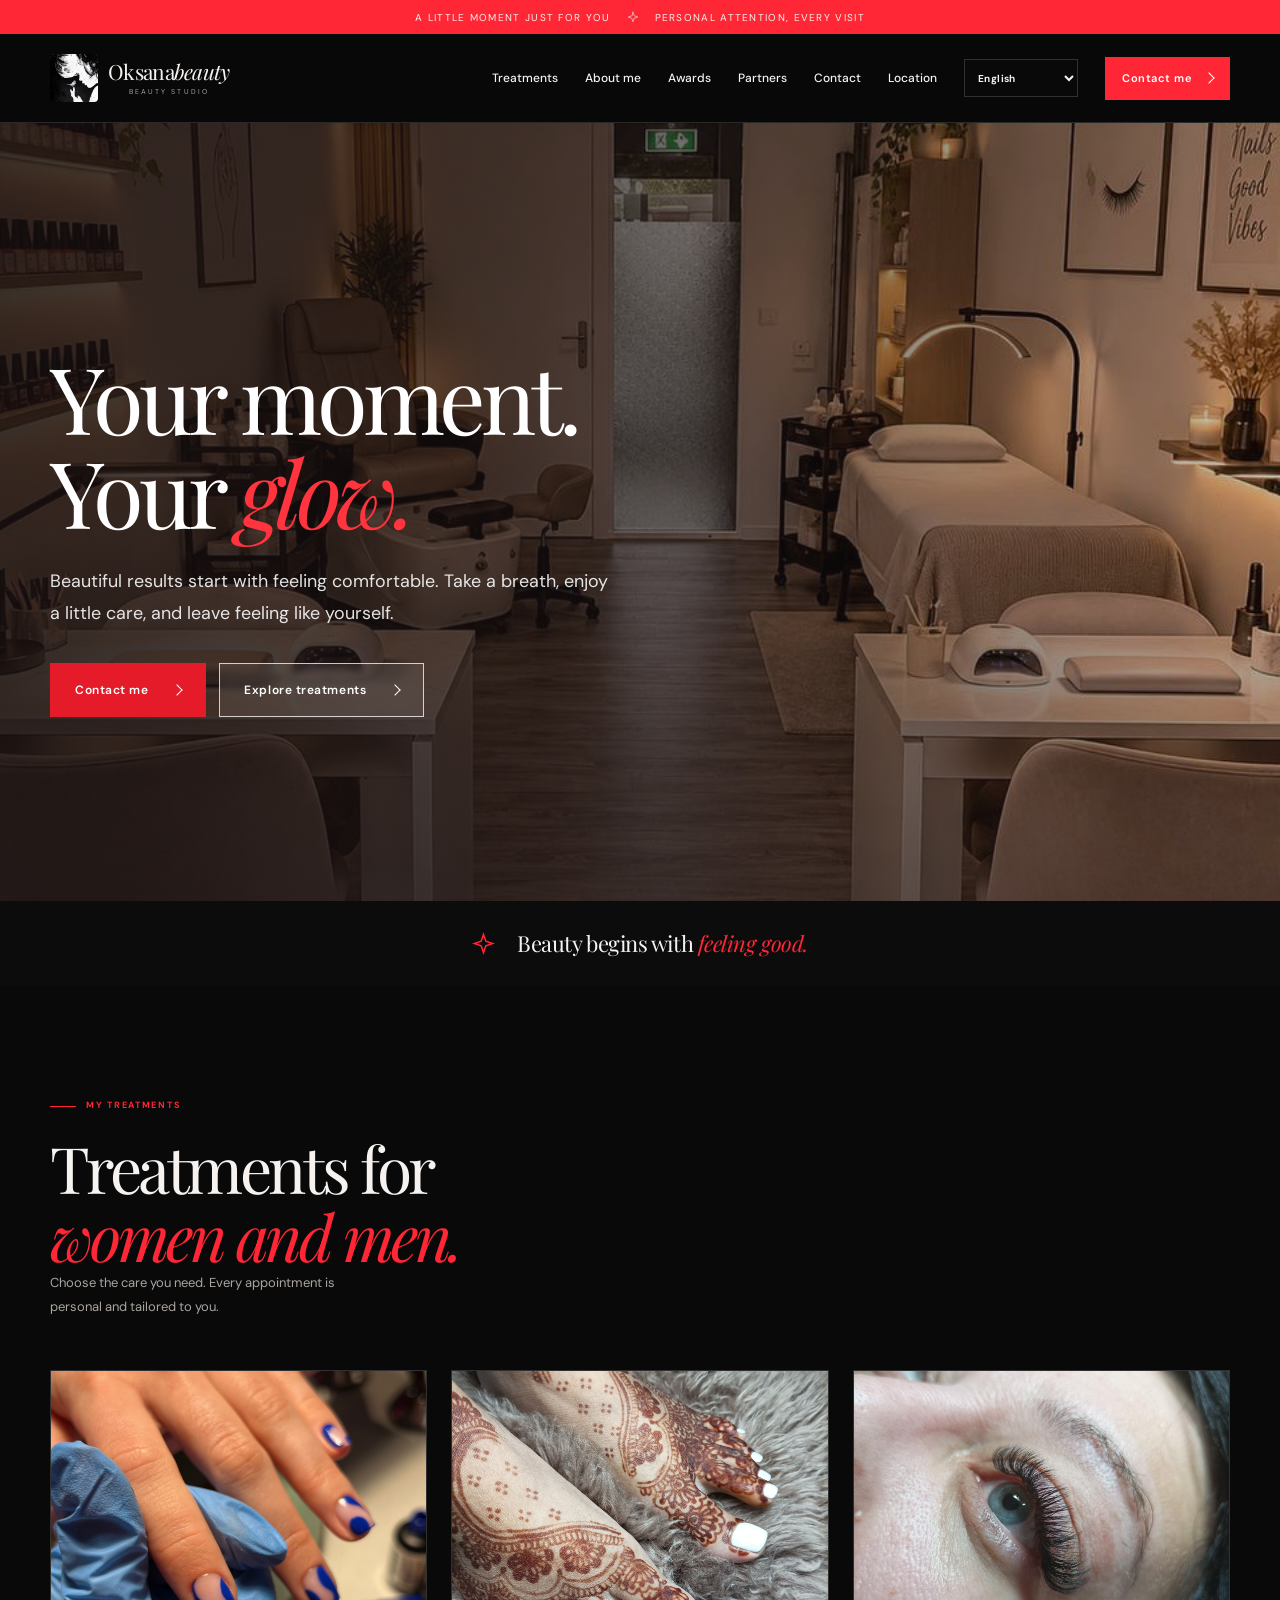
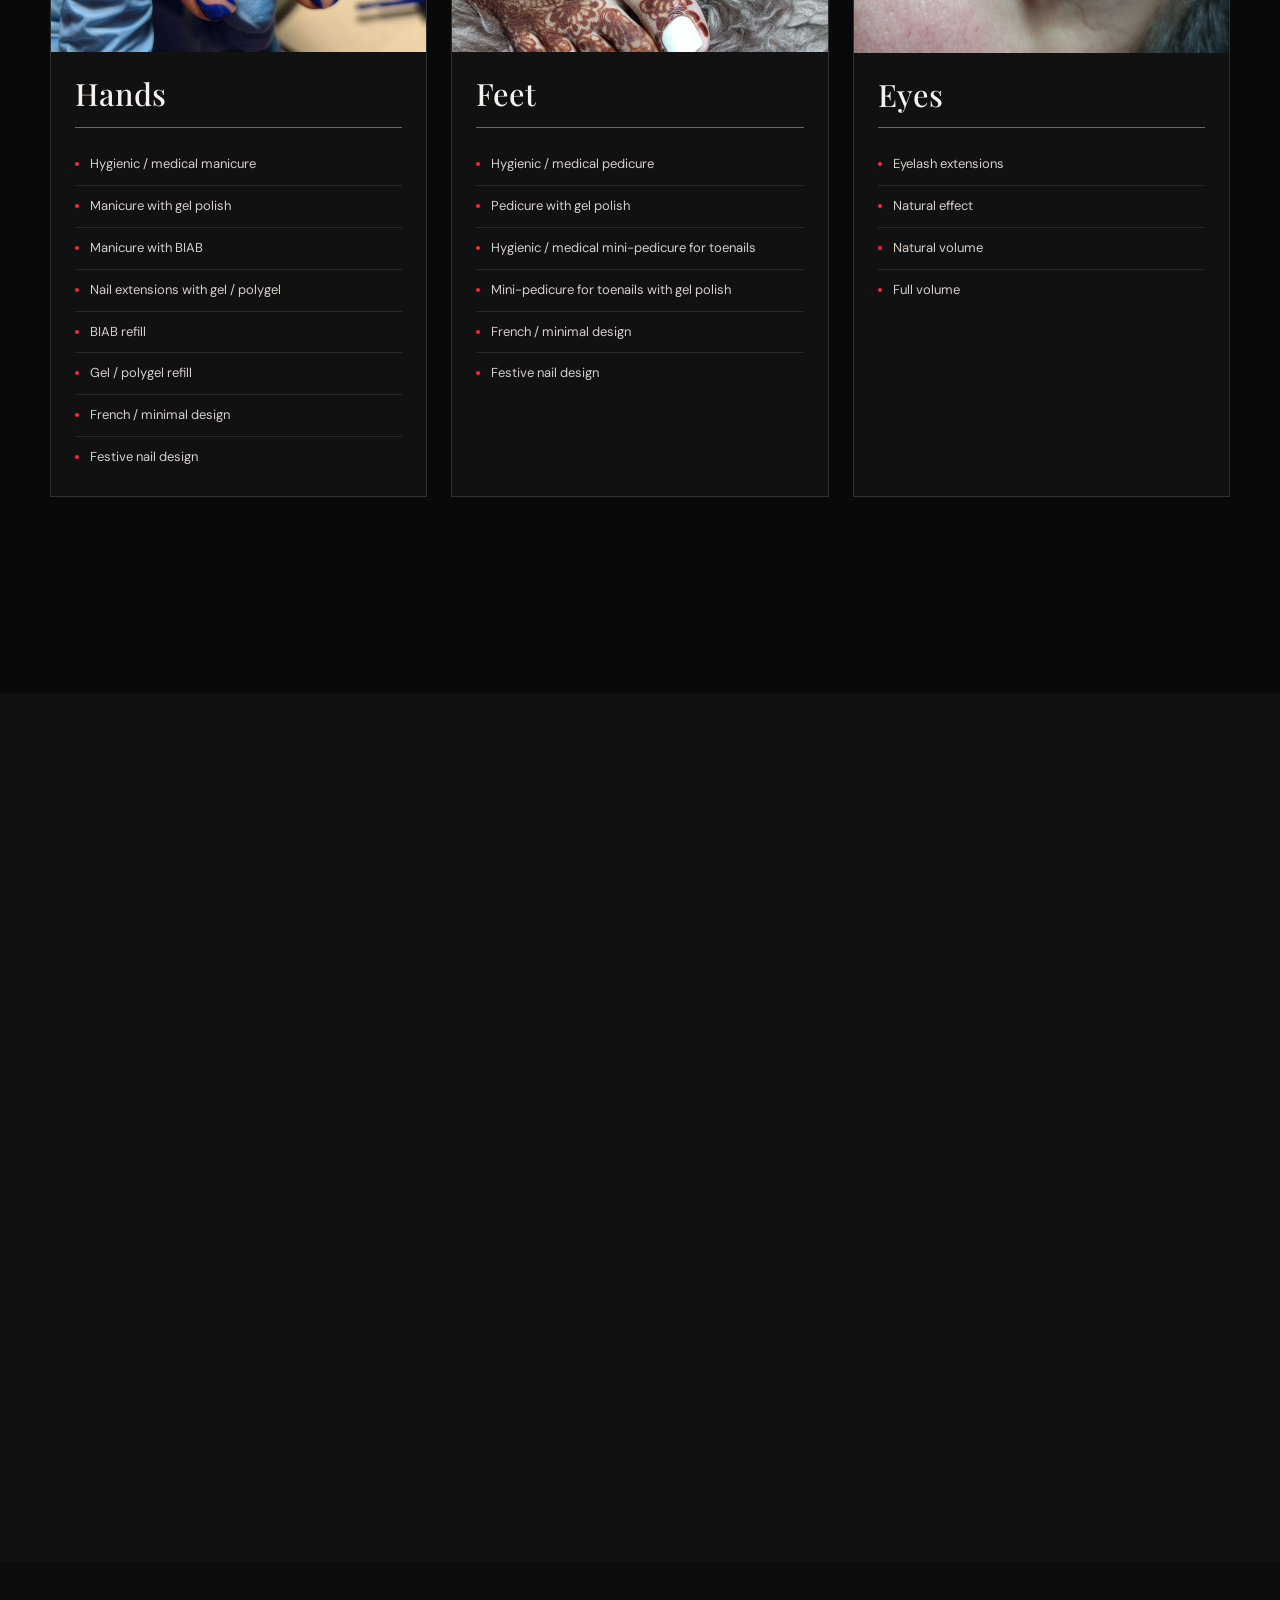
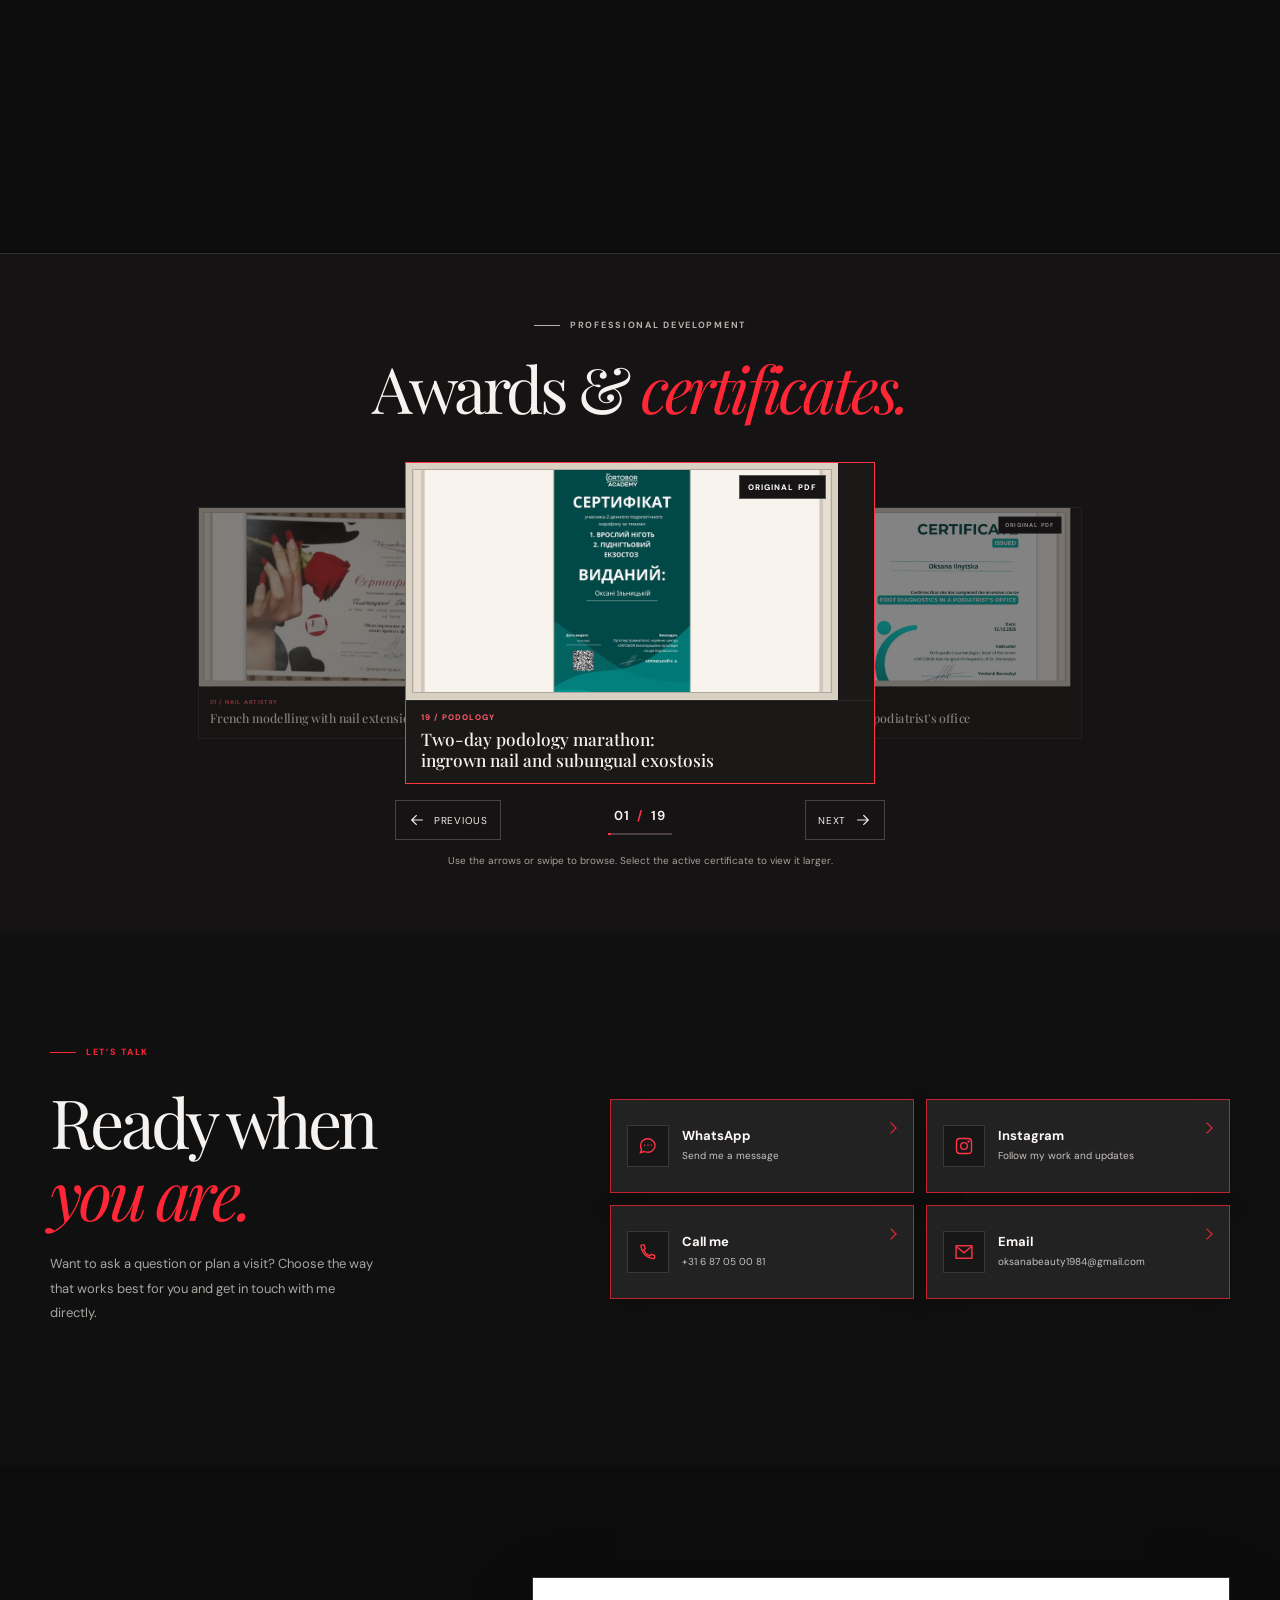
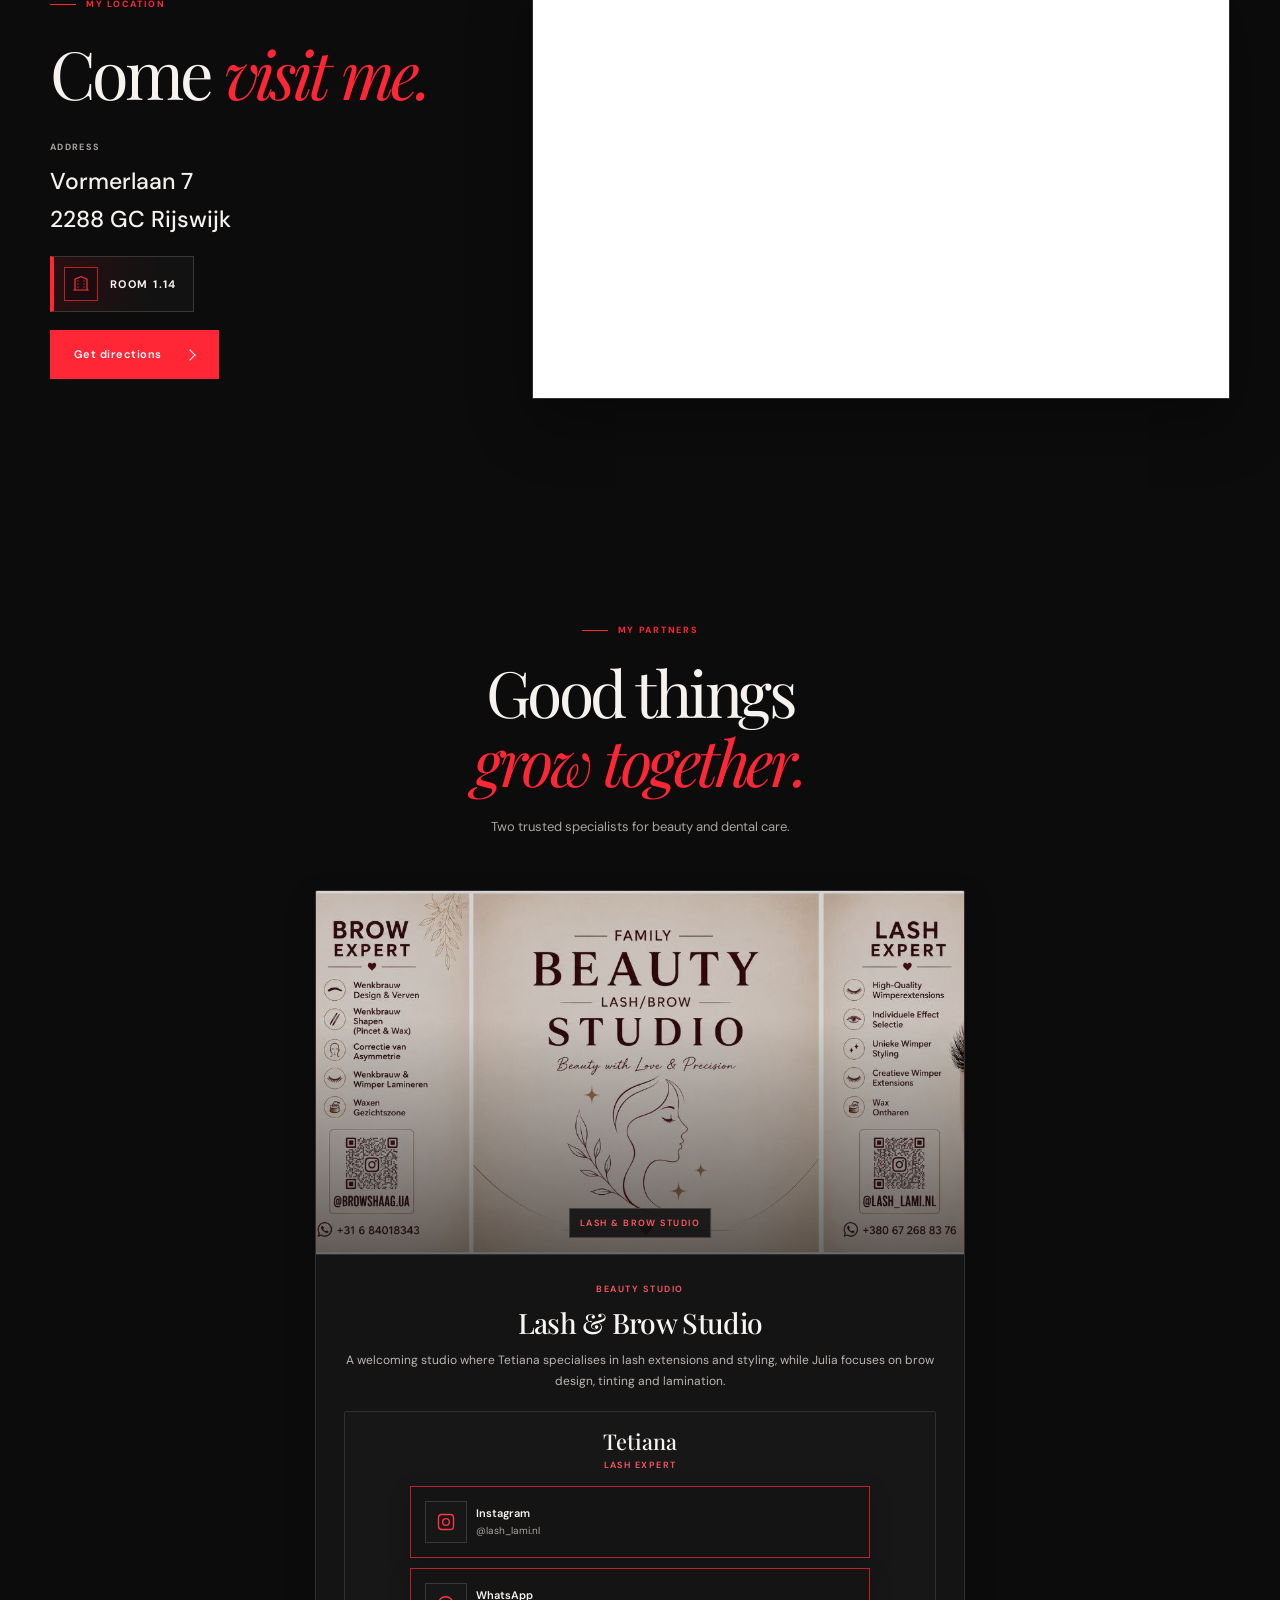
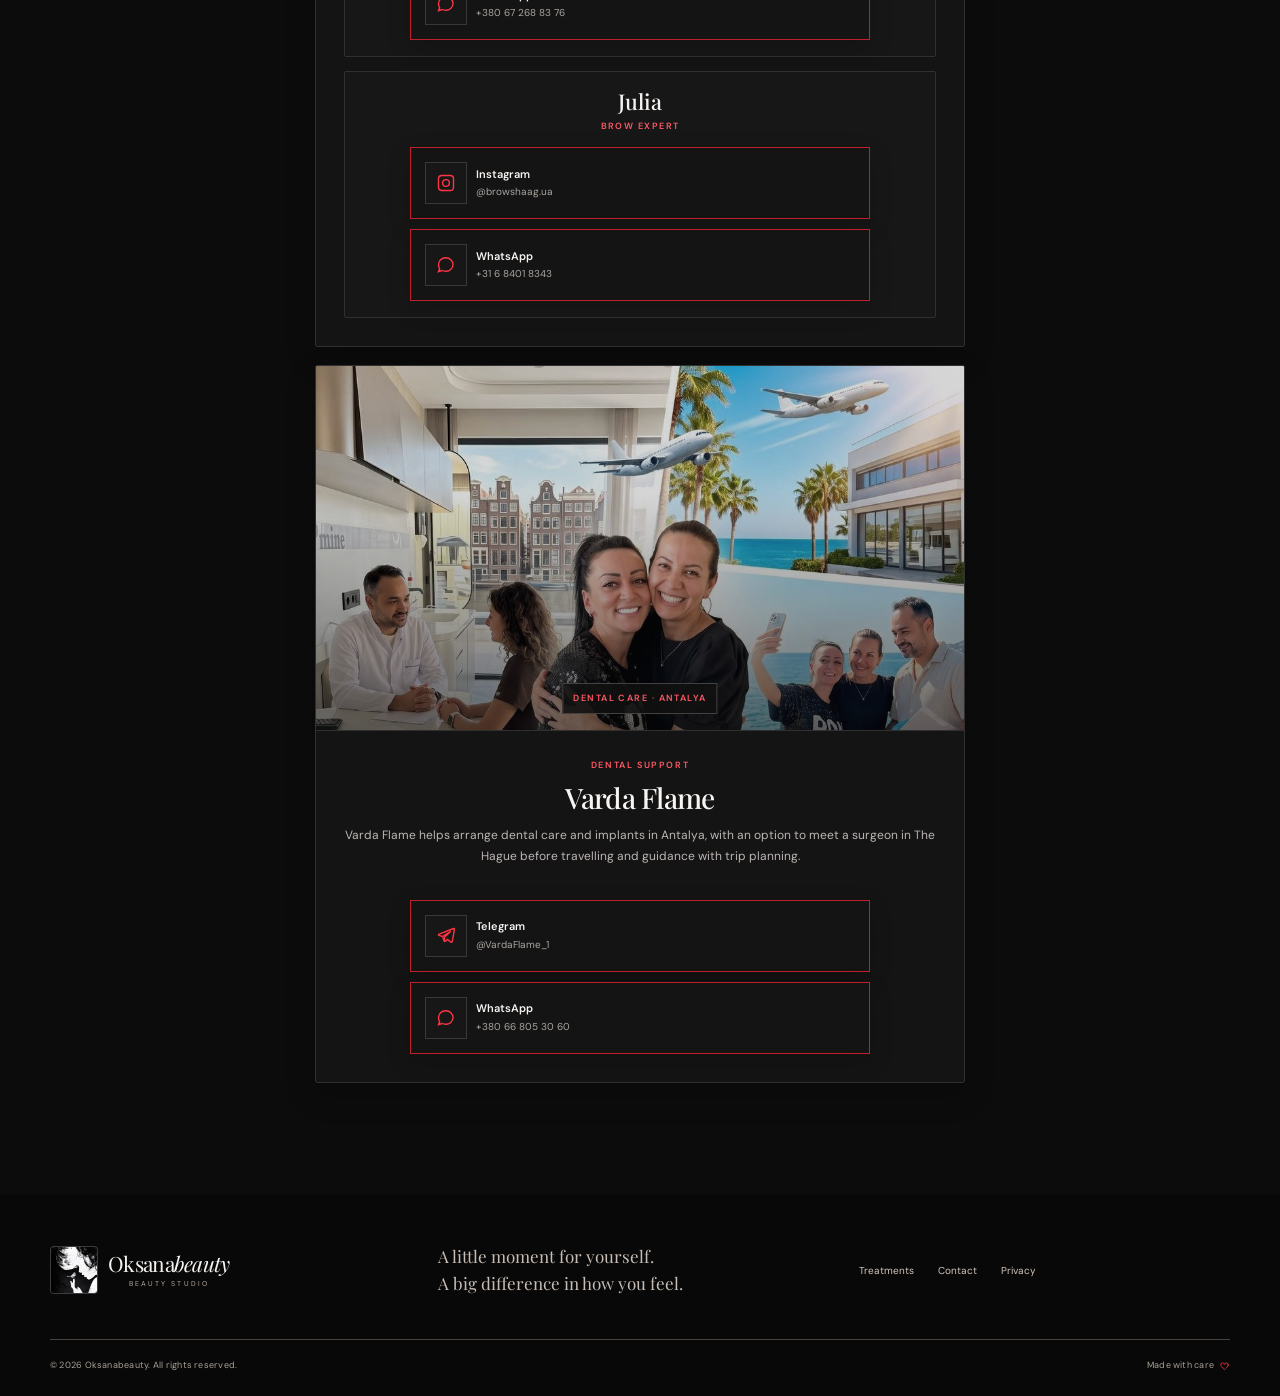
==== commit 9aa2f3fe: "Fix partners and traslations" ====
--- a/index.html
+++ b/index.html
@@ -60,6 +60,7 @@
   </script>
 </head>
 
+<!-- Write your comments here -->
 <body>
   <div aria-hidden="true" class="page-top" id="top"></div>
   <a class="skip-link" data-i18n="skip" href="#main">Skip to content</a>
@@ -540,92 +541,7 @@
         </div>
       </div>
     </section>
-    <section class="partners section-pad" id="partners">
-      <div class="container">
-        <div class="section-heading partners-heading" data-reveal="">
-          <div class="partners-heading-inner">
-            <p class="eyebrow" data-i18n="reviewsEyebrow"><span class="eyebrow-line"></span> MY PARTNERS</p>
-            <h2 data-i18n="reviewsTitle">Good things<br /><em>grow together.</em></h2>
-            <p class="partners-intro" data-i18n="partnersIntro">Trusted specialists I’m happy to recommend.</p>
-          </div>
-        </div>
-        <div class="partners-grid">
-          <article class="partner-card" data-reveal="">
-            <div class="partner-image-wrap">
-              <img class="partner-image" src="assets/images/partner1.jpg" alt="Eyelash extension treatment at a lash and brow studio" loading="lazy">
-              <span class="partner-image-label" data-i18n="partnerBeautyTag">LASH &amp; BROW STUDIO</span>
-            </div>
-            <div class="partner-card-content">
-              <p class="partner-kicker" data-i18n="partnerKicker">BEAUTY STUDIO</p>
-              <h3>Lash &amp; Brow Studio</h3>
-              <p class="partner-description" data-i18n="partner1Desc">A welcoming studio where Tetiana specialises in lash extensions and styling, while Julia focuses on brow design, tinting and lamination.</p>
-
-              <div class="partner-specialists">
-                <section class="partner-specialist" aria-label="Tetiana, lash expert">
-                  <div class="partner-specialist-heading">
-                    <div>
-                      <h4>Tetiana</h4>
-                      <p class="partner-specialist-role" data-i18n="partnerTatianaRole">LASH EXPERT</p>
-                    </div>
-                  </div>
-                  <div class="partner-actions">
-                    <a class="contact-option partner-action" href="https://www.instagram.com/lash_lami.nl/" target="_blank" rel="noopener noreferrer" aria-label="Tetiana on Instagram @lash_lami.nl">
-                      <span class="contact-option-icon" aria-hidden="true"><svg class="ui-icon ui-icon-instagram" viewBox="0 0 24 24" fill="none" stroke="currentColor" stroke-width="1.65"><rect x="3" y="3" width="18" height="18" rx="4"></rect><circle cx="12" cy="12" r="4"></circle><path d="M17.5 6.6h.01" stroke-width="2.4"></path></svg></span>
-                      <span class="contact-option-copy"><strong data-i18n="partnerInstagram">Instagram</strong><small>@lash_lami.nl</small></span><span aria-hidden="true" class="contact-option-arrow"></span>
-                    </a>
-                    <a class="contact-option partner-action" href="https://wa.me/380672688376" target="_blank" rel="noopener noreferrer" aria-label="WhatsApp Tetiana +380 67 268 83 76">
-                      <span class="contact-option-icon" aria-hidden="true"><svg class="ui-icon ui-icon-chat" viewBox="0 0 24 24" fill="none" stroke="currentColor" stroke-width="1.65"><path d="M20.5 11.4a8.5 8.5 0 0 1-9 8.1 9.6 9.6 0 0 1-4.1-.9L3 20l1.4-3.7A7.6 7.6 0 0 1 3 11.4a8.5 8.5 0 0 1 8.8-8.1 8.5 8.5 0 0 1 8.7 8.1Z"></path><path d="M8 11h.01M12 11h.01M16 11h.01"></path></svg></span>
-                      <span class="contact-option-copy"><strong data-i18n="partnerWhatsApp">WhatsApp</strong><small>+380 67 268 83 76</small></span><span aria-hidden="true" class="contact-option-arrow"></span>
-                    </a>
-                  </div>
-                </section>
-
-                <section class="partner-specialist" aria-label="Julia, brow expert">
-                  <div class="partner-specialist-heading">
-                    <div>
-                      <h4>Julia</h4>
-                      <p class="partner-specialist-role" data-i18n="partnerJuliaRole">BROW EXPERT</p>
-                    </div>
-                  </div>
-                  <div class="partner-actions">
-                    <a class="contact-option partner-action" href="https://www.instagram.com/browshaag.ua/" target="_blank" rel="noopener noreferrer" aria-label="Julia on Instagram @browshaag.ua">
-                      <span class="contact-option-icon" aria-hidden="true"><svg class="ui-icon ui-icon-instagram" viewBox="0 0 24 24" fill="none" stroke="currentColor" stroke-width="1.65"><rect x="3" y="3" width="18" height="18" rx="4"></rect><circle cx="12" cy="12" r="4"></circle><path d="M17.5 6.6h.01" stroke-width="2.4"></path></svg></span>
-                      <span class="contact-option-copy"><strong data-i18n="partnerInstagram">Instagram</strong><small>@browshaag.ua</small></span><span aria-hidden="true" class="contact-option-arrow"></span>
-                    </a>
-                    <a class="contact-option partner-action" href="https://wa.me/31684018343" target="_blank" rel="noopener noreferrer" aria-label="WhatsApp Julia +31 6 8401 8343">
-                      <span class="contact-option-icon" aria-hidden="true"><svg class="ui-icon ui-icon-chat" viewBox="0 0 24 24" fill="none" stroke="currentColor" stroke-width="1.65"><path d="M20.5 11.4a8.5 8.5 0 0 1-9 8.1 9.6 9.6 0 0 1-4.1-.9L3 20l1.4-3.7A7.6 7.6 0 0 1 3 11.4a8.5 8.5 0 0 1 8.8-8.1 8.5 8.5 0 0 1 8.7 8.1Z"></path><path d="M8 11h.01M12 11h.01M16 11h.01"></path></svg></span>
-                      <span class="contact-option-copy"><strong data-i18n="partnerWhatsApp">WhatsApp</strong><small>+31 6 8401 8343</small></span><span aria-hidden="true" class="contact-option-arrow"></span>
-                    </a>
-                  </div>
-                </section>
-              </div>
-            </div>
-          </article>
-
-          <article class="partner-card" data-reveal="">
-            <div class="partner-image-wrap">
-              <img class="partner-image" src="assets/images/partner2.jpg" alt="Dentist examining a patient in a modern dental clinic" loading="lazy">
-              <span class="partner-image-label" data-i18n="partnerDentalTag">DENTAL CARE · ANTALYA</span>
-            </div>
-            <div class="partner-card-content">
-              <p class="partner-kicker" data-i18n="partnerKicker2">DENTAL SUPPORT</p>
-              <h3>Varda Flame</h3>
-              <p class="partner-description" data-i18n="partner2Desc">Varda Flame helps arrange dental care and implants in Antalya, with an option to meet a surgeon in The Hague before travelling and guidance with trip planning.</p>
-              <div class="partner-actions partner-actions-main">
-                <a class="contact-option partner-action" href="https://t.me/VardaFlame_1" target="_blank" rel="noopener noreferrer" aria-label="Varda Flame on Telegram @VardaFlame_1">
-                  <span class="contact-option-icon" aria-hidden="true"><svg class="ui-icon ui-icon-telegram" viewBox="0 0 24 24" fill="none" stroke="currentColor" stroke-width="1.65" stroke-linecap="square" stroke-linejoin="miter"><path d="M21 3 3.8 9.7c-1.2.5-1.2 1.2-.2 1.5l4.4 1.4 1.7 5.2c.2.6.1.8.7.8.5 0 .8-.2 1.1-.5l2.1-2 4.4 3.2c.8.4 1.4.2 1.6-.8L22 4.3c.3-1.3-.5-1.8-1-1.3Z"></path><path d="m8.2 12.4 9.6-6.1-7.6 7.2-.3 3.5"></path></svg></span>
-                  <span class="contact-option-copy"><strong data-i18n="partnerTelegram">Telegram</strong><small>@VardaFlame_1</small></span><span aria-hidden="true" class="contact-option-arrow"></span>
-                </a>
-                <a class="contact-option partner-action" href="https://wa.me/380668053060" target="_blank" rel="noopener noreferrer" aria-label="WhatsApp Varda Flame +380 66 805 30 60">
-                  <span class="contact-option-icon" aria-hidden="true"><svg class="ui-icon ui-icon-chat" viewBox="0 0 24 24" fill="none" stroke="currentColor" stroke-width="1.65"><path d="M20.5 11.4a8.5 8.5 0 0 1-9 8.1 9.6 9.6 0 0 1-4.1-.9L3 20l1.4-3.7A7.6 7.6 0 0 1 3 11.4a8.5 8.5 0 0 1 8.8-8.1 8.5 8.5 0 0 1 8.7 8.1Z"></path><path d="M8 11h.01M12 11h.01M16 11h.01"></path></svg></span>
-                  <span class="contact-option-copy"><strong data-i18n="partnerWhatsApp">WhatsApp</strong><small>+380 66 805 30 60</small></span><span aria-hidden="true" class="contact-option-arrow"></span>
-                </a>
-              </div>
-            </div>
-          </article>
-        </div>
-      </div>
-    </section>
+    
     <section class="contact section-pad" id="contact">
       <div class="container contact-layout">
         <div class="contact-intro" data-reveal="">
@@ -712,6 +628,92 @@
         </div>
       </div>
     </section>
+    <section class="partners section-pad" id="partners">
+      <div class="container">
+        <div class="section-heading partners-heading" data-reveal="">
+          <div class="partners-heading-inner">
+            <p class="eyebrow" data-i18n="reviewsEyebrow"><span class="eyebrow-line"></span> MY PARTNERS</p>
+            <h2 data-i18n="reviewsTitle">Good things<br /><em>grow together.</em></h2>
+            <p class="partners-intro" data-i18n="partnersIntro">Trusted specialists I’m happy to recommend.</p>
+          </div>
+        </div>
+        <div class="partners-grid">
+          <article class="partner-card" data-reveal="">
+            <div class="partner-image-wrap">
+              <img class="partner-image" src="assets/images/partner1.jpg" alt="Eyelash extension treatment at a lash and brow studio" loading="lazy">
+              <span class="partner-image-label" data-i18n="partnerBeautyTag">LASH &amp; BROW STUDIO</span>
+            </div>
+            <div class="partner-card-content">
+              <p class="partner-kicker" data-i18n="partnerKicker">BEAUTY STUDIO</p>
+              <h3>Lash &amp; Brow Studio</h3>
+              <p class="partner-description" data-i18n="partner1Desc">A welcoming studio where Tetiana specialises in lash extensions and styling, while Julia focuses on brow design, tinting and lamination.</p>
+
+              <div class="partner-specialists">
+                <section class="partner-specialist" aria-label="Tetiana, lash expert">
+                  <div class="partner-specialist-heading">
+                    <div>
+                      <h4>Tetiana</h4>
+                      <p class="partner-specialist-role" data-i18n="partnerTatianaRole">LASH EXPERT</p>
+                    </div>
+                  </div>
+                  <div class="partner-actions">
+                    <a class="contact-option partner-action" href="https://www.instagram.com/lash_lami.nl/" target="_blank" rel="noopener noreferrer" aria-label="Tetiana on Instagram @lash_lami.nl">
+                      <span class="contact-option-icon" aria-hidden="true"><svg class="ui-icon ui-icon-instagram" viewBox="0 0 24 24" fill="none" stroke="currentColor" stroke-width="1.65"><rect x="3" y="3" width="18" height="18" rx="4"></rect><circle cx="12" cy="12" r="4"></circle><path d="M17.5 6.6h.01" stroke-width="2.4"></path></svg></span>
+                      <span class="contact-option-copy"><strong data-i18n="partnerInstagram">Instagram</strong><small>@lash_lami.nl</small></span><span aria-hidden="true" class="contact-option-arrow"></span>
+                    </a>
+                    <a class="contact-option partner-action" href="https://wa.me/380672688376" target="_blank" rel="noopener noreferrer" aria-label="WhatsApp Tetiana +380 67 268 83 76">
+                      <span class="contact-option-icon" aria-hidden="true"><svg class="ui-icon ui-icon-chat" viewBox="0 0 24 24" fill="none" stroke="currentColor" stroke-width="1.65"><path d="M20.5 11.4a8.5 8.5 0 0 1-9 8.1 9.6 9.6 0 0 1-4.1-.9L3 20l1.4-3.7A7.6 7.6 0 0 1 3 11.4a8.5 8.5 0 0 1 8.8-8.1 8.5 8.5 0 0 1 8.7 8.1Z"></path><path d="M8 11h.01M12 11h.01M16 11h.01"></path></svg></span>
+                      <span class="contact-option-copy"><strong data-i18n="partnerWhatsApp">WhatsApp</strong><small>+380 67 268 83 76</small></span><span aria-hidden="true" class="contact-option-arrow"></span>
+                    </a>
+                  </div>
+                </section>
+
+                <section class="partner-specialist" aria-label="Julia, brow expert">
+                  <div class="partner-specialist-heading">
+                    <div>
+                      <h4>Julia</h4>
+                      <p class="partner-specialist-role" data-i18n="partnerJuliaRole">BROW EXPERT</p>
+                    </div>
+                  </div>
+                  <div class="partner-actions">
+                    <a class="contact-option partner-action" href="https://www.instagram.com/browshaag.ua/" target="_blank" rel="noopener noreferrer" aria-label="Julia on Instagram @browshaag.ua">
+                      <span class="contact-option-icon" aria-hidden="true"><svg class="ui-icon ui-icon-instagram" viewBox="0 0 24 24" fill="none" stroke="currentColor" stroke-width="1.65"><rect x="3" y="3" width="18" height="18" rx="4"></rect><circle cx="12" cy="12" r="4"></circle><path d="M17.5 6.6h.01" stroke-width="2.4"></path></svg></span>
+                      <span class="contact-option-copy"><strong data-i18n="partnerInstagram">Instagram</strong><small>@browshaag.ua</small></span><span aria-hidden="true" class="contact-option-arrow"></span>
+                    </a>
+                    <a class="contact-option partner-action" href="https://wa.me/31684018343" target="_blank" rel="noopener noreferrer" aria-label="WhatsApp Julia +31 6 8401 8343">
+                      <span class="contact-option-icon" aria-hidden="true"><svg class="ui-icon ui-icon-chat" viewBox="0 0 24 24" fill="none" stroke="currentColor" stroke-width="1.65"><path d="M20.5 11.4a8.5 8.5 0 0 1-9 8.1 9.6 9.6 0 0 1-4.1-.9L3 20l1.4-3.7A7.6 7.6 0 0 1 3 11.4a8.5 8.5 0 0 1 8.8-8.1 8.5 8.5 0 0 1 8.7 8.1Z"></path><path d="M8 11h.01M12 11h.01M16 11h.01"></path></svg></span>
+                      <span class="contact-option-copy"><strong data-i18n="partnerWhatsApp">WhatsApp</strong><small>+31 6 8401 8343</small></span><span aria-hidden="true" class="contact-option-arrow"></span>
+                    </a>
+                  </div>
+                </section>
+              </div>
+            </div>
+          </article>
+
+          <article class="partner-card" data-reveal="">
+            <div class="partner-image-wrap">
+              <img class="partner-image" src="assets/images/partner2.jpg" alt="Dentist examining a patient in a modern dental clinic" loading="lazy">
+              <span class="partner-image-label" data-i18n="partnerDentalTag">DENTAL CARE · ANTALYA</span>
+            </div>
+            <div class="partner-card-content">
+              <p class="partner-kicker" data-i18n="partnerKicker2">DENTAL SUPPORT</p>
+              <h3>Varda Flame</h3>
+              <p class="partner-description" data-i18n="partner2Desc">Varda Flame helps arrange dental care and implants in Antalya, with an option to meet a surgeon in The Hague before travelling and guidance with trip planning.</p>
+              <div class="partner-actions partner-actions-main">
+                <a class="contact-option partner-action" href="https://t.me/VardaFlame_1" target="_blank" rel="noopener noreferrer" aria-label="Varda Flame on Telegram @VardaFlame_1">
+                  <span class="contact-option-icon" aria-hidden="true"><svg class="ui-icon ui-icon-telegram" viewBox="0 0 24 24" fill="none" stroke="currentColor" stroke-width="1.65" stroke-linecap="square" stroke-linejoin="miter"><path d="M21 3 3.8 9.7c-1.2.5-1.2 1.2-.2 1.5l4.4 1.4 1.7 5.2c.2.6.1.8.7.8.5 0 .8-.2 1.1-.5l2.1-2 4.4 3.2c.8.4 1.4.2 1.6-.8L22 4.3c.3-1.3-.5-1.8-1-1.3Z"></path><path d="m8.2 12.4 9.6-6.1-7.6 7.2-.3 3.5"></path></svg></span>
+                  <span class="contact-option-copy"><strong data-i18n="partnerTelegram">Telegram</strong><small>@VardaFlame_1</small></span><span aria-hidden="true" class="contact-option-arrow"></span>
+                </a>
+                <a class="contact-option partner-action" href="https://wa.me/380668053060" target="_blank" rel="noopener noreferrer" aria-label="WhatsApp Varda Flame +380 66 805 30 60">
+                  <span class="contact-option-icon" aria-hidden="true"><svg class="ui-icon ui-icon-chat" viewBox="0 0 24 24" fill="none" stroke="currentColor" stroke-width="1.65"><path d="M20.5 11.4a8.5 8.5 0 0 1-9 8.1 9.6 9.6 0 0 1-4.1-.9L3 20l1.4-3.7A7.6 7.6 0 0 1 3 11.4a8.5 8.5 0 0 1 8.8-8.1 8.5 8.5 0 0 1 8.7 8.1Z"></path><path d="M8 11h.01M12 11h.01M16 11h.01"></path></svg></span>
+                  <span class="contact-option-copy"><strong data-i18n="partnerWhatsApp">WhatsApp</strong><small>+380 66 805 30 60</small></span><span aria-hidden="true" class="contact-option-arrow"></span>
+                </a>
+              </div>
+            </div>
+          </article>
+        </div>
+      </div>
+    </section>
   </main>
   <footer class="site-footer">
     <div class="container footer-main">
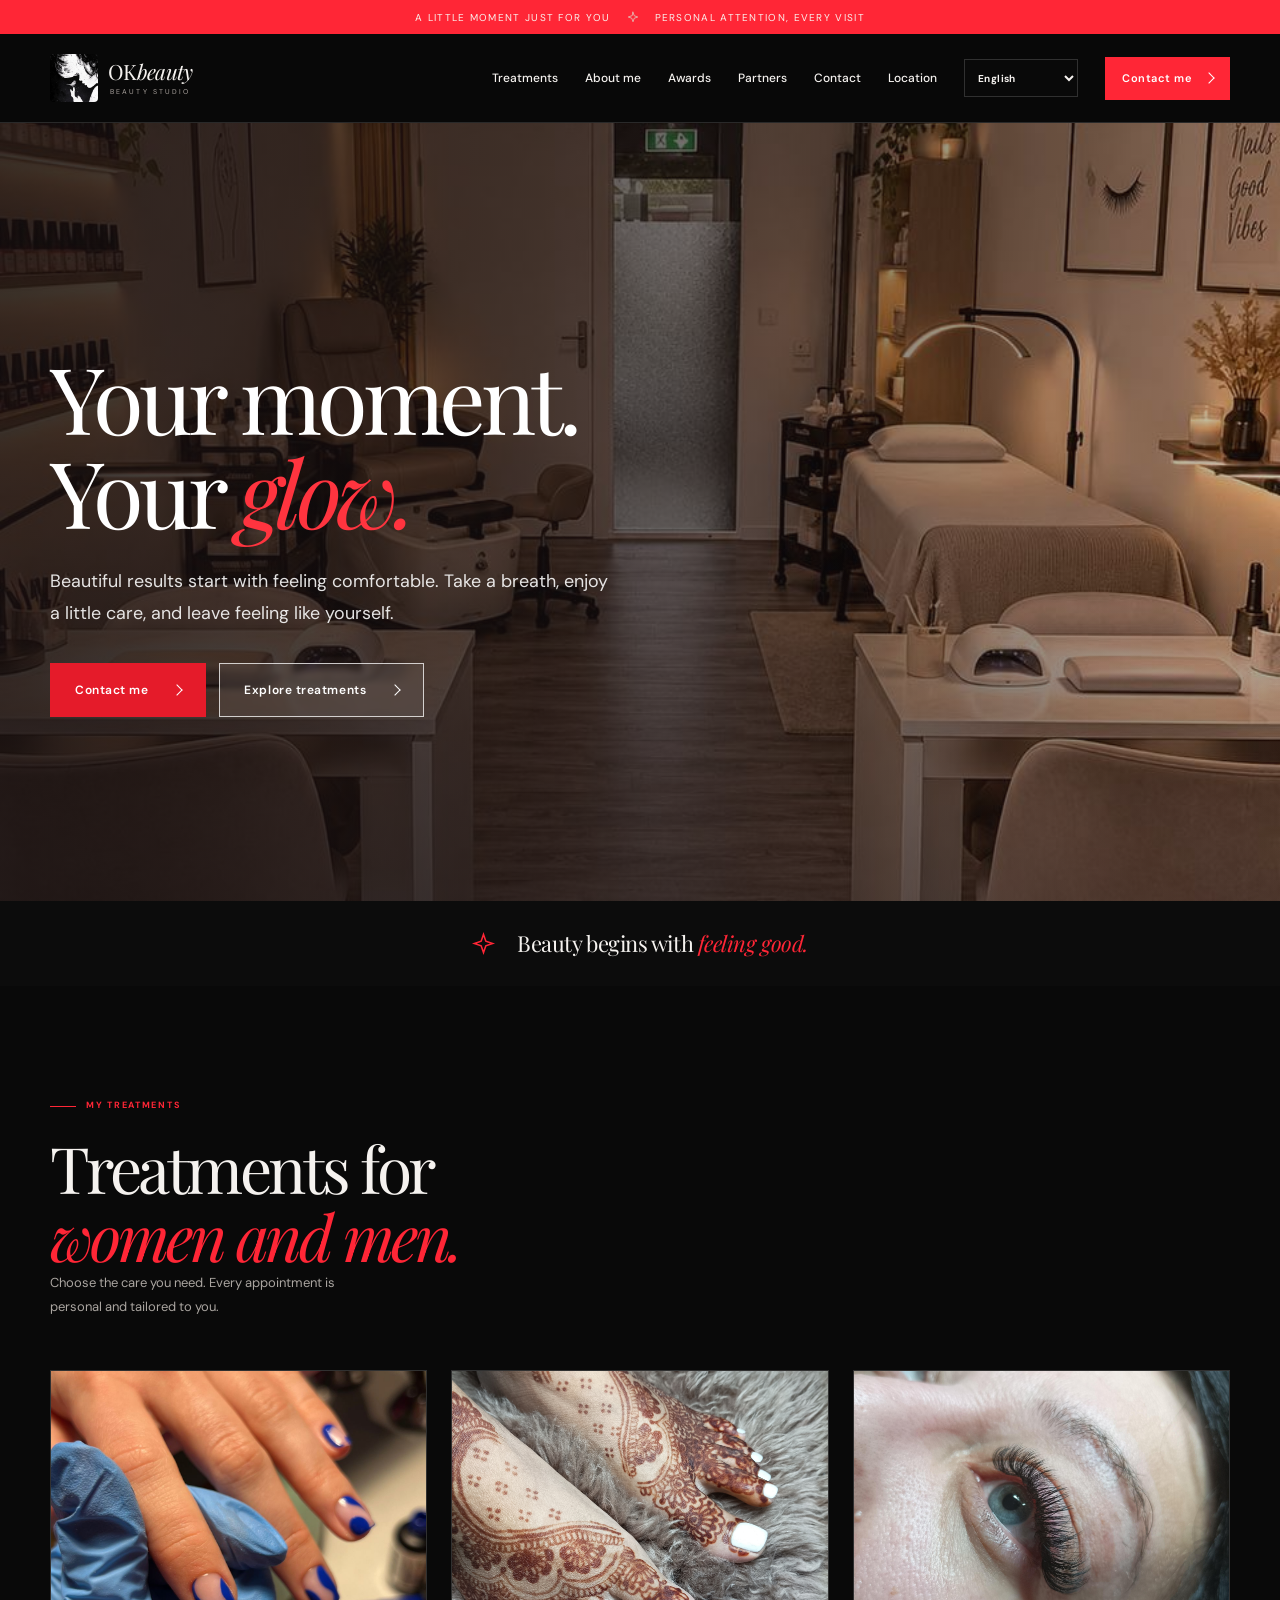
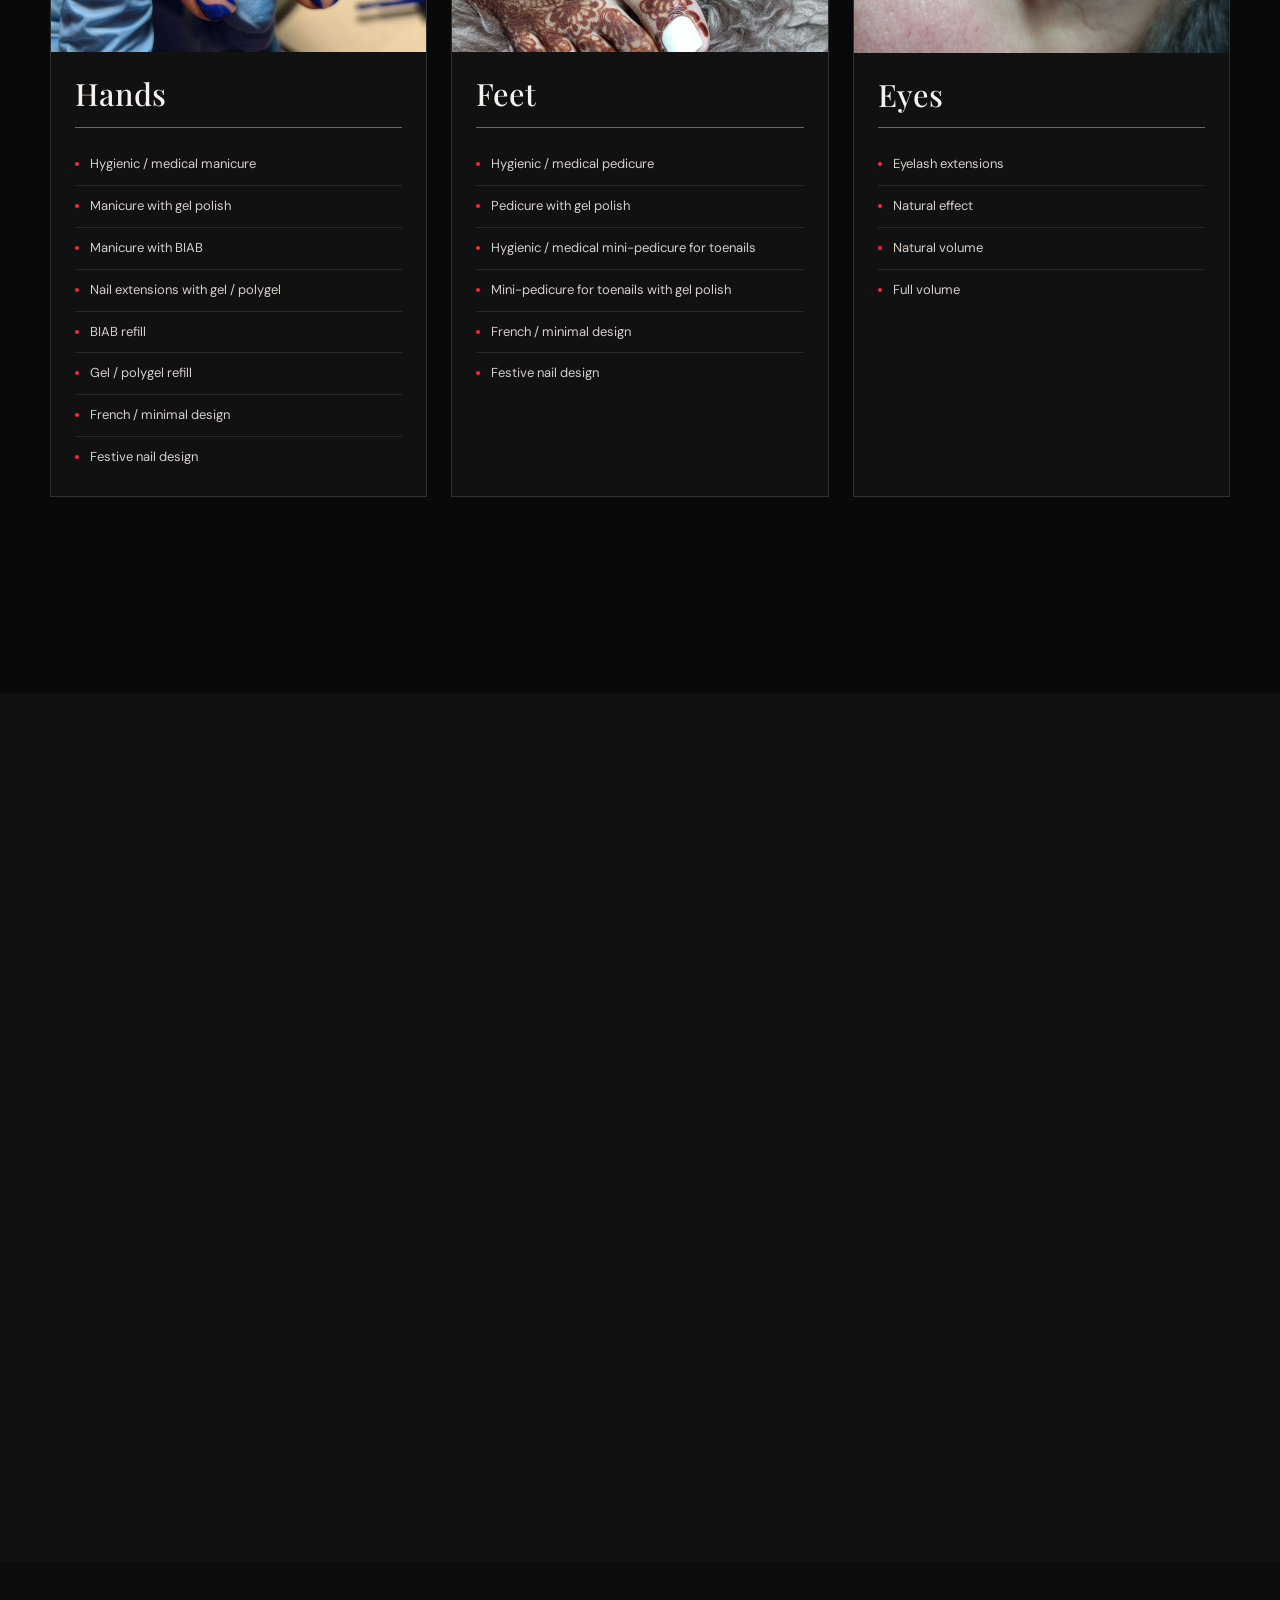
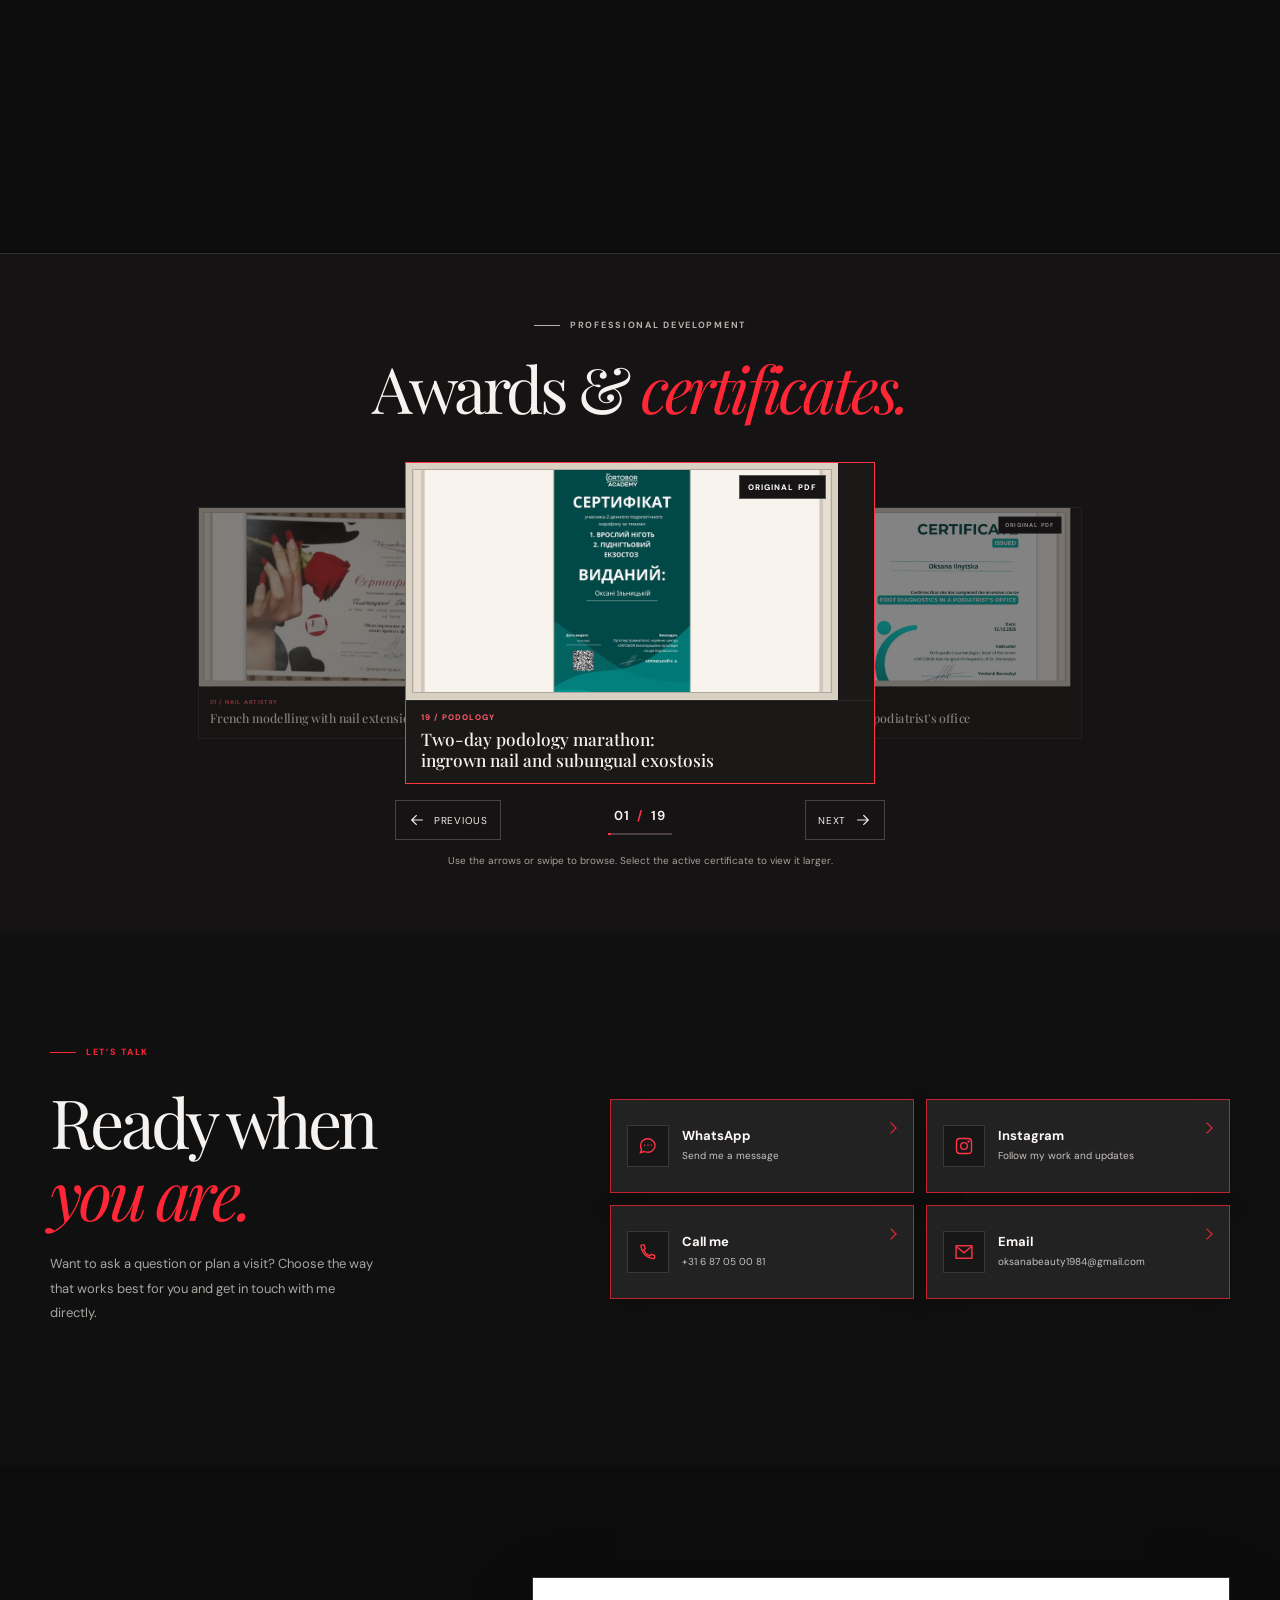
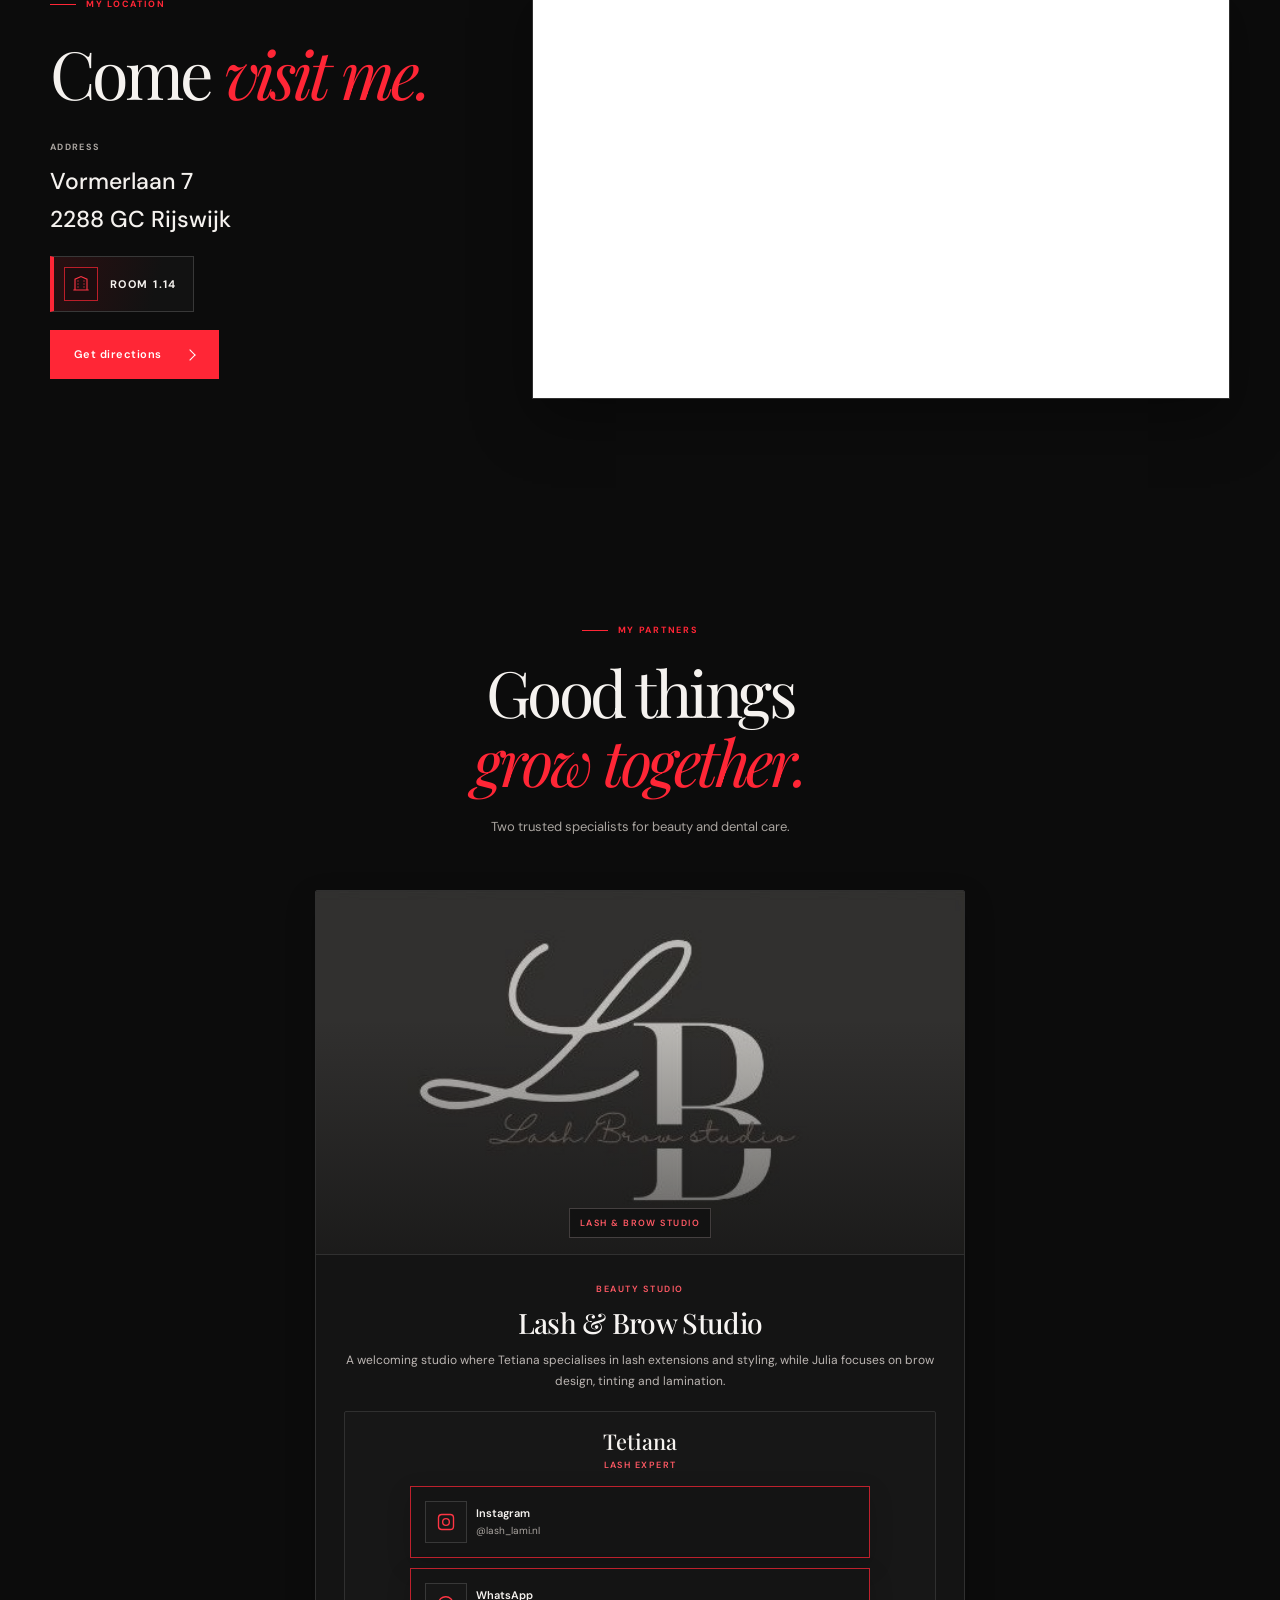
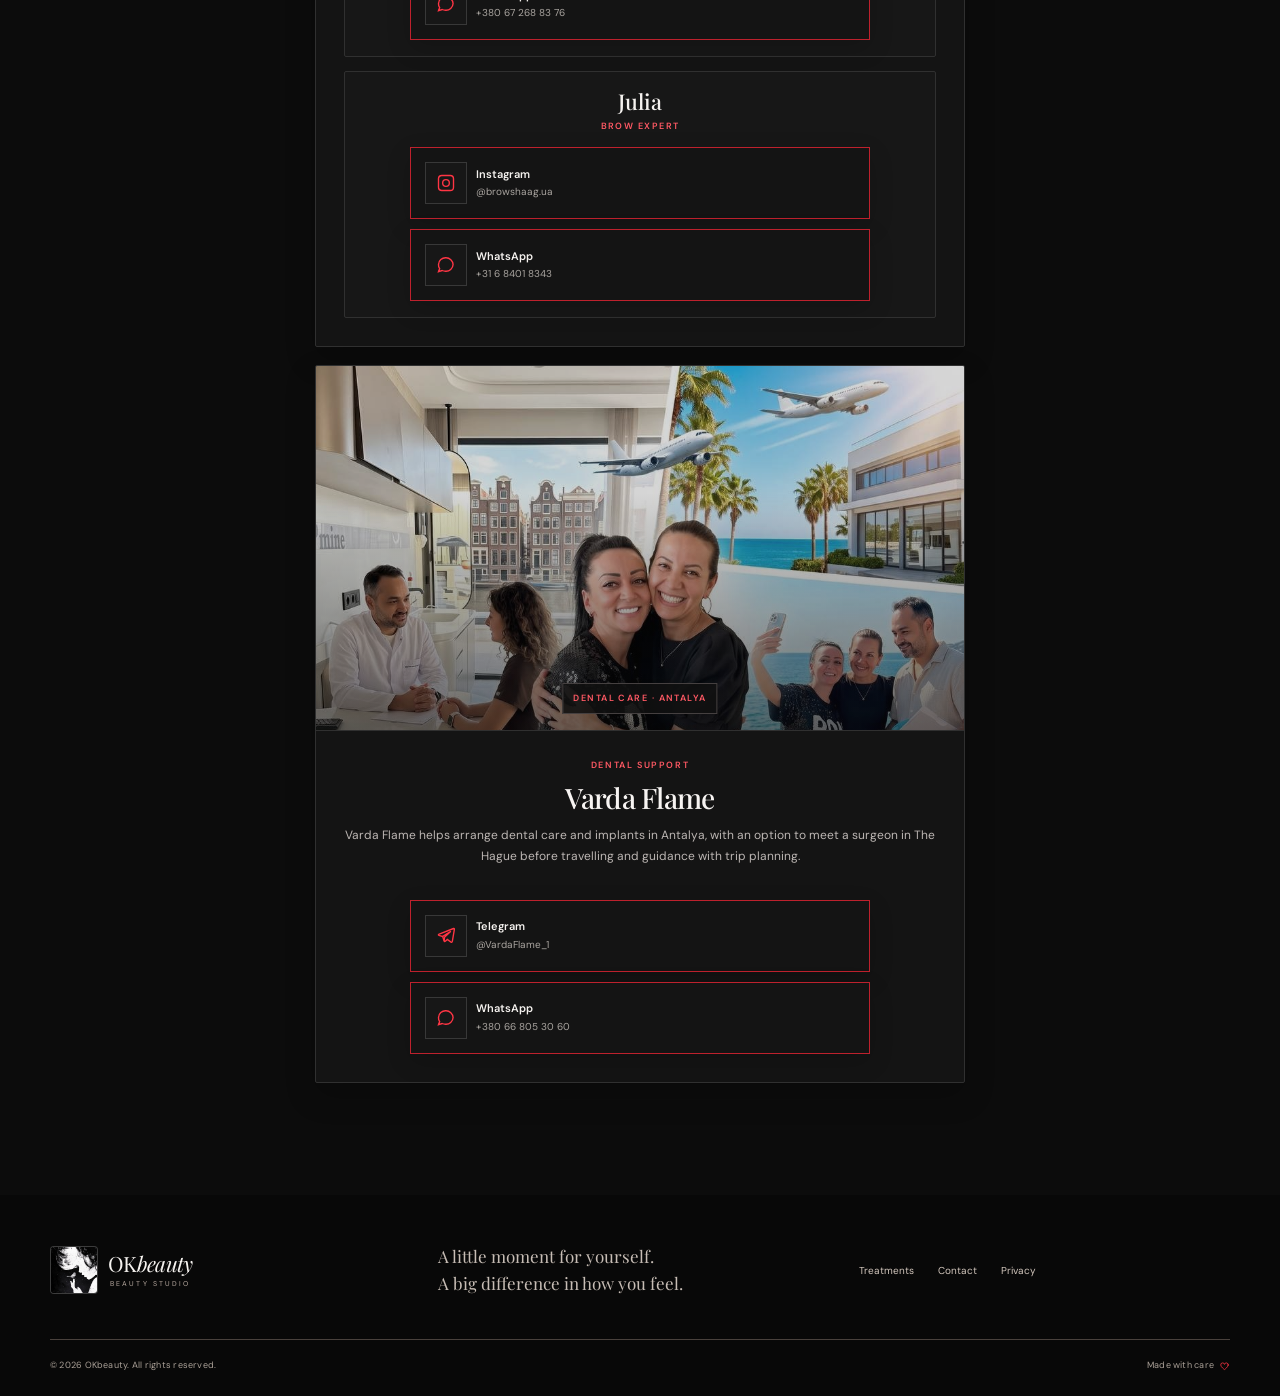
==== commit 277f3963: "Small fixes" ====
--- a/index.html
+++ b/index.html
@@ -7,9 +7,9 @@
   <meta content="width=device-width, initial-scale=1" name="viewport" />
   <meta content="#e51b2a" name="theme-color" />
   <meta content="index,follow,max-image-preview:large" name="robots" />
-  <title data-i18n="pageTitle">Oksanabeauty | Beauty Studio in Rijswijk</title>
+  <title data-i18n="pageTitle">OKbeauty | Beauty Studio in Rijswijk</title>
   <meta
-    content="Oksanabeauty is a personal beauty studio in Rijswijk offering manicure, pedicure, BIAB, nail design and eyelash extensions. Contact Oksana to book."
+    content="OKbeauty is a personal beauty studio in Rijswijk offering manicure, pedicure, BIAB, nail design and eyelash extensions. Contact Oksana to book."
     data-i18n-content="metaDescription" name="description" />
 
   <link href="https://www.jouwdomein.nl/" rel="canonical" />
@@ -18,8 +18,8 @@
   <link href="site.webmanifest" rel="manifest" />
   <meta content="website" property="og:type" />
   <meta content="en_US" data-i18n-content="ogLocale" property="og:locale" />
-  <meta content="Oksanabeauty" property="og:site_name" />
-  <meta content="Oksanabeauty | Beauty by Oksana" data-i18n-content="ogTitle" property="og:title" />
+  <meta content="OKbeauty" property="og:site_name" />
+  <meta content="OKbeauty | Beauty by Oksana" data-i18n-content="ogTitle" property="og:title" />
   <meta content="Meet Oksana, an all-round beauty expert, instructor and podologist with 16 years of experience."
     data-i18n-content="ogDescription" property="og:description" />
   <meta content="https://www.jouwdomein.nl/" property="og:url" />
@@ -27,7 +27,7 @@
   <meta content="https://www.jouwdomein.nl/assets/images/oksanabeauty-logo.jpg" property="og:image" />
   <meta content="638" property="og:image:width" />
   <meta content="638" property="og:image:height" />
-  <meta content="Oksanabeauty logo: black and white illustration" property="og:image:alt" />
+  <meta content="OKbeauty logo: black and white illustration" property="og:image:alt" />
   <meta content="https://www.jouwdomein.nl/assets/images/oksanabeauty-logo.jpg" name="twitter:image" />
   <meta content="summary_large_image" name="twitter:card" />
   <link href="https://fonts.googleapis.com" rel="preconnect" />
@@ -42,7 +42,7 @@
   {
     "@context": "https://schema.org",
     "@type": "BeautySalon",
-    "name": "Oksanabeauty",
+    "name": "OKbeauty",
     "url": "https://www.jouwdomein.nl/",
     "image": "https://www.jouwdomein.nl/assets/images/oksanabeauty-logo.jpg",
     "description": "Personal beauty studio by Oksana, an all-round beauty expert, instructor and podologist with 16 years of experience.",
@@ -75,9 +75,9 @@
   </div>
   <header class="site-header">
     <div class="container nav-wrap">
-      <a aria-label="Oksanabeauty — go to homepage" class="brand" data-i18n-aria-label="brandHome" href="#top">
+      <a aria-label="OKbeauty — go to homepage" class="brand" data-i18n-aria-label="brandHome" href="#top">
         <img alt="" class="brand-logo" height="48" src="assets/images/oksanabeauty-logo.jpg" width="48" />
-        <span class="brand-name">Oksana<em>beauty</em><small>BEAUTY STUDIO</small></span>
+        <span class="brand-name">OK<em>beauty</em><small>BEAUTY STUDIO</small></span>
       </a>
       <button aria-controls="primary-nav" aria-expanded="false" aria-label="Open menu" class="nav-toggle"
         data-i18n-aria-label="menuOpen" type="button">
@@ -199,7 +199,7 @@
           <img alt="A beauty professional carrying out a treatment with care" data-i18n-alt="altAbout" height="1000"
             loading="lazy" src="assets/images/oksana.jpg" width="850" />
           <div class="about-side-note"><span data-i18n="aboutSideTitle">ALL-ROUND BEAUTY EXPERT</span><span
-              class="about-side-rule"></span><span>OKSANABEAUTY</span></div>
+              class="about-side-rule"></span><span>OKBEAUTY</span></div>
           <div class="about-badge"><span data-i18n="aboutBadgeTop">16 years</span><strong
               data-i18n="aboutBadgeBottom">of experience</strong><span class="about-badge-icon"><svg aria-hidden="true"
                 class="ui-icon ui-icon-heart" fill="none" focusable="false" height="24" stroke="currentColor"
@@ -624,7 +624,7 @@
           <iframe allowfullscreen="" data-i18n-aria-label="locationMapTitle" data-i18n-title="locationMapTitle"
             loading="lazy" referrerpolicy="no-referrer-when-downgrade"
             src="https://maps.google.com/maps?q=Vormerlaan%207%2C%202288%20GC%20Rijswijk%2C%20Netherlands&amp;output=embed"
-            title="Google Maps map showing the Oksanabeauty address"></iframe>
+            title="Google Maps map showing the OKbeauty address"></iframe>
         </div>
       </div>
     </section>
@@ -717,16 +717,16 @@
   </main>
   <footer class="site-footer">
     <div class="container footer-main">
-      <a aria-label="Oksanabeauty — back to top" class="brand brand-footer" data-i18n-aria-label="brandTop" href="#top">
+      <a aria-label="OKbeauty — back to top" class="brand brand-footer" data-i18n-aria-label="brandTop" href="#top">
         <img alt="" class="brand-logo" height="48" src="assets/images/oksanabeauty-logo.jpg" width="48" />
-        <span class="brand-name">Oksana<em>beauty</em><small>BEAUTY STUDIO</small></span>
+        <span class="brand-name">OK<em>beauty</em><small>BEAUTY STUDIO</small></span>
       </a>
       <p data-i18n="footerDesc">A little moment for yourself.<br />A big difference in how you feel.</p>
       <div class="footer-links"><a data-i18n="footerServices" href="#behandelingen">Treatments</a><a
           data-i18n="footerContact" href="#contact">Contact</a><a data-i18n="footerPrivacy"
           href="privacy.html">Privacy</a></div>
     </div>
-    <div class="container footer-bottom"><span>© <span id="current-year">2026</span> Oksanabeauty. <span
+    <div class="container footer-bottom"><span>© <span id="current-year">2026</span> OKbeauty. <span
           data-i18n="footerCopyright">All rights reserved.</span></span><span class="footer-made"><span
           data-i18n="footerMade">Made with care</span><span class="footer-made-icon-wrap"><svg aria-hidden="true"
             class="ui-icon ui-icon-heart" fill="none" focusable="false" height="24" stroke="currentColor"
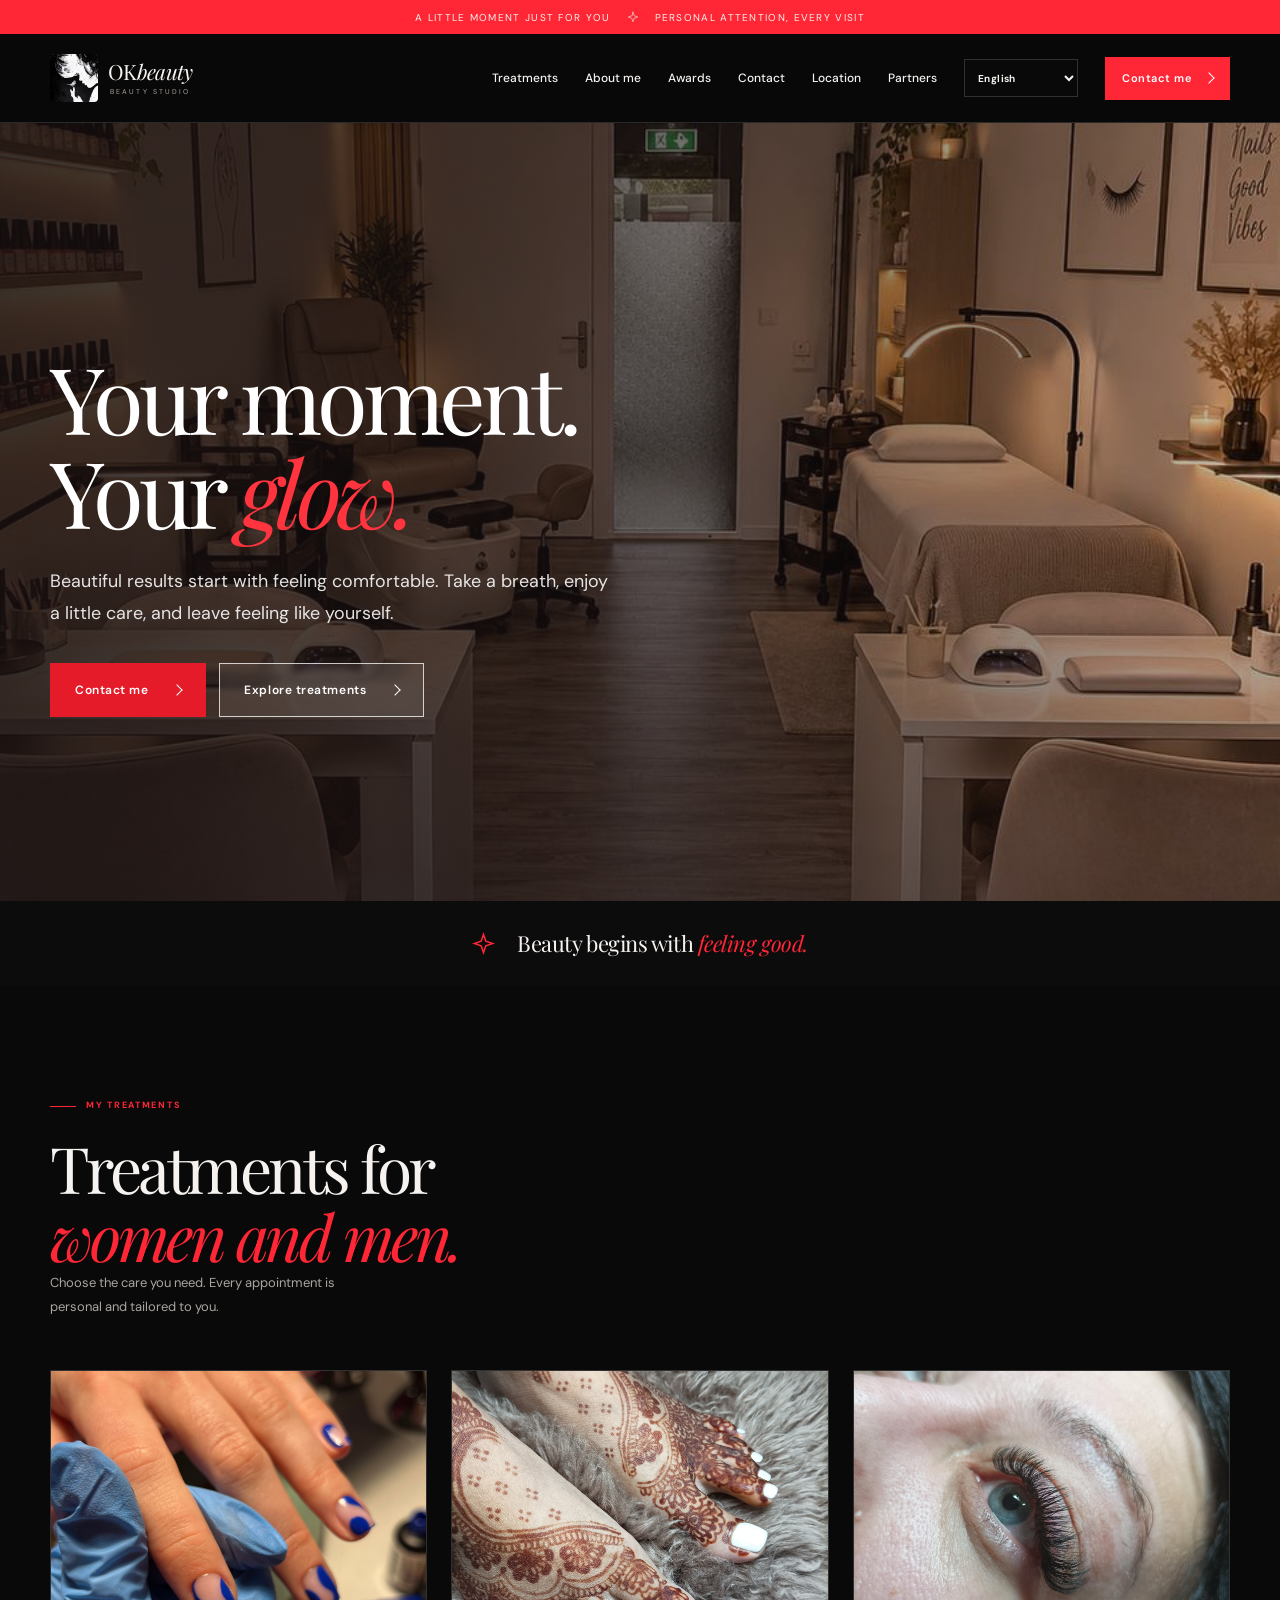
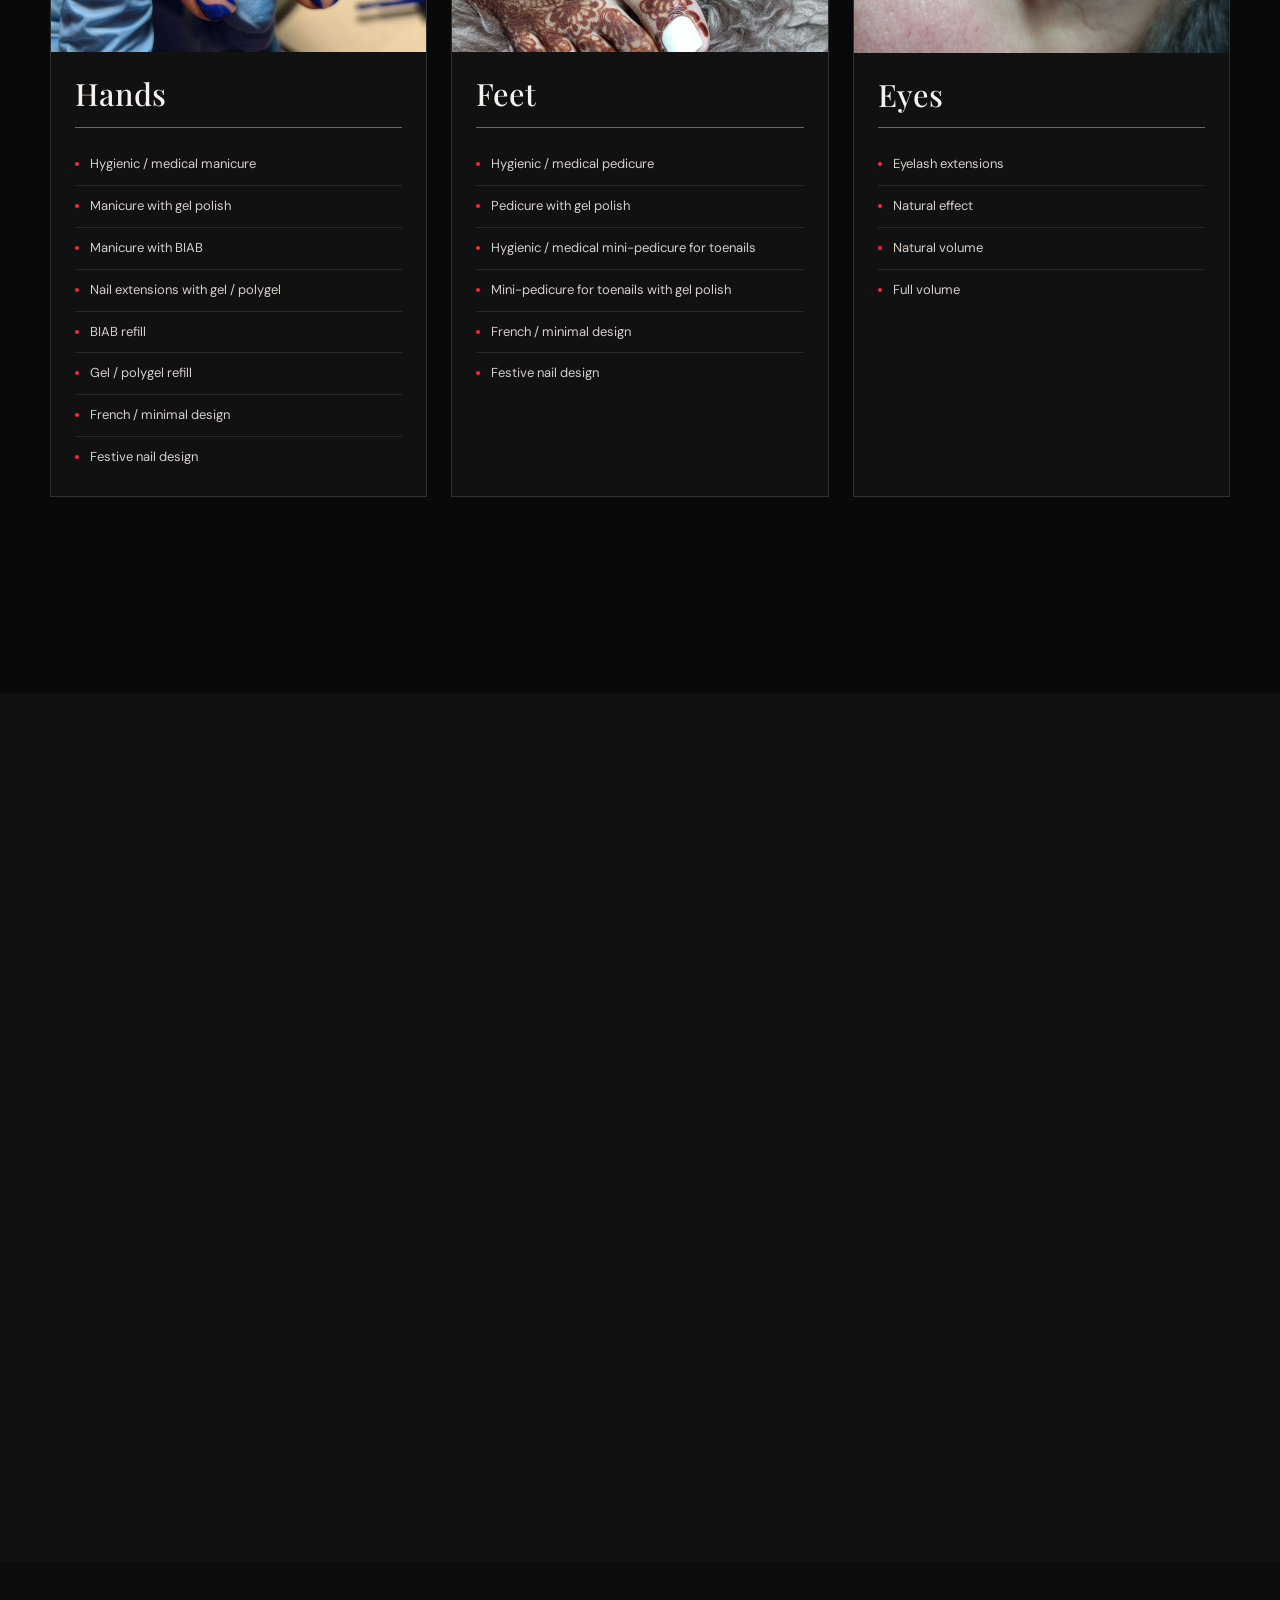
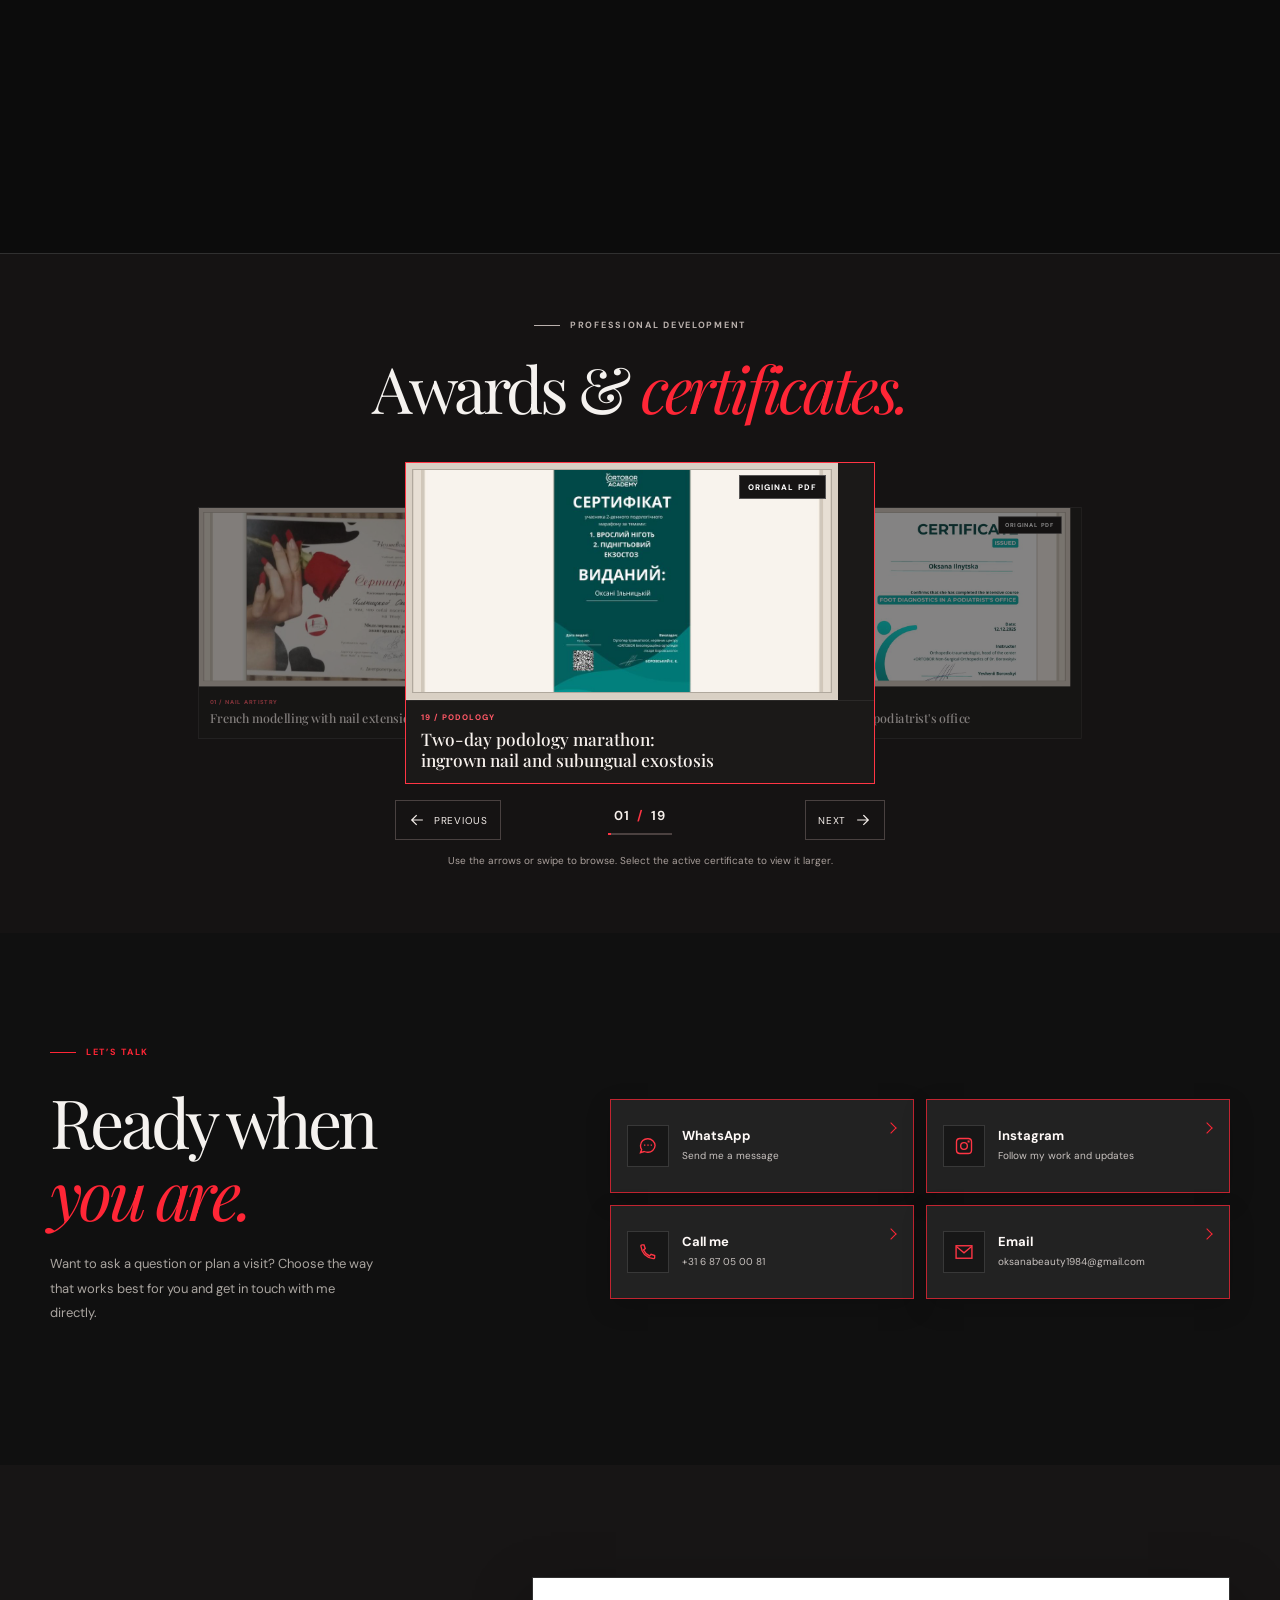
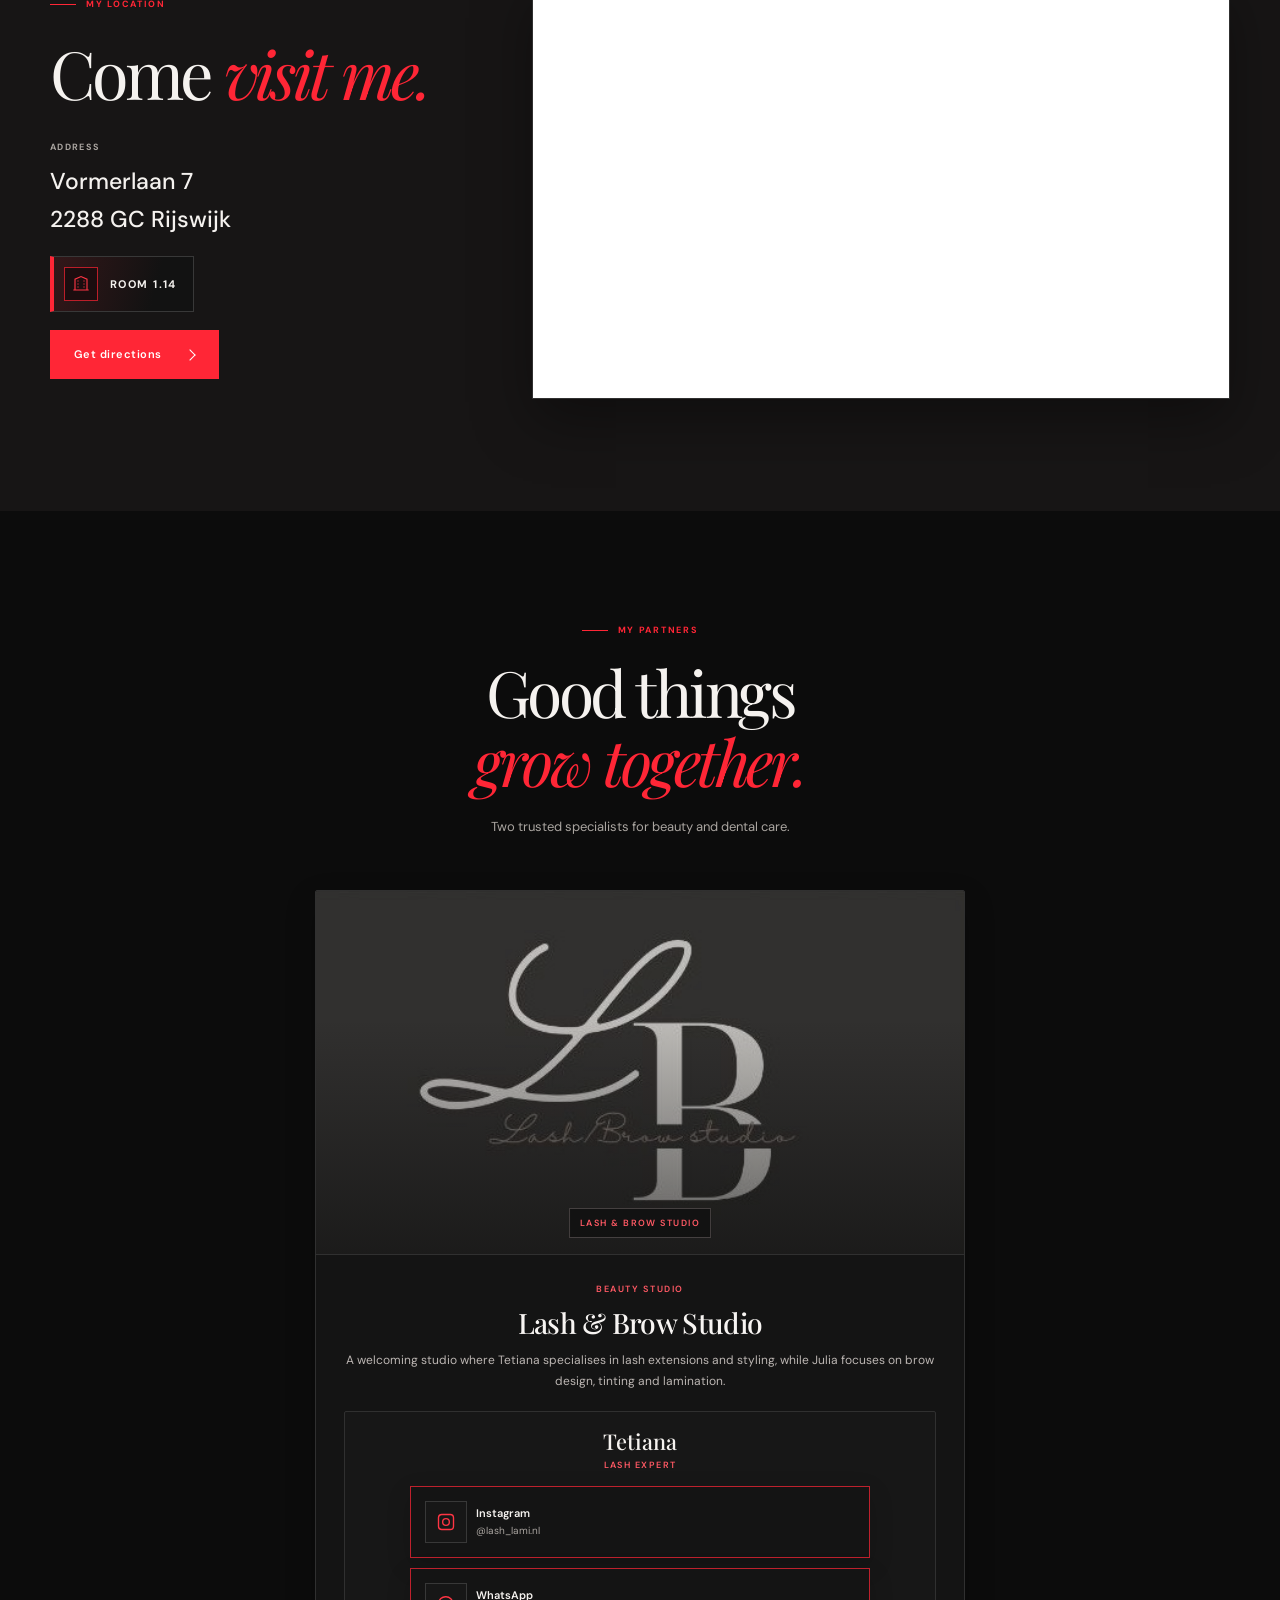
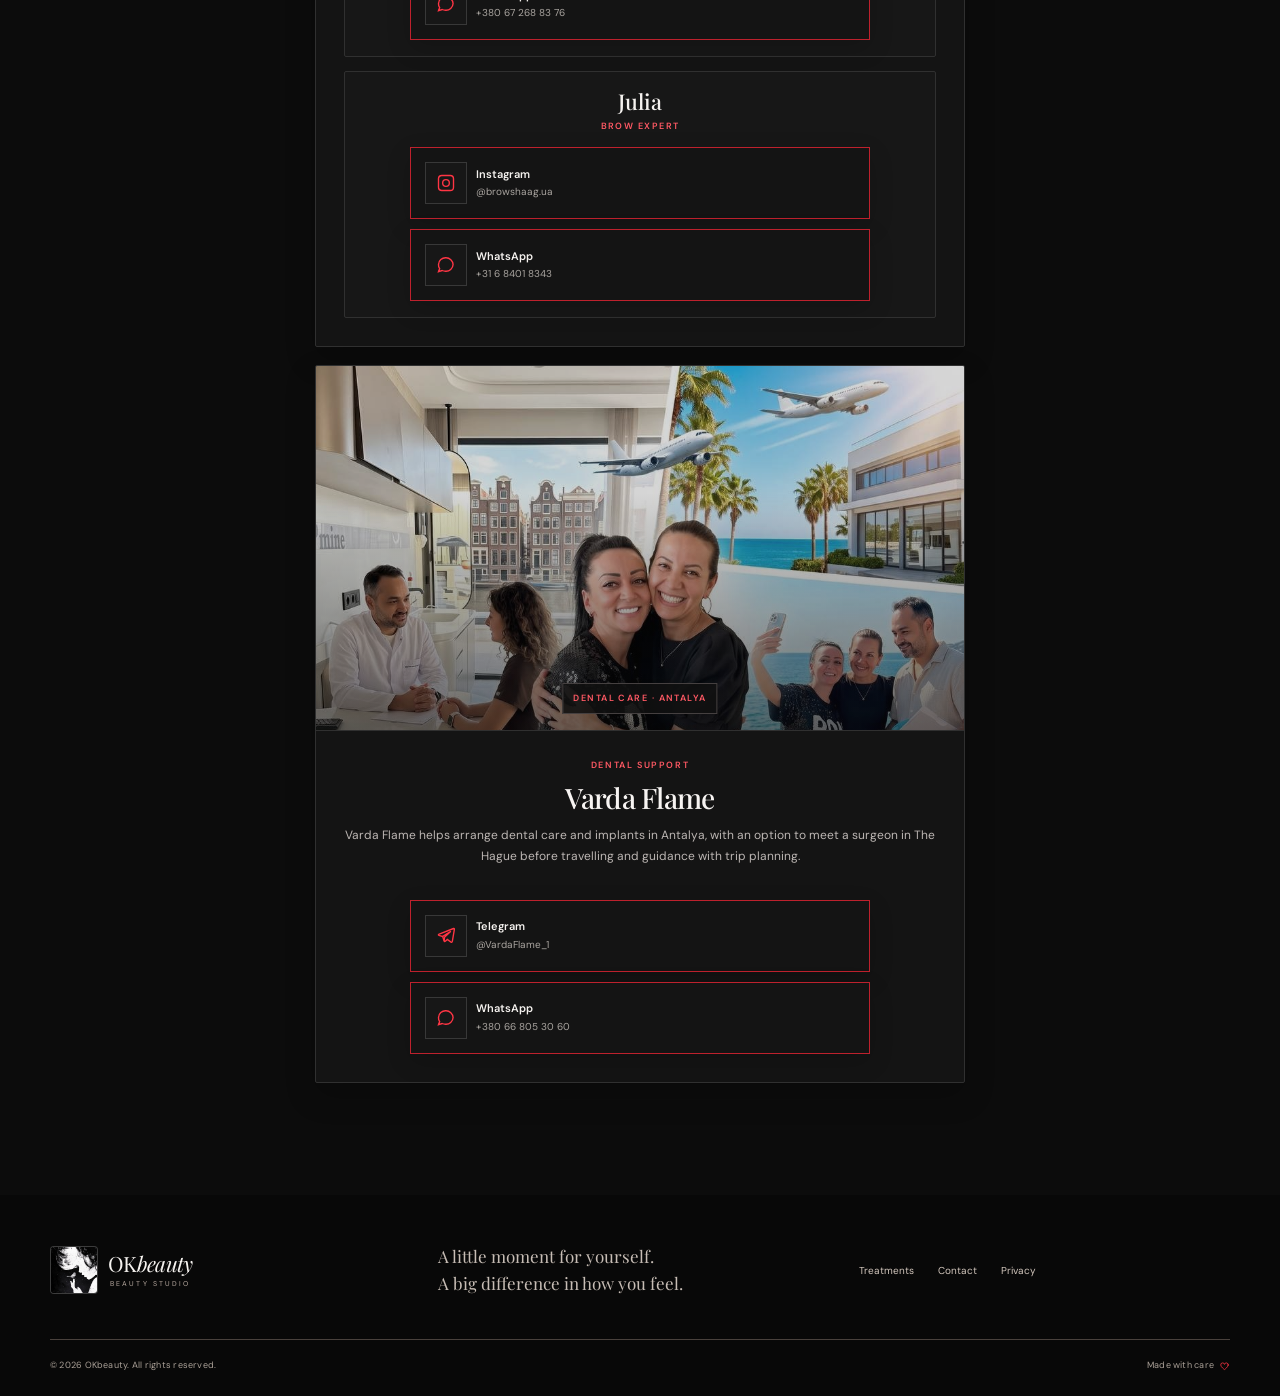
==== commit 207ed8a1: "Design fixes" ====
--- a/index.html
+++ b/index.html
@@ -87,9 +87,9 @@
         <a data-i18n="navServices" href="#behandelingen">Treatments</a>
         <a data-i18n="navAbout" href="#over-ons">About</a>
         <a data-i18n="navAwards" href="#sfeer">Awards</a>
-        <a data-i18n="navReviews" href="#partners">Partners</a>
         <a data-i18n="navContact" href="#contact">Contact</a>
         <a data-i18n="navLocation" href="#location">Location</a>
+        <a data-i18n="navReviews" href="#partners">Partners</a>
         <label class="language-control" for="language-select"><span class="sr-only" data-i18n="languageLabel"
             id="language-select-label">Language</span><select aria-labelledby="language-select-label"
             data-i18n-aria-label="languageLabel" id="language-select">
--- a/css/styles.css
+++ b/css/styles.css
@@ -2953,7 +2953,8 @@
 body { background: var(--paper); }
 .site-header { background: rgba(9, 9, 9, .94); border-color: #292929; }
 .about, .contact { background: #101010; }
-.intro-strip, .values, .partners, .location-section { background: #0c0c0c; }
+.location-section { background: #171515; }
+.intro-strip, .values, .partners { background: #0c0c0c; }
 .testimonial-card, .partner-card, .contact-option, .hero-caption { background: #141414; }
 .partner-card, .contact-option, .location-map { border-color: #303030; }
 .partner-card:hover, .contact-option:hover { box-shadow: 0 18px 44px rgba(0, 0, 0, .35); }
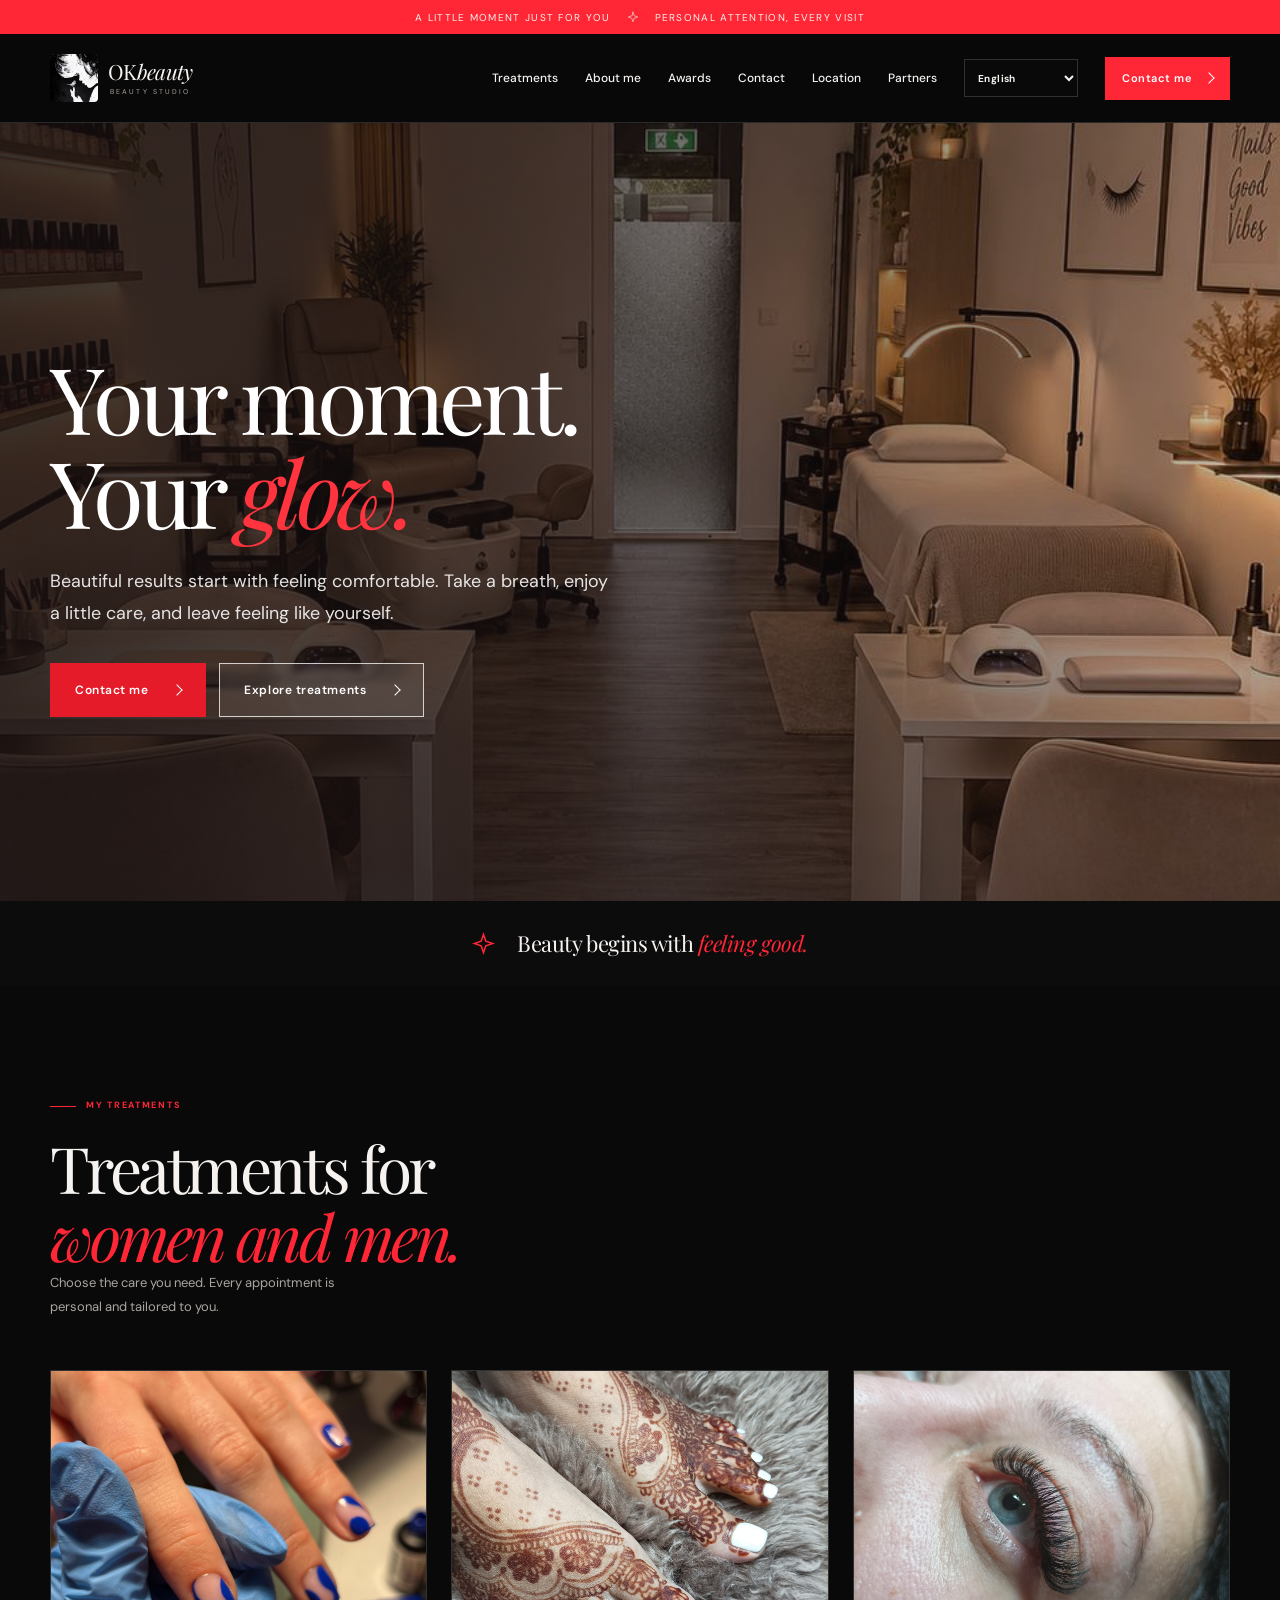
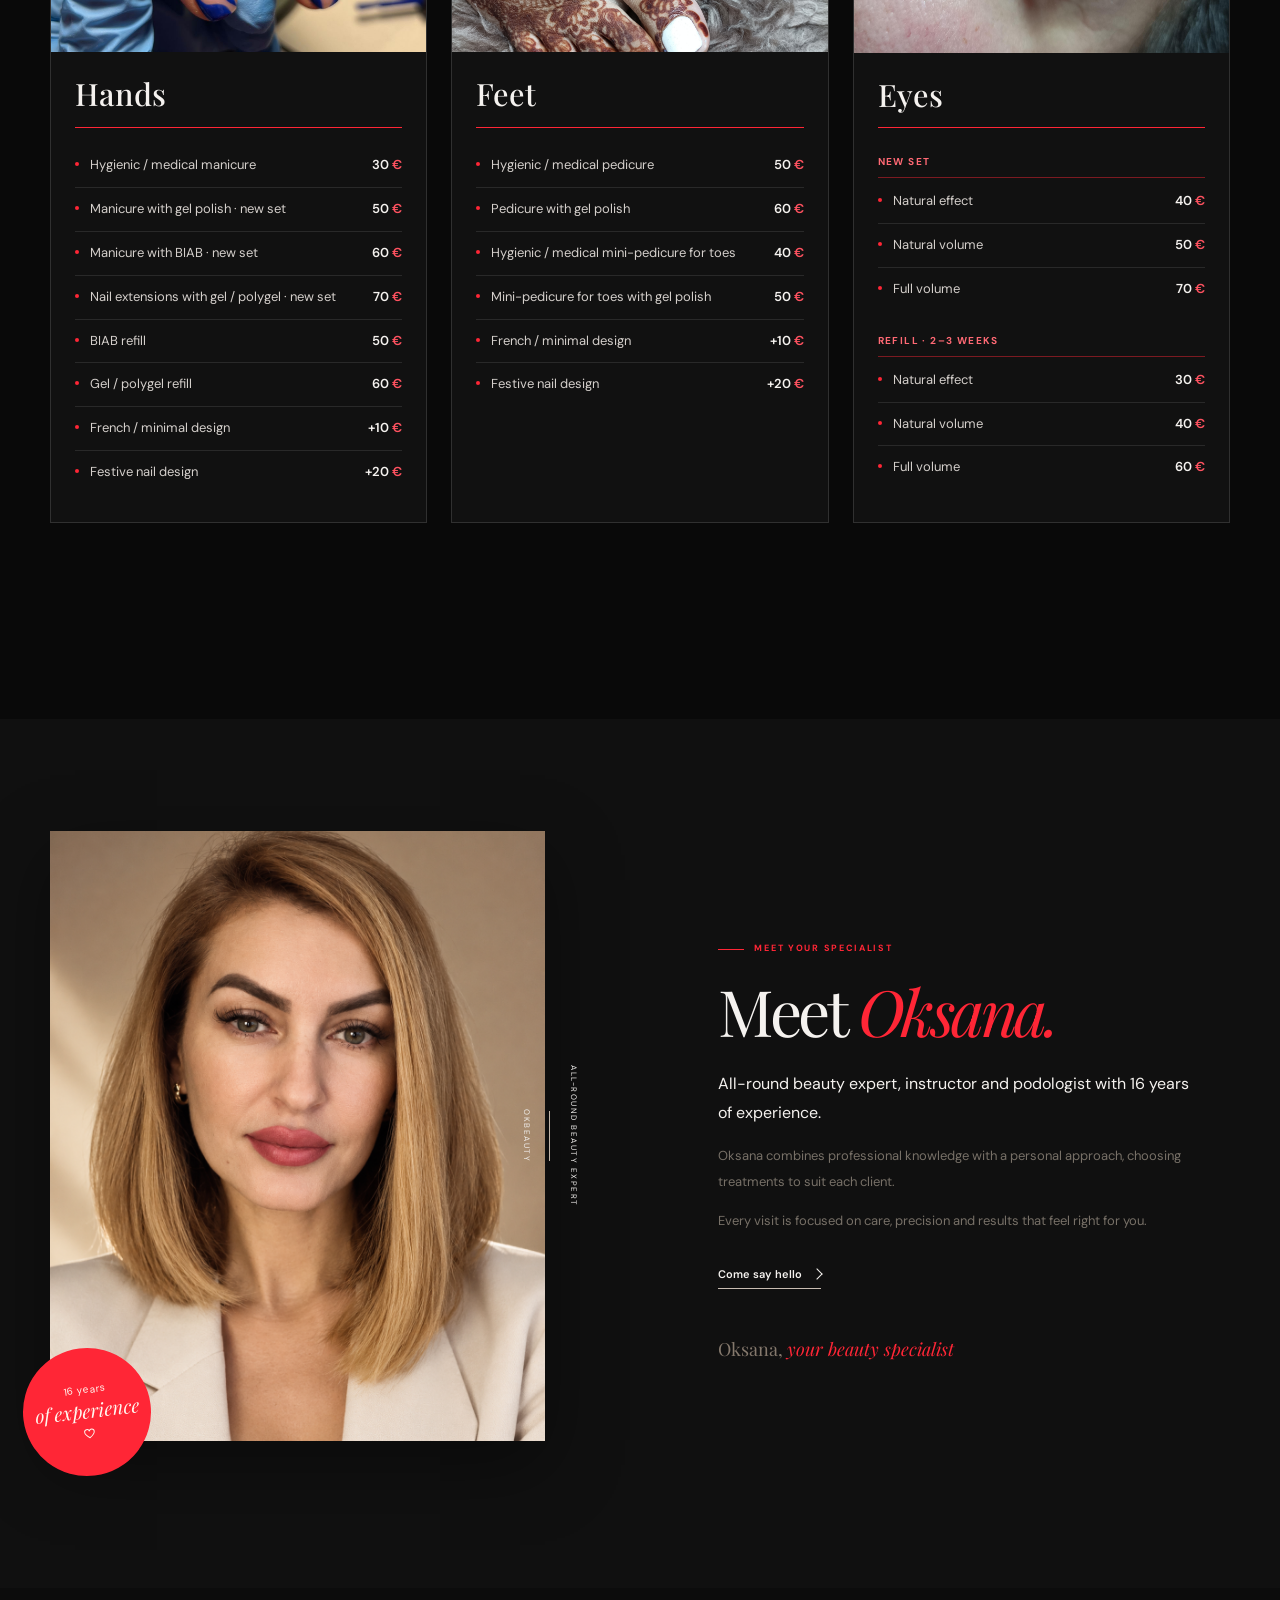
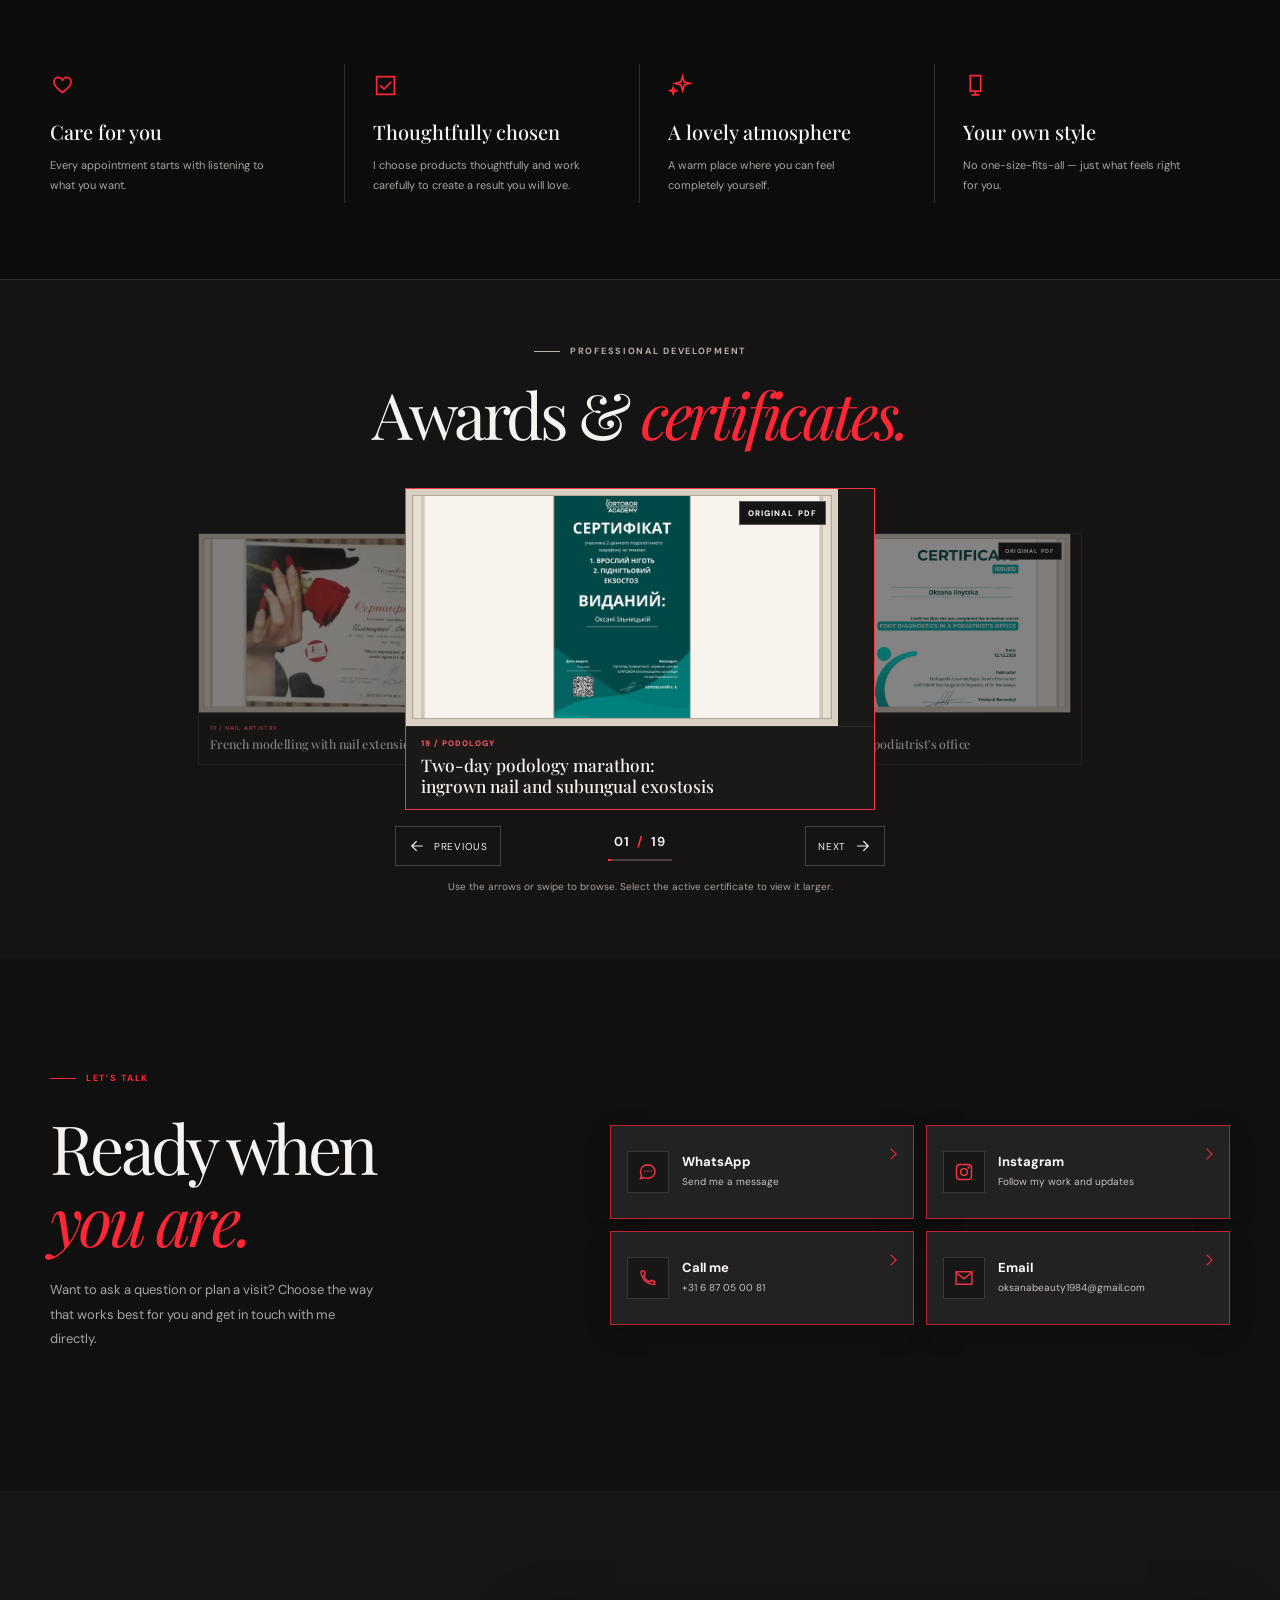
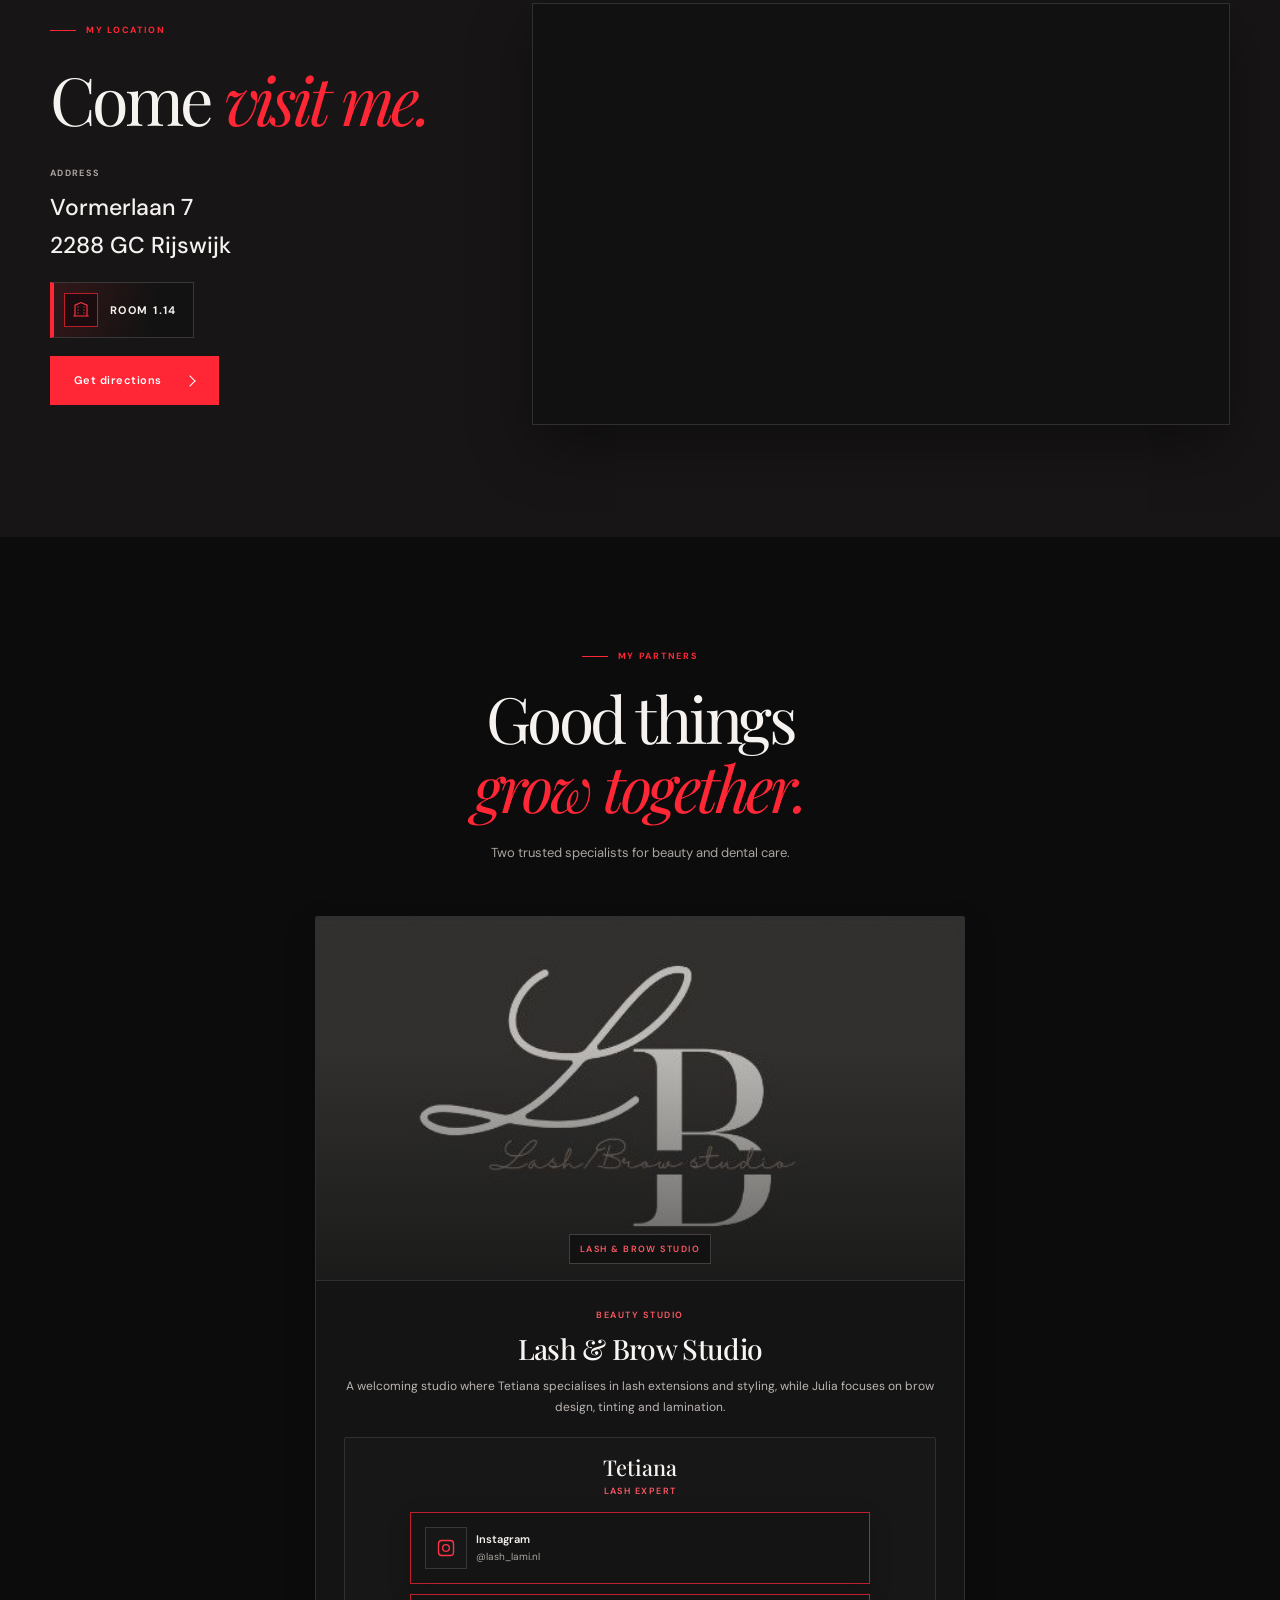
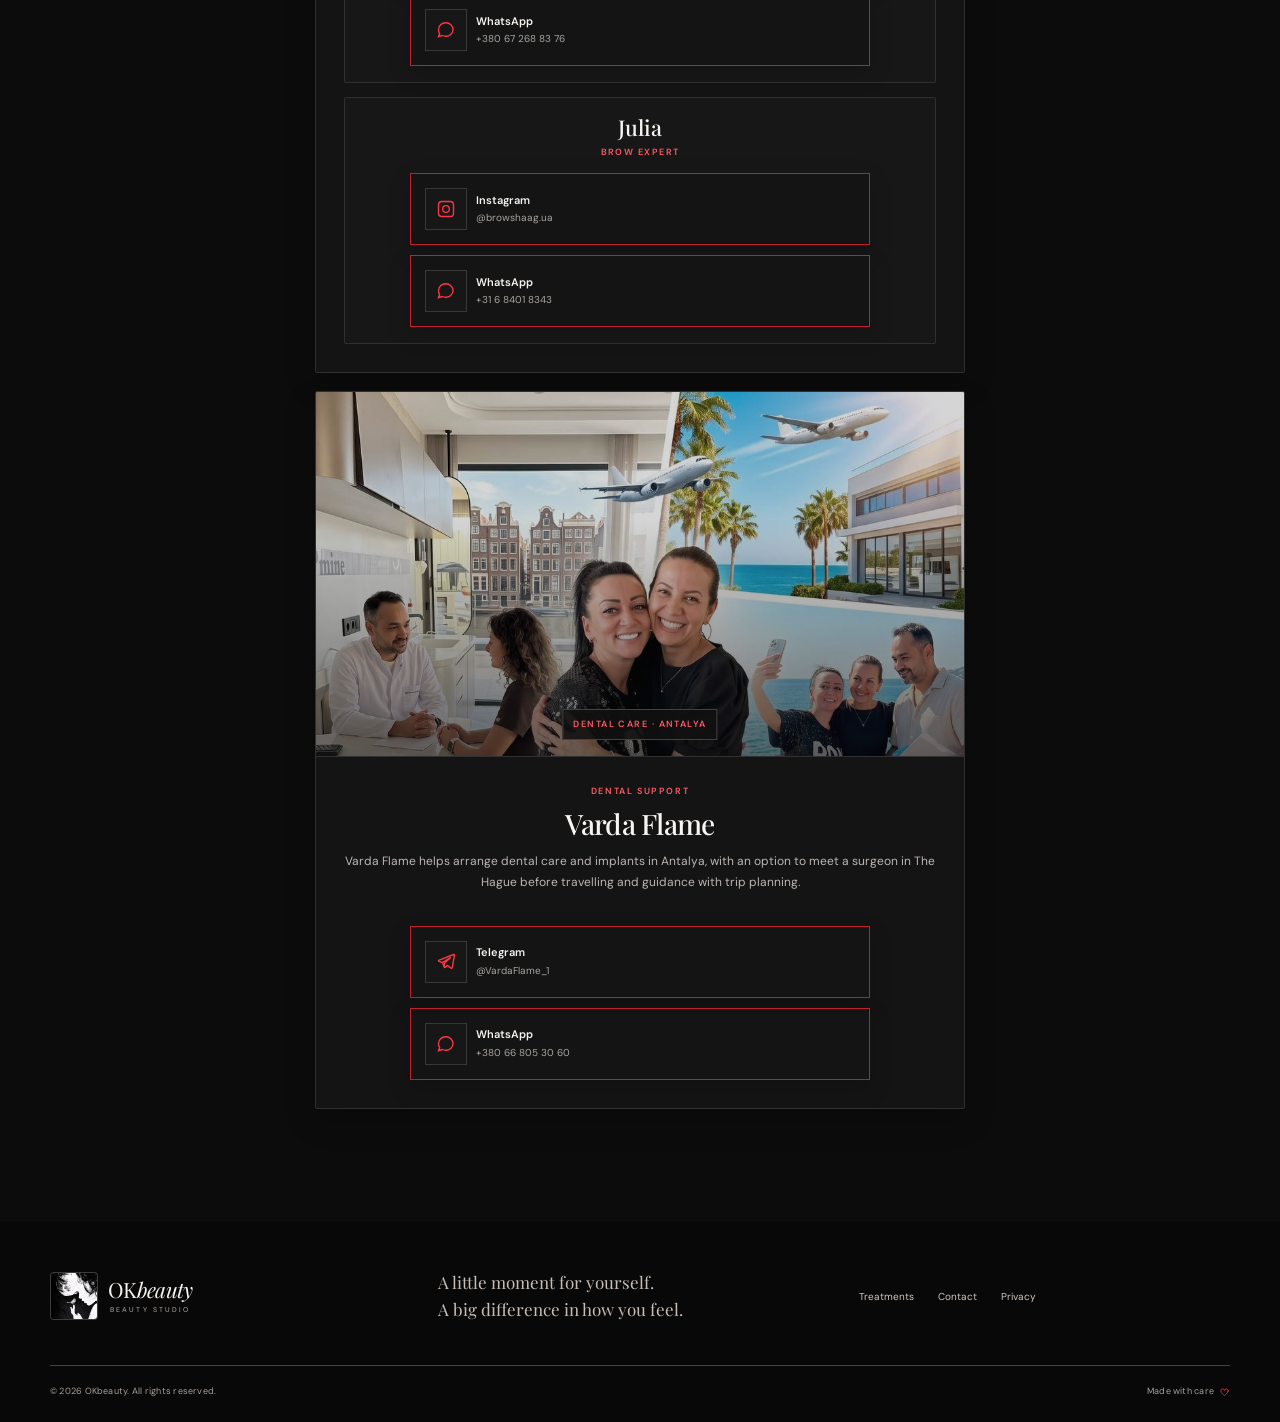
==== commit 1936c8fa: "Price list added. Lots of fixes" ====
--- a/index.html
+++ b/index.html
@@ -145,14 +145,14 @@
             <div class="treatment-info">
               <h3 data-i18n="handsTitle">Hands</h3>
               <ul class="treatment-list">
-                <li data-i18n="handsService1">Hygienic / medical manicure</li>
-                <li data-i18n="handsService2">Manicure with gel polish</li>
-                <li data-i18n="handsService3">Manicure with BIAB</li>
-                <li data-i18n="handsService4">Nail extensions with gel / polygel</li>
-                <li data-i18n="handsService5">BIAB refill</li>
-                <li data-i18n="handsService6">Gel / polygel refill</li>
-                <li data-i18n="handsService7">French / minimal design</li>
-                <li data-i18n="handsService8">Festive nail design</li>
+                <li class="treatment-price-row"><span data-i18n="handsService1"></span><span class="treatment-price">30 <span class="currency">€</span></span></li>
+                <li class="treatment-price-row"><span data-i18n="handsService2"></span><span class="treatment-price">50 <span class="currency">€</span></span></li>
+                <li class="treatment-price-row"><span data-i18n="handsService3"></span><span class="treatment-price">60 <span class="currency">€</span></span></li>
+                <li class="treatment-price-row"><span data-i18n="handsService4"></span><span class="treatment-price">70 <span class="currency">€</span></span></li>
+                <li class="treatment-price-row"><span data-i18n="handsService5"></span><span class="treatment-price">50 <span class="currency">€</span></span></li>
+                <li class="treatment-price-row"><span data-i18n="handsService6"></span><span class="treatment-price">60 <span class="currency">€</span></span></li>
+                <li class="treatment-price-row"><span data-i18n="handsService7"></span><span class="treatment-price">+10 <span class="currency">€</span></span></li>
+                <li class="treatment-price-row"><span data-i18n="handsService8"></span><span class="treatment-price">+20 <span class="currency">€</span></span></li>
               </ul>
             </div>
           </article>
@@ -164,12 +164,12 @@
             <div class="treatment-info">
               <h3 data-i18n="feetTitle">Feet</h3>
               <ul class="treatment-list">
-                <li data-i18n="feetService1">Hygienic / medical pedicure</li>
-                <li data-i18n="feetService2">Pedicure with gel polish</li>
-                <li data-i18n="feetService3">Hygienic / medical mini-pedicure for toenails</li>
-                <li data-i18n="feetService4">Mini-pedicure for toenails with gel polish</li>
-                <li data-i18n="feetService5">French / minimal design</li>
-                <li data-i18n="feetService6">Festive nail design</li>
+                <li class="treatment-price-row"><span data-i18n="feetService1"></span><span class="treatment-price">50 <span class="currency">€</span></span></li>
+                <li class="treatment-price-row"><span data-i18n="feetService2"></span><span class="treatment-price">60 <span class="currency">€</span></span></li>
+                <li class="treatment-price-row"><span data-i18n="feetService3"></span><span class="treatment-price">40 <span class="currency">€</span></span></li>
+                <li class="treatment-price-row"><span data-i18n="feetService4"></span><span class="treatment-price">50 <span class="currency">€</span></span></li>
+                <li class="treatment-price-row"><span data-i18n="feetService5"></span><span class="treatment-price">+10 <span class="currency">€</span></span></li>
+                <li class="treatment-price-row"><span data-i18n="feetService6"></span><span class="treatment-price">+20 <span class="currency">€</span></span></li>
               </ul>
             </div>
           </article>
@@ -180,11 +180,17 @@
             </div>
             <div class="treatment-info">
               <h3 data-i18n="eyesTitle">Eyes</h3>
+              <div class="treatment-subheading" data-i18n="eyesNewSet">NEW SET</div>
               <ul class="treatment-list">
-                <li data-i18n="eyesService1">Eyelash extensions</li>
-                <li data-i18n="eyesService2">Natural effect</li>
-                <li data-i18n="eyesService3">Natural volume</li>
-                <li data-i18n="eyesService4">Full volume</li>
+                <li class="treatment-price-row"><span data-i18n="eyesService1"></span><span class="treatment-price">40 <span class="currency">€</span></span></li>
+                <li class="treatment-price-row"><span data-i18n="eyesService2"></span><span class="treatment-price">50 <span class="currency">€</span></span></li>
+                <li class="treatment-price-row"><span data-i18n="eyesService3"></span><span class="treatment-price">70 <span class="currency">€</span></span></li>
+              </ul>
+              <div class="treatment-subheading treatment-subheading-refill" data-i18n="eyesRefill">REFILL · 2–3 WEEKS</div>
+              <ul class="treatment-list">
+                <li class="treatment-price-row"><span data-i18n="eyesService4"></span><span class="treatment-price">30 <span class="currency">€</span></span></li>
+                <li class="treatment-price-row"><span data-i18n="eyesService5"></span><span class="treatment-price">40 <span class="currency">€</span></span></li>
+                <li class="treatment-price-row"><span data-i18n="eyesService6"></span><span class="treatment-price">60 <span class="currency">€</span></span></li>
               </ul>
             </div>
           </article>
@@ -564,7 +570,7 @@
                 data-i18n="whatsappDesc">Send us a message</small></span><span aria-hidden="true"
               class="contact-option-arrow"></span>
           </a>
-          <a class="contact-option" href="https://www.instagram.com/oksanabeauty19/" rel="noopener" target="_blank">
+          <a class="contact-option" href="https://www.instagram.com/okbeauty808/" rel="noopener" target="_blank">
             <span aria-hidden="true" class="contact-option-icon"><svg aria-hidden="true"
                 class="ui-icon ui-icon-instagram" fill="none" focusable="false" height="24" stroke="currentColor"
                 stroke-linecap="square" stroke-linejoin="miter" stroke-width="1.65" viewBox="0 0 24 24" width="24">
--- a/css/styles.css
+++ b/css/styles.css
@@ -4365,4 +4365,37 @@
     margin-inline: 0 !important;
     padding: 12px 36px 12px 14px !important;
   }
-}+}
+
+/* Treatment price lists: flexible names with a protected, aligned price column. */
+.treatment-list li.treatment-price-row {
+  display: grid;
+  grid-template-columns: minmax(0, 1fr) max-content;
+  align-items: start;
+  column-gap: 12px;
+  padding: 11px 0 11px 15px;
+  overflow-wrap: normal;
+  word-break: normal;
+}
+.treatment-price-row > span:first-child { min-width: 0; overflow-wrap: anywhere; }
+.treatment-price {
+  white-space: nowrap;
+  color: #f5f2ef;
+  font-size: 13px;
+  font-weight: 600;
+  font-variant-numeric: tabular-nums;
+  text-align: right;
+}
+.treatment-price .currency { color: #ff5260; }
+.treatment-subheading {
+  margin: 8px 0 2px;
+  padding: 10px 0 8px;
+  border-bottom: 1px solid rgba(255, 38, 54, .45);
+  color: #ff6974;
+  font-size: 10px;
+  font-weight: 700;
+  letter-spacing: .14em;
+  line-height: 1.5;
+}
+.treatment-subheading-refill { margin-top: 15px; }
+.treatment-info .treatment-list + .treatment-subheading { margin-top: 12px; }
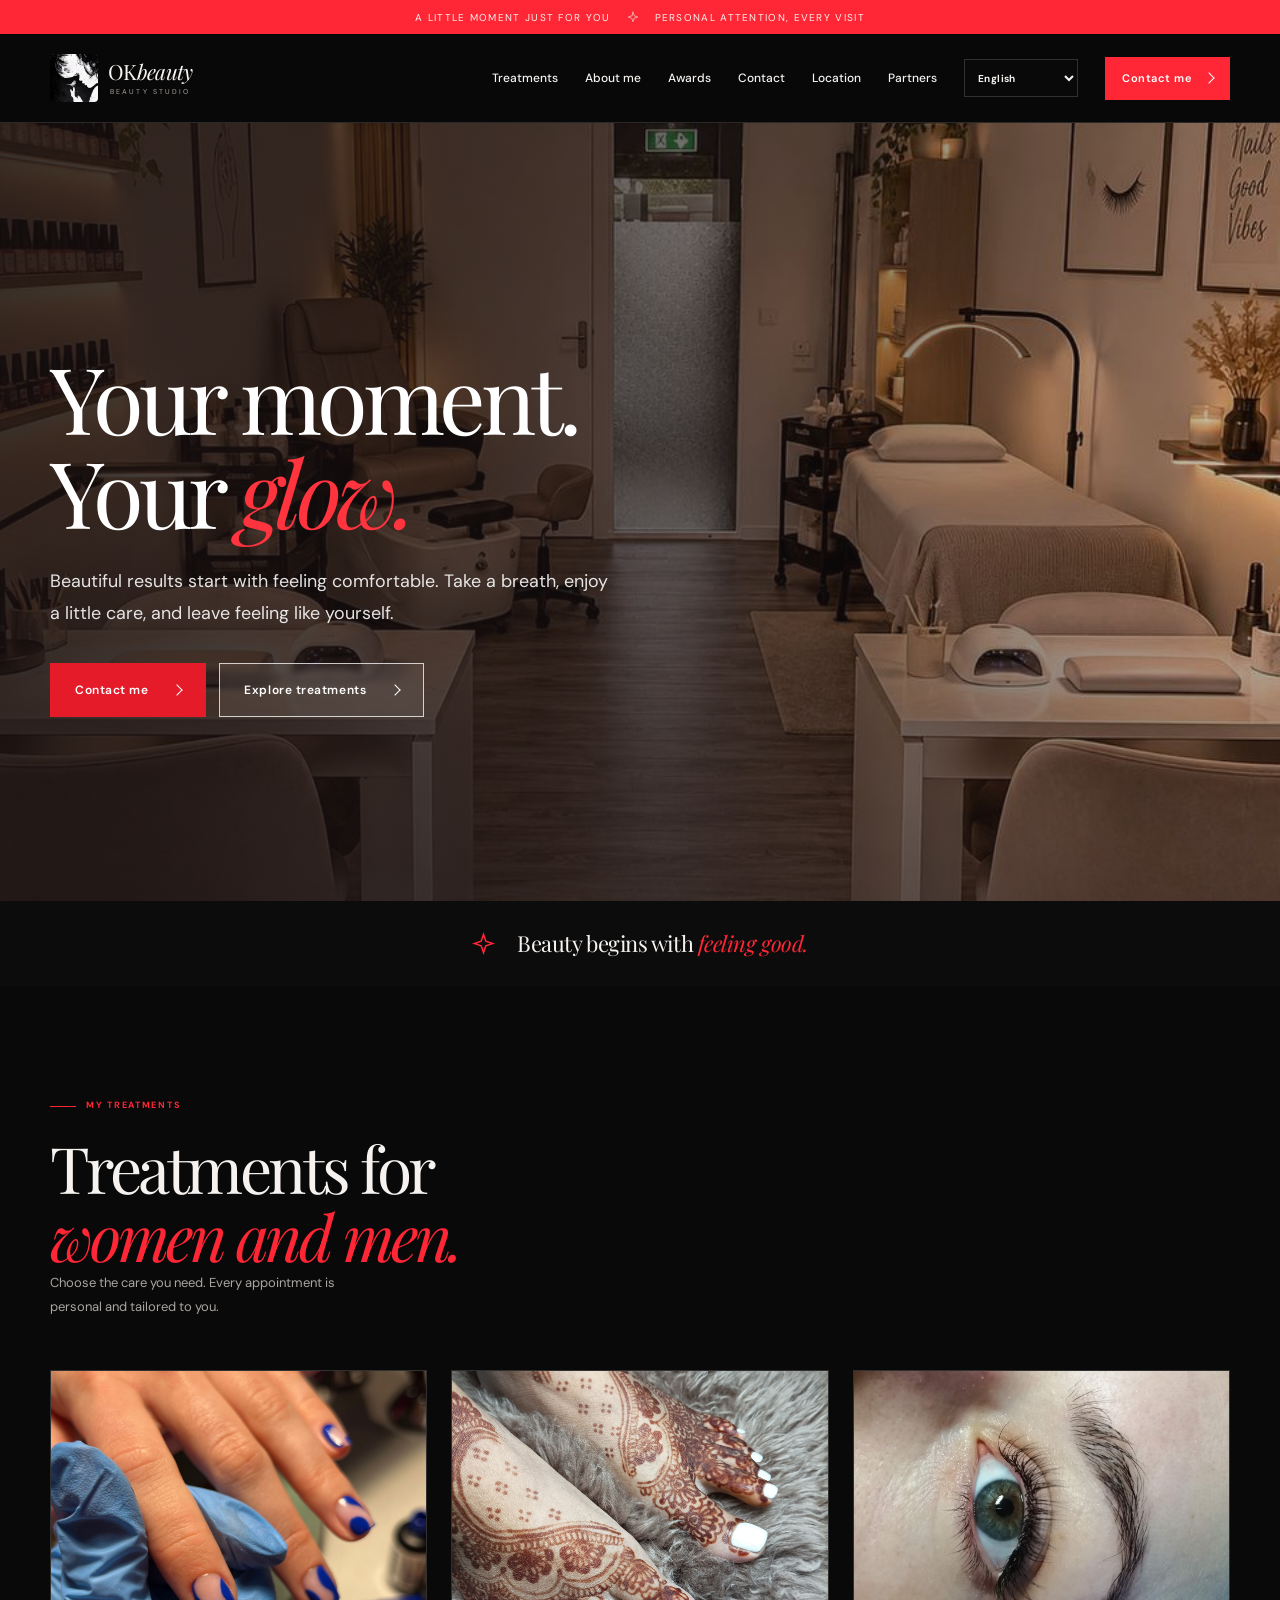
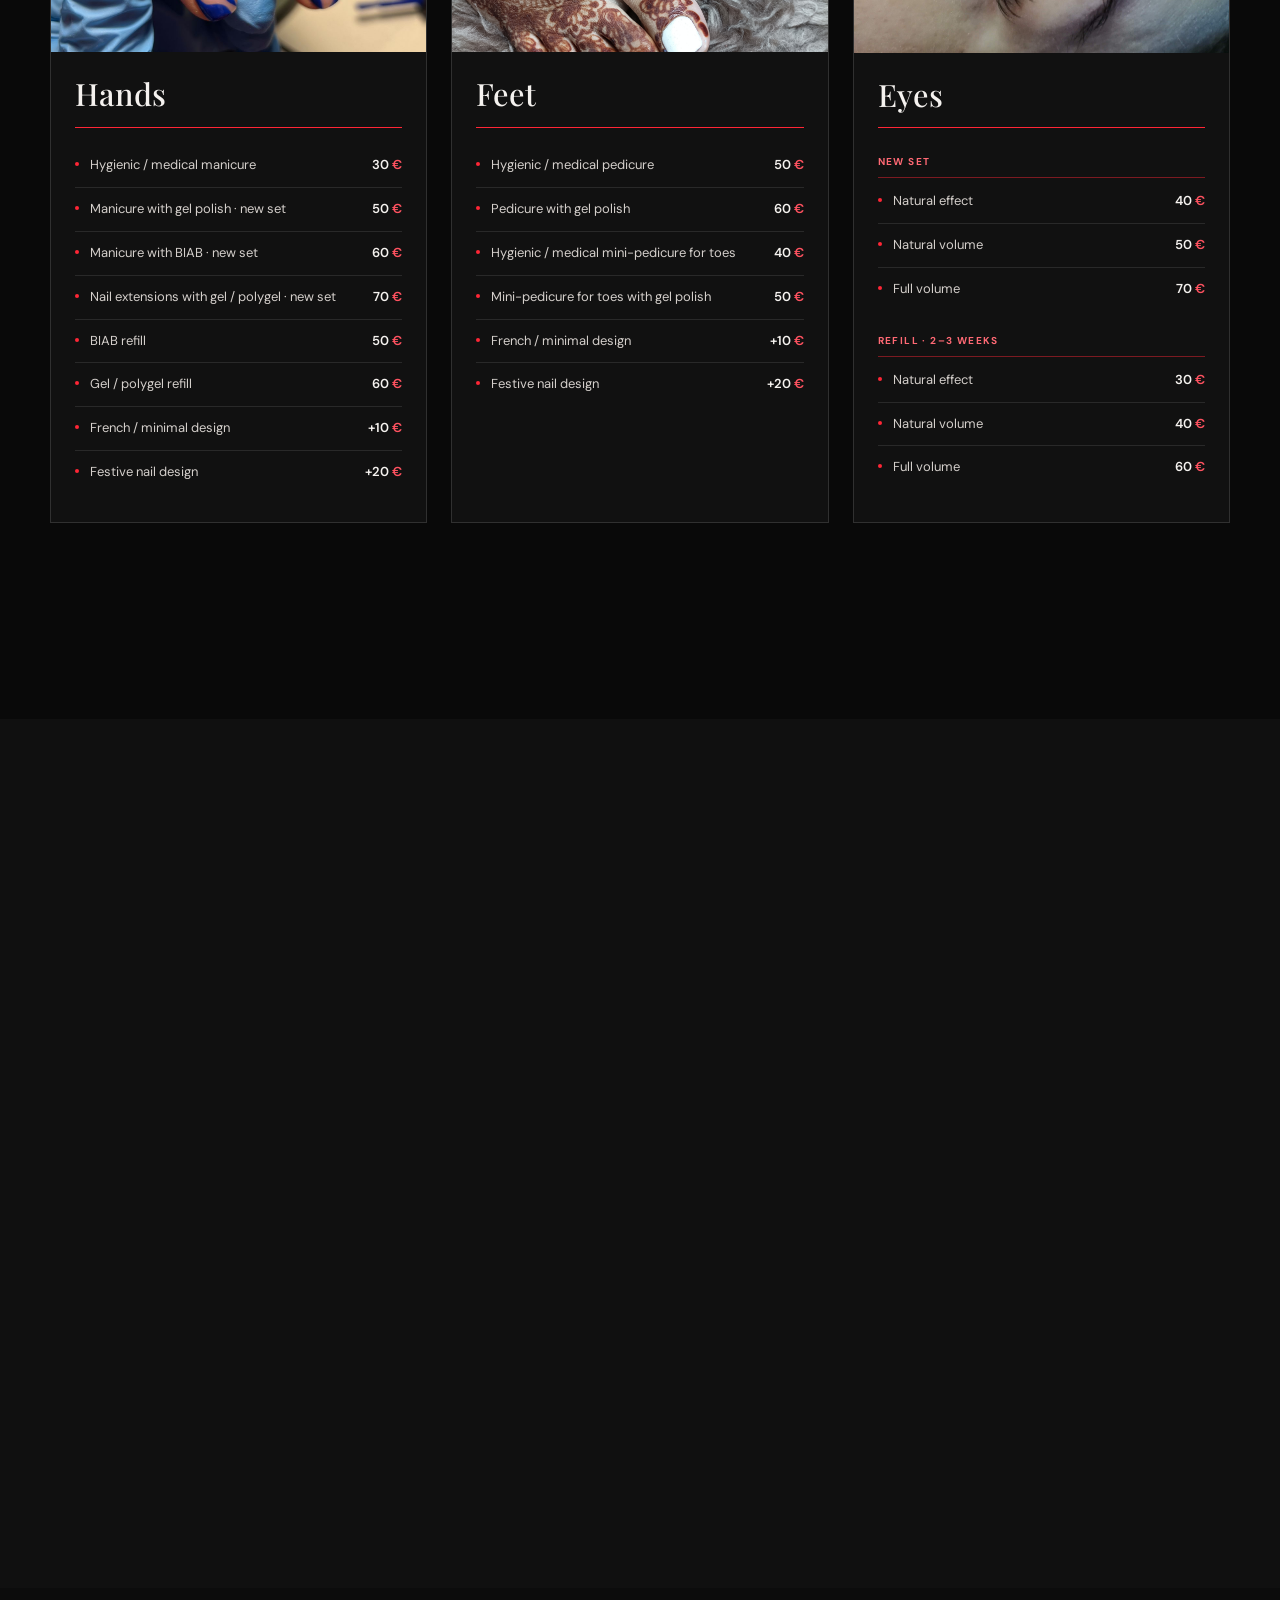
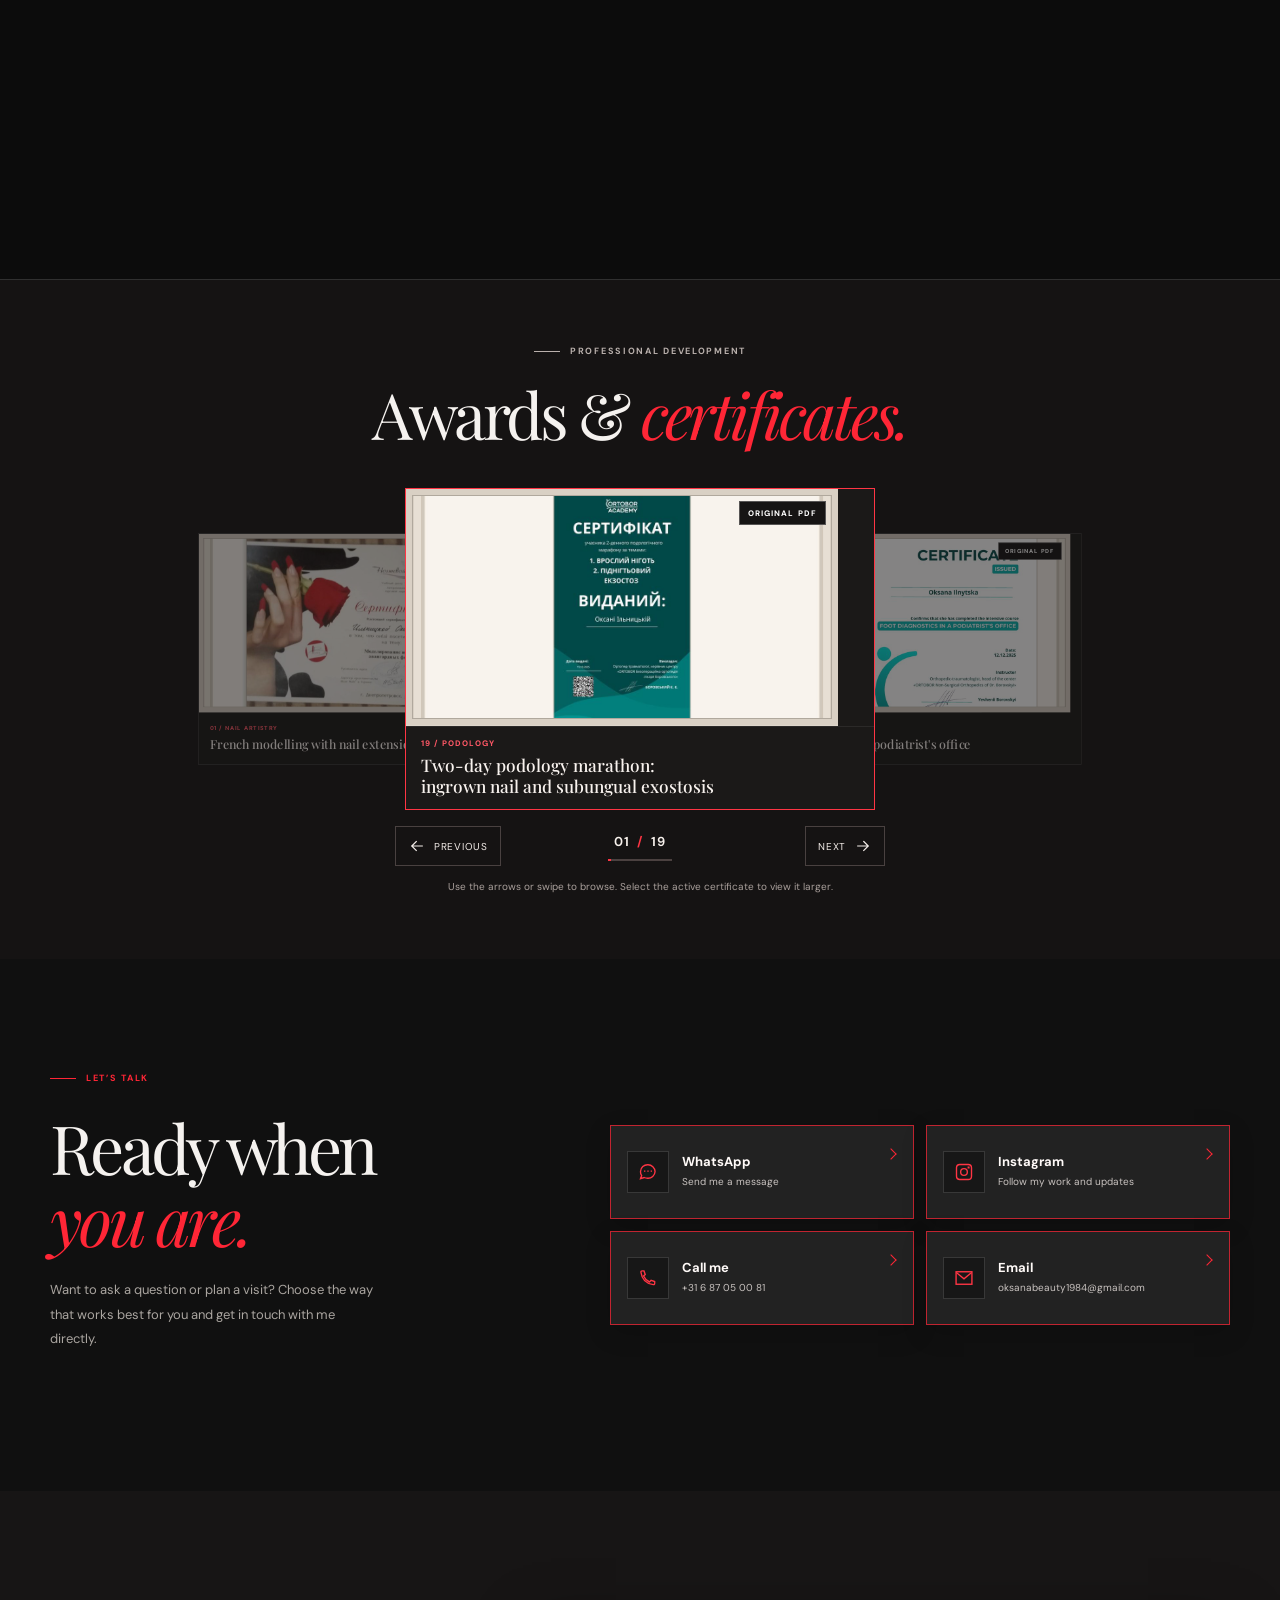
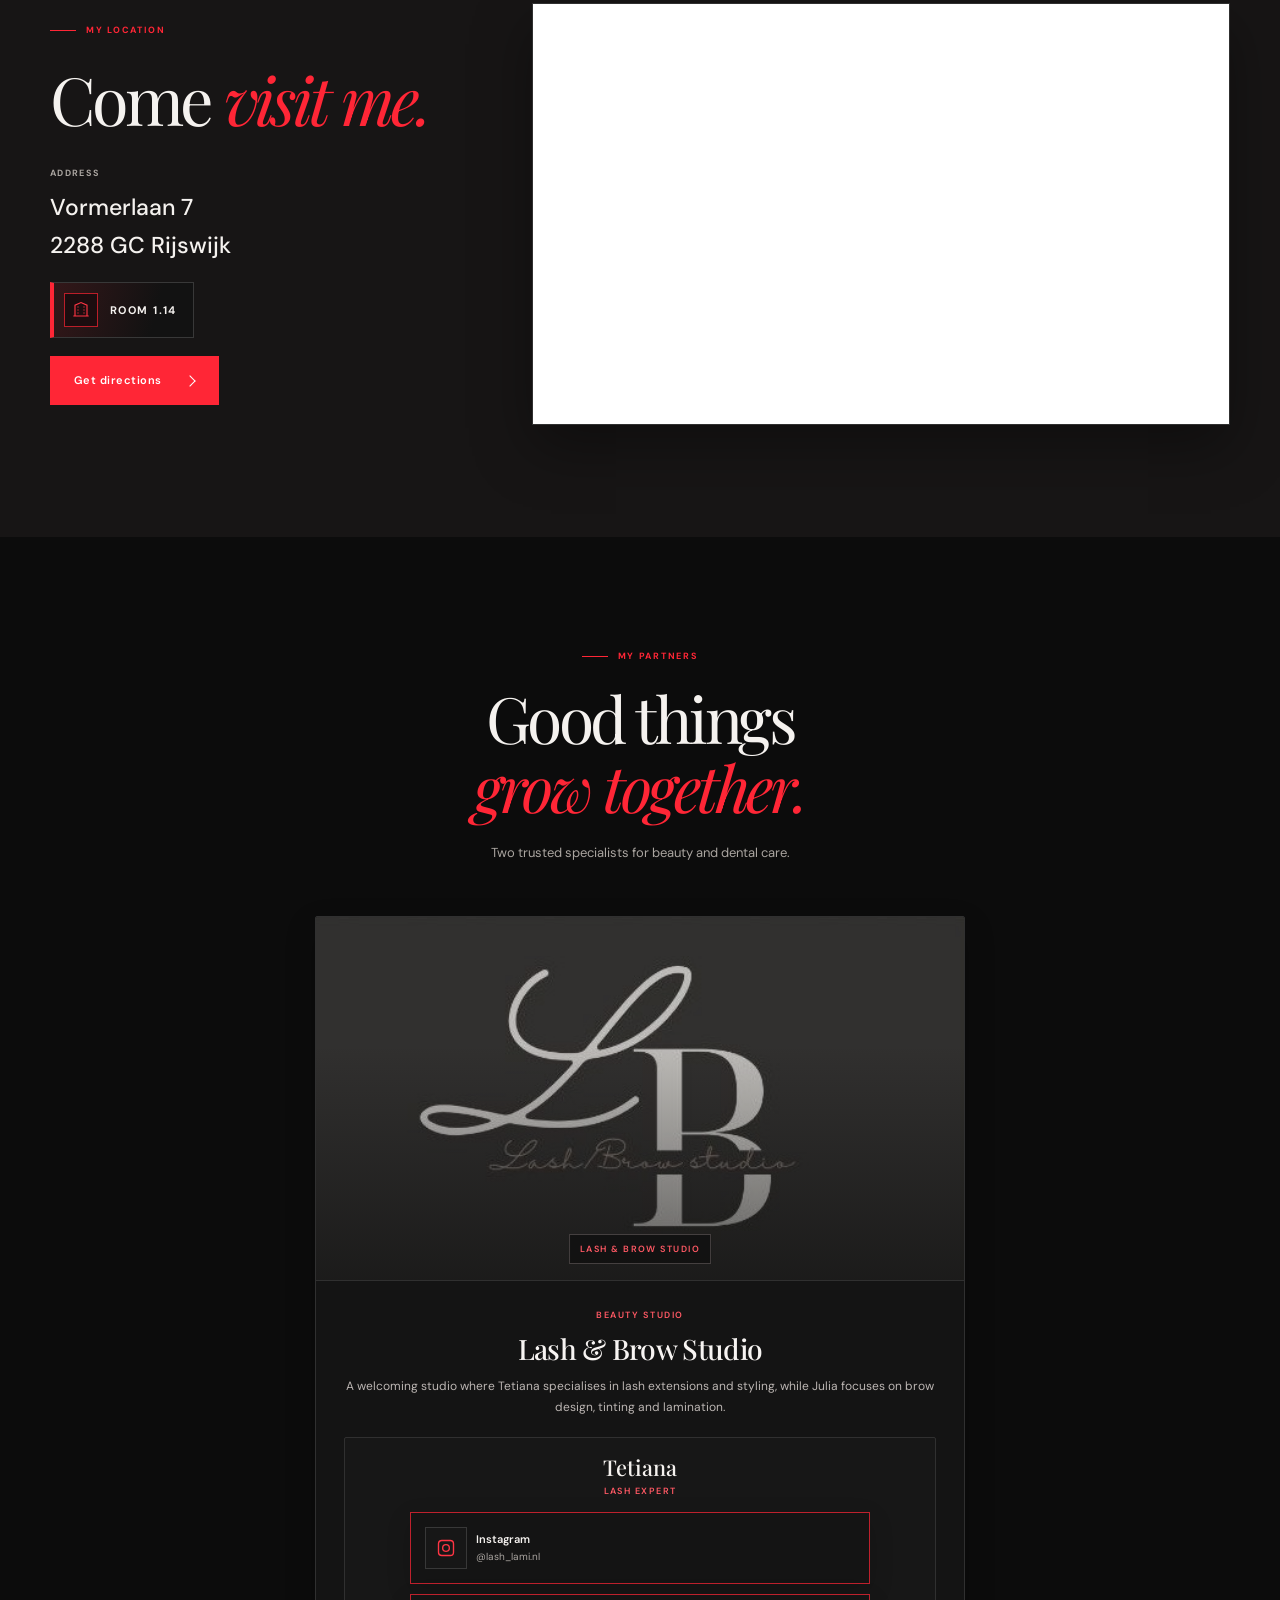
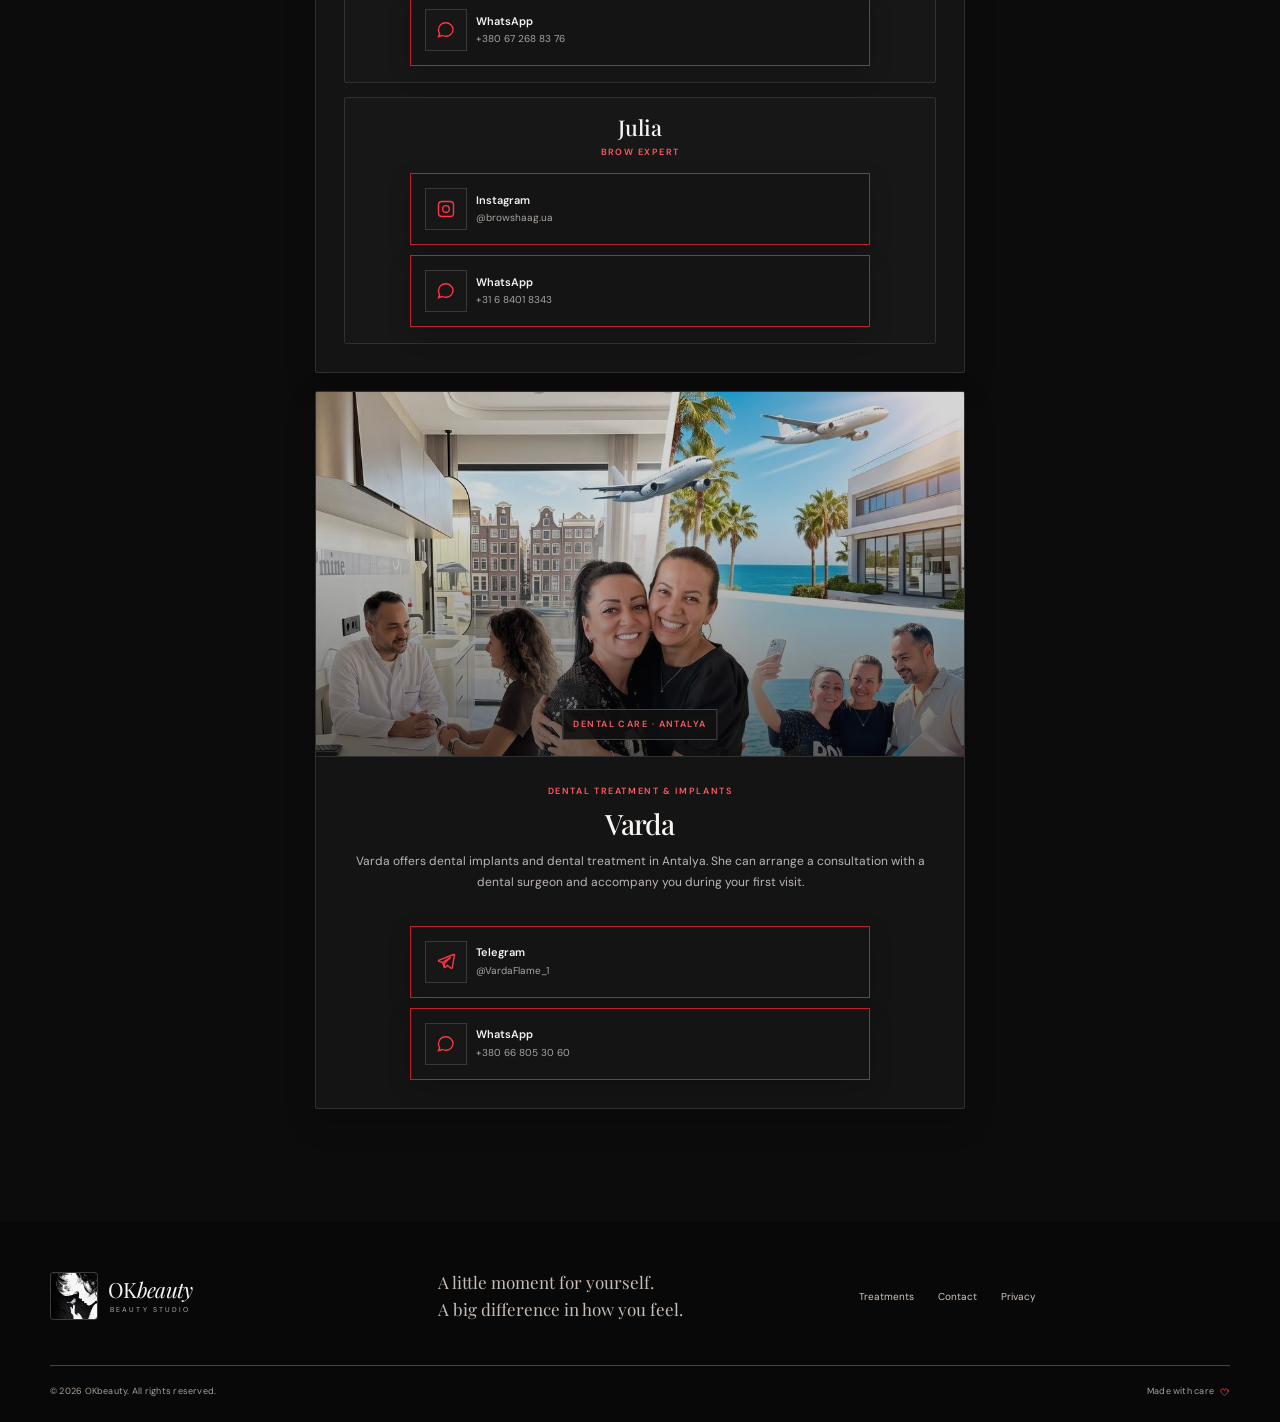
==== commit 55c8585e: "Updated partner information" ====
--- a/index.html
+++ b/index.html
@@ -702,9 +702,9 @@
               <span class="partner-image-label" data-i18n="partnerDentalTag">DENTAL CARE · ANTALYA</span>
             </div>
             <div class="partner-card-content">
-              <p class="partner-kicker" data-i18n="partnerKicker2">DENTAL SUPPORT</p>
-              <h3>Varda Flame</h3>
-              <p class="partner-description" data-i18n="partner2Desc">Varda Flame helps arrange dental care and implants in Antalya, with an option to meet a surgeon in The Hague before travelling and guidance with trip planning.</p>
+              <p class="partner-kicker" data-i18n="partnerKicker2">DENTAL CARE</p>
+              <h3>Varda</h3>
+              <p class="partner-description" data-i18n="partner2Desc">Varda offers dental implants and treatment in Antalya. She can arrange a consultation with a dental surgeon and accompany you during your first visit.</p>
               <div class="partner-actions partner-actions-main">
                 <a class="contact-option partner-action" href="https://t.me/VardaFlame_1" target="_blank" rel="noopener noreferrer" aria-label="Varda Flame on Telegram @VardaFlame_1">
                   <span class="contact-option-icon" aria-hidden="true"><svg class="ui-icon ui-icon-telegram" viewBox="0 0 24 24" fill="none" stroke="currentColor" stroke-width="1.65" stroke-linecap="square" stroke-linejoin="miter"><path d="M21 3 3.8 9.7c-1.2.5-1.2 1.2-.2 1.5l4.4 1.4 1.7 5.2c.2.6.1.8.7.8.5 0 .8-.2 1.1-.5l2.1-2 4.4 3.2c.8.4 1.4.2 1.6-.8L22 4.3c.3-1.3-.5-1.8-1-1.3Z"></path><path d="m8.2 12.4 9.6-6.1-7.6 7.2-.3 3.5"></path></svg></span>
